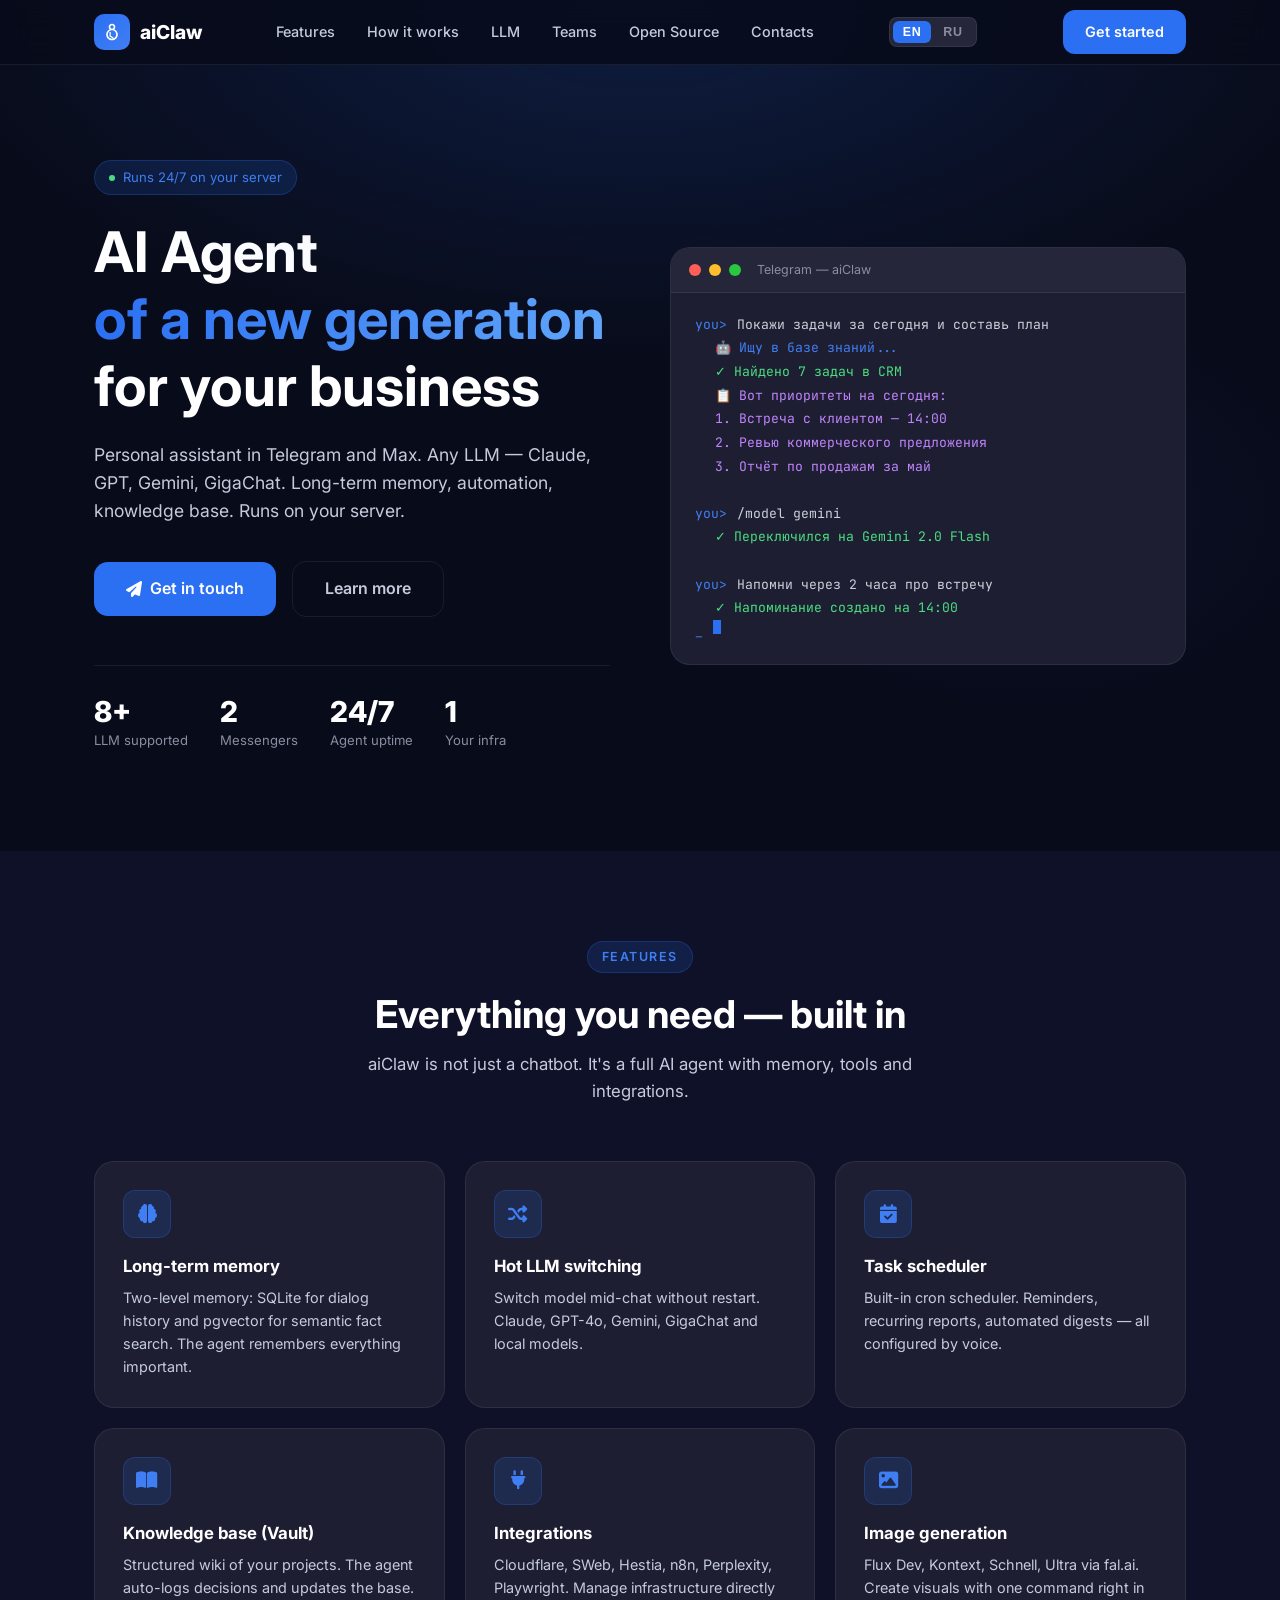
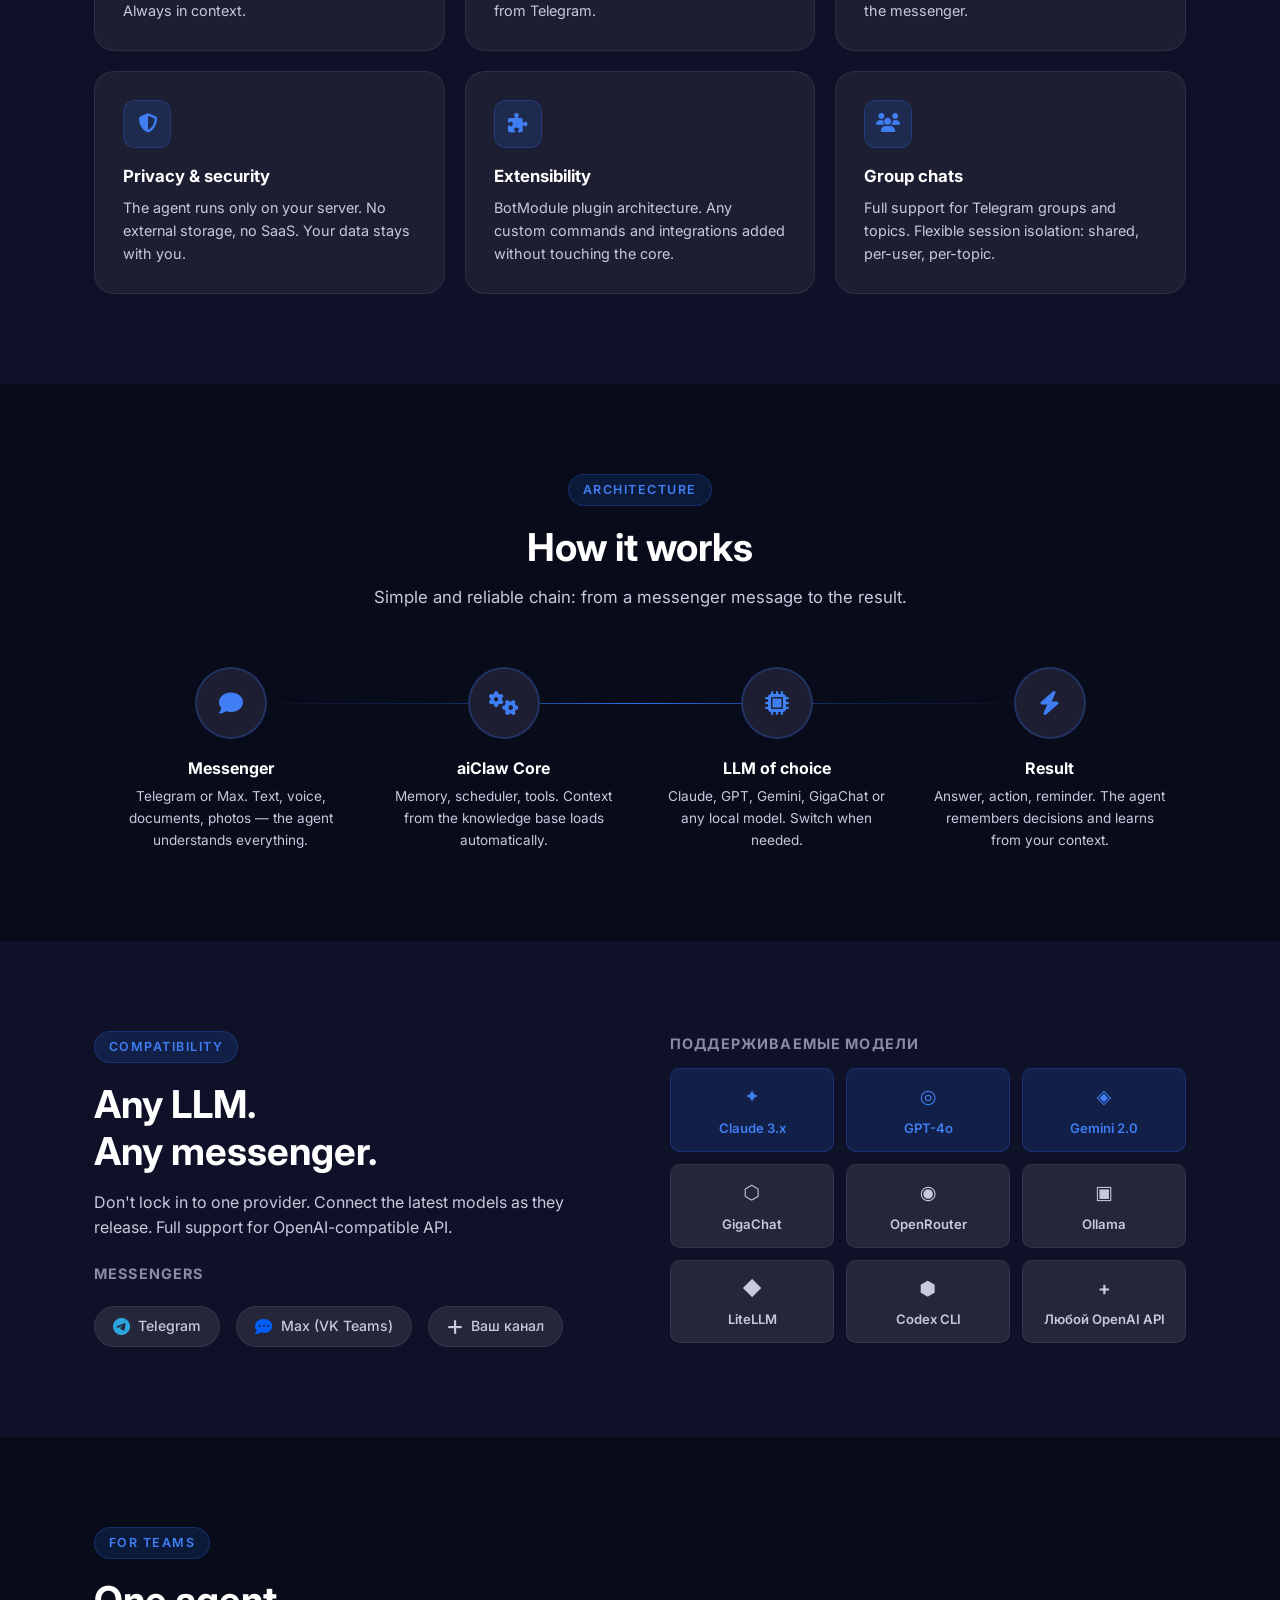
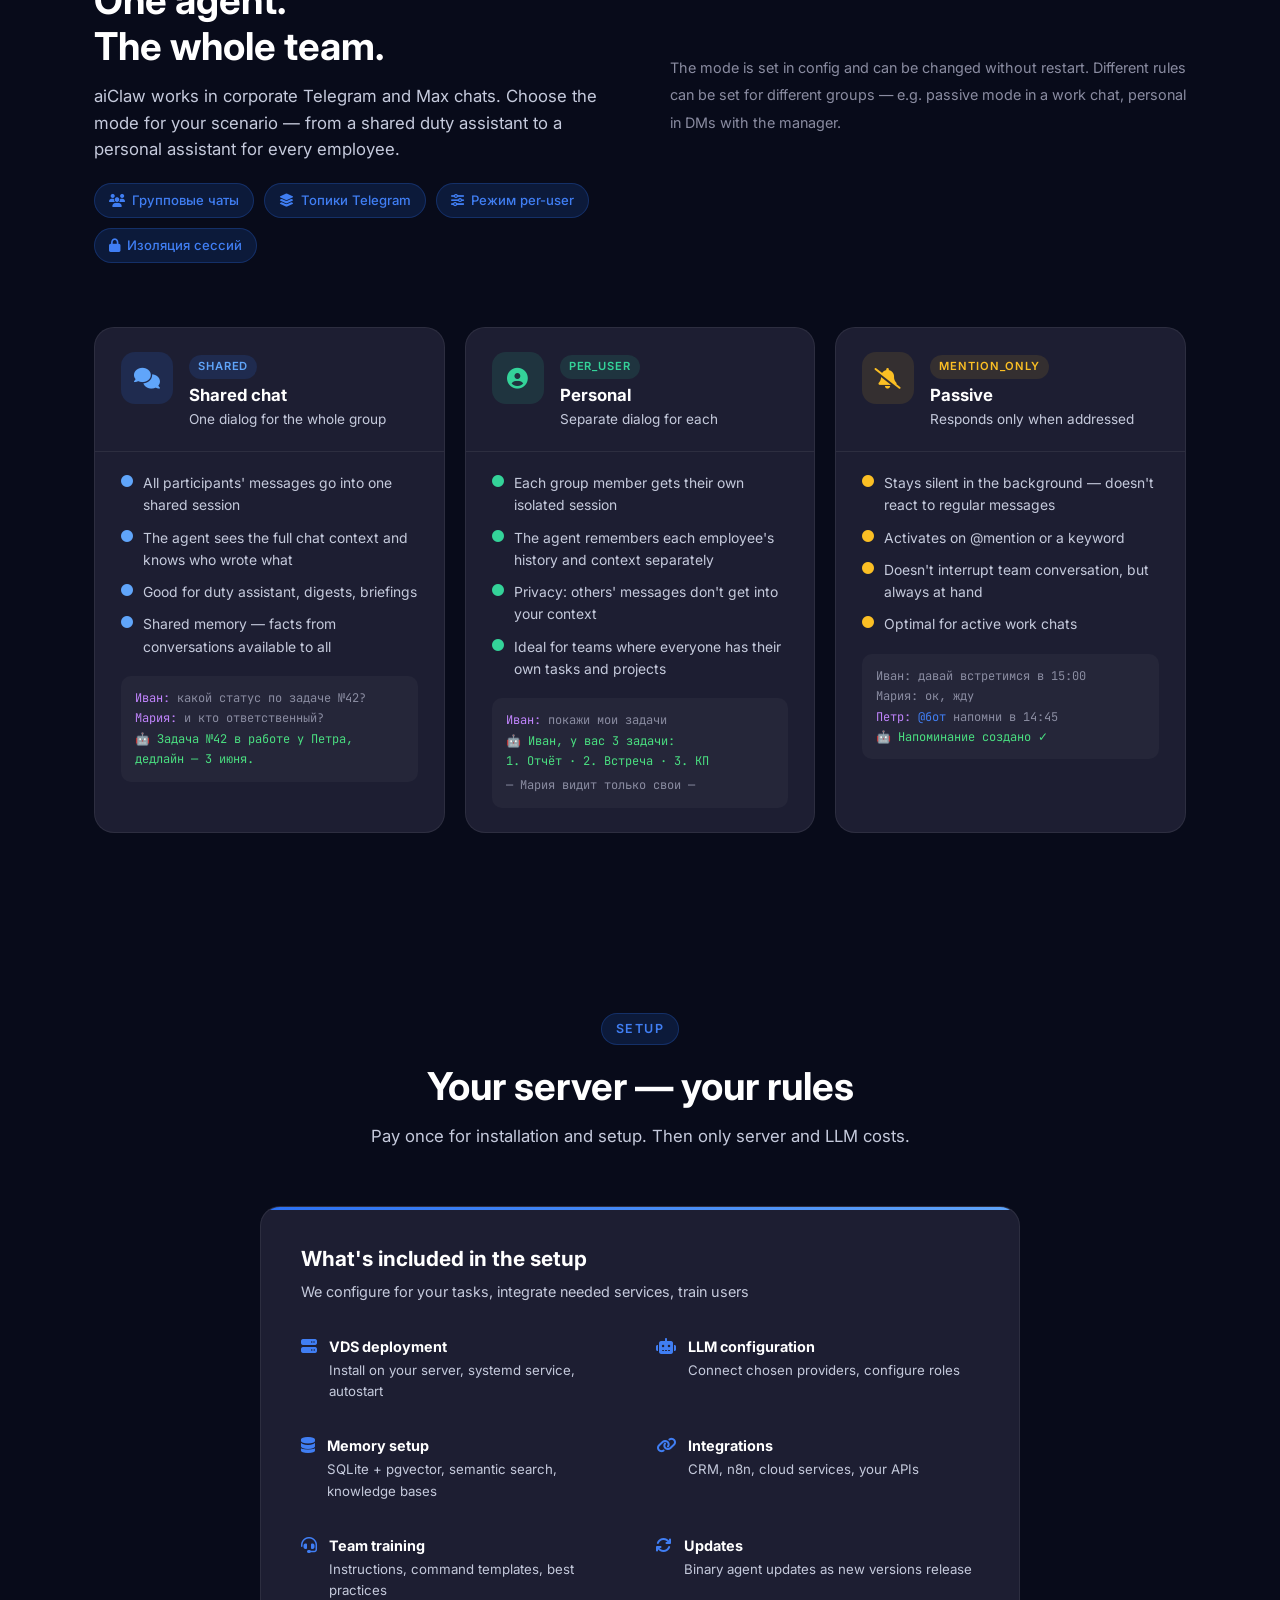
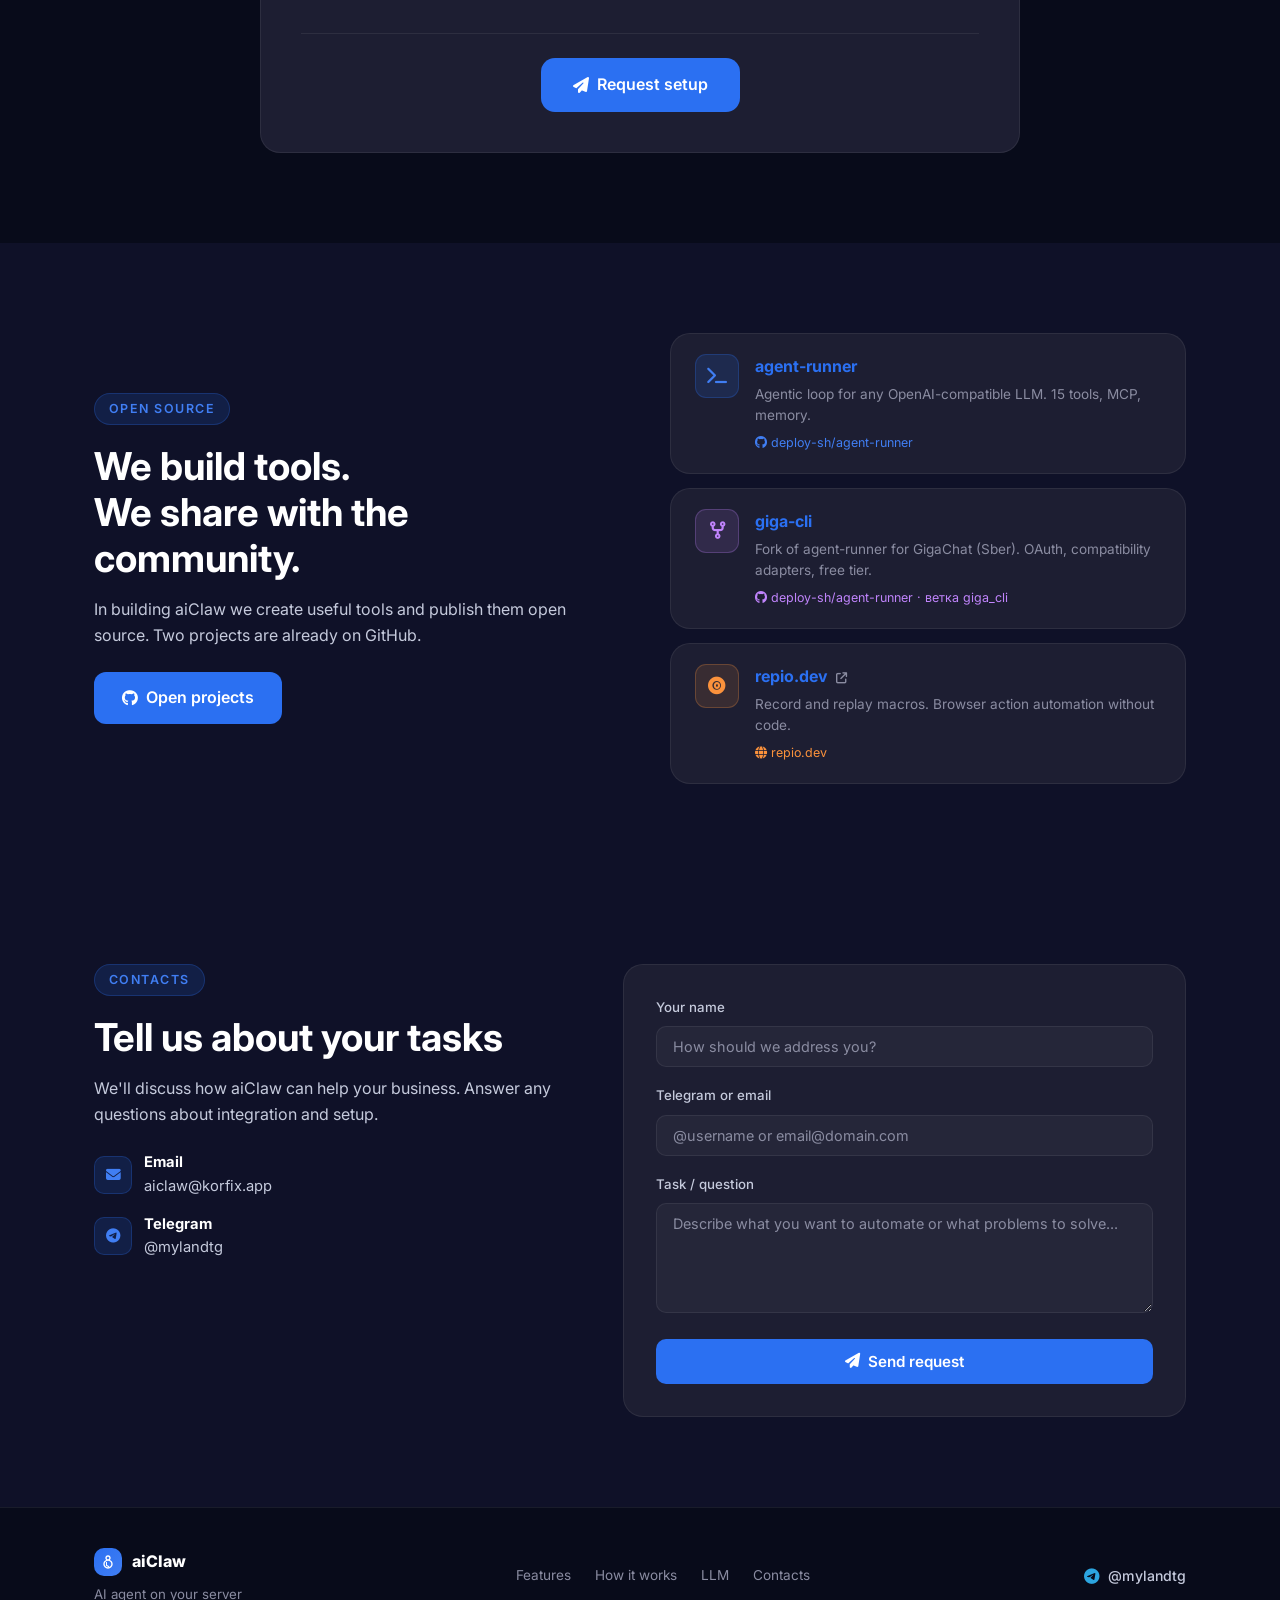
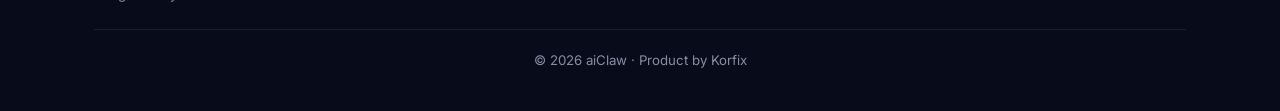
==== index.html @ 658f3db3 "feat: initial launch of aiclaw.korfix.app landing - EN/RU i18n with localStorage, EN first - SEO: OG" ====
<!DOCTYPE html>
<html lang="en">
<head>
  <meta charset="UTF-8">
  <meta name="viewport" content="width=device-width, initial-scale=1.0">
  <meta name="description" content="Personal AI agent in Telegram and Max. Any LLM — Claude, GPT, Gemini, GigaChat. Long-term memory, automation, knowledge base. Runs on your server.">
  <meta name="keywords" content="AI agent, Telegram bot, LLM, Claude, GPT, Gemini, GigaChat, automation, aiClaw, AI assistant">
  <meta name="robots" content="index, follow">
  <link rel="canonical" href="https://aiclaw.korfix.app/">
  <title>aiClaw — AI Agent for Business | Telegram &amp; Max</title>

  <!-- Open Graph -->
  <meta property="og:type" content="website">
  <meta property="og:url" content="https://aiclaw.korfix.app/">
  <meta property="og:site_name" content="aiClaw">
  <meta property="og:title" content="aiClaw — AI Agent for Business">
  <meta property="og:description" content="Personal AI agent in Telegram and Max. Any LLM, long-term memory, automation. Runs on your server.">
  <meta property="og:image" content="https://aiclaw.korfix.app/og-image.png">
  <meta property="og:image:width" content="1200">
  <meta property="og:image:height" content="630">
  <meta property="og:image:alt" content="aiClaw — AI Agent for Business">
  <meta property="og:locale" content="en_US">

  <!-- Twitter Card -->
  <meta name="twitter:card" content="summary_large_image">
  <meta name="twitter:title" content="aiClaw — AI Agent for Business">
  <meta name="twitter:description" content="Personal AI agent in Telegram and Max. Any LLM, long-term memory, automation. Runs on your server.">
  <meta name="twitter:image" content="https://aiclaw.korfix.app/og-image.png">

  <!-- Schema.org -->
  <script type="application/ld+json">
  {"@context":"https://schema.org","@type":"SoftwareApplication","name":"aiClaw","applicationCategory":"BusinessApplication","operatingSystem":"Linux","description":"Personal AI agent in Telegram and Max messengers. Supports any LLM: Claude, GPT-4o, Gemini, GigaChat, Ollama. Long-term memory, task scheduler, knowledge base, integrations. Deployed on client server.","url":"https://aiclaw.korfix.app","offers":{"@type":"Offer","seller":{"@type":"Organization","name":"Korfix","url":"https://korfix.ru"}},"contactPoint":{"@type":"ContactPoint","contactType":"sales","email":"aiclaw@korfix.app"}}
  </script>
  <link rel="stylesheet" href="https://cdnjs.cloudflare.com/ajax/libs/font-awesome/6.4.0/css/all.min.css">
  <link href="https://fonts.googleapis.com/css2?family=Inter:wght@300;400;500;600;700;800&family=JetBrains+Mono:wght@400;600&display=swap" rel="stylesheet">
  <style>
    *, *::before, *::after { box-sizing: border-box; margin: 0; padding: 0; }

    :root {
      --bg0: #080b1a;
      --bg1: #0f1128;
      --bg2: #1d1e32;
      --bg3: #252639;
      --bg4: #383a61;
      --blue: #2b70f2;
      --blue-hover: #145ee9;
      --blue-light: #407ef3;
      --blue-dim: #1e2456;
      --blue-glow: rgba(43, 112, 242, 0.15);
      --blue-glow2: rgba(43, 112, 242, 0.08);
      --text: #ffffff;
      --text2: #c5cadc;
      --text3: #8a8ca1;
      --border: rgba(255,255,255,0.07);
      --border2: rgba(43, 112, 242, 0.25);
      --radius: 12px;
      --radius-lg: 20px;
    }

    html { scroll-behavior: smooth; }

    body {
      background: var(--bg0);
      color: var(--text);
      font-family: 'Inter', system-ui, sans-serif;
      font-size: 16px;
      line-height: 1.6;
      overflow-x: hidden;
    }

    /* ── TYPOGRAPHY ── */
    h1, h2, h3, h4 { line-height: 1.2; font-weight: 700; }
    h1 { font-size: clamp(2rem, 5vw, 3.5rem); }
    h2 { font-size: clamp(1.5rem, 3vw, 2.4rem); }
    h3 { font-size: 1.2rem; }
    p { color: var(--text2); }
    a { color: var(--blue); text-decoration: none; transition: color .2s; }
    a:hover { color: var(--blue-light); }

    .section-label {
      display: inline-block;
      font-size: 0.78rem;
      font-weight: 600;
      letter-spacing: 0.12em;
      text-transform: uppercase;
      color: var(--blue-light);
      background: var(--blue-glow);
      border: 1px solid var(--border2);
      padding: 5px 14px;
      border-radius: 100px;
      margin-bottom: 18px;
    }

    /* ── LAYOUT ── */
    .container {
      max-width: 1140px;
      margin: 0 auto;
      padding: 0 24px;
    }

    section { padding: 90px 0; }

    /* ── NAV ── */
    nav {
      position: fixed;
      top: 0; left: 0; right: 0;
      z-index: 100;
      background: rgba(8, 11, 26, 0.85);
      backdrop-filter: blur(16px);
      border-bottom: 1px solid var(--border);
    }

    .nav-inner {
      display: flex;
      align-items: center;
      justify-content: space-between;
      height: 64px;
      max-width: 1140px;
      margin: 0 auto;
      padding: 0 24px;
    }

    .logo {
      display: flex;
      align-items: center;
      gap: 10px;
      font-weight: 800;
      font-size: 1.2rem;
      color: var(--text);
    }

    .logo-icon {
      width: 36px;
      height: 36px;
      background: linear-gradient(135deg, #2b70f2 0%, #407ef3 100%);
      border-radius: 10px;
      display: flex;
      align-items: center;
      justify-content: center;
    }

    .logo-icon svg { width: 20px; height: 20px; fill: #fff; }

    .nav-links {
      display: flex;
      align-items: center;
      gap: 32px;
      list-style: none;
    }

    .nav-links a {
      color: var(--text2);
      font-size: 0.9rem;
      font-weight: 500;
      transition: color .2s;
    }

    .nav-links a:hover { color: var(--text); }

    .btn {
      display: inline-flex;
      align-items: center;
      gap: 8px;
      font-weight: 600;
      font-size: 0.9rem;
      padding: 10px 22px;
      border-radius: var(--radius);
      border: none;
      cursor: pointer;
      transition: all .2s;
      text-decoration: none;
    }

    .btn-primary {
      background: var(--blue);
      color: #fff;
    }
    .btn-primary:hover {
      background: var(--blue-hover);
      color: #fff;
      transform: translateY(-1px);
      box-shadow: 0 8px 24px rgba(43,112,242,.4);
    }

    .btn-outline {
      background: transparent;
      color: var(--text2);
      border: 1px solid var(--border);
    }
    .btn-outline:hover {
      border-color: var(--blue);
      color: var(--blue);
    }

    .btn-lg {
      font-size: 1rem;
      padding: 14px 32px;
      border-radius: 14px;
    }

    .btn-ghost {
      background: transparent;
      color: var(--text2);
    }
    .btn-ghost:hover { color: var(--text); }

    /* ── HERO ── */
    #hero {
      padding: 160px 0 100px;
      position: relative;
      overflow: hidden;
    }

    .hero-bg {
      position: absolute;
      inset: 0;
      background:
        radial-gradient(ellipse 80% 60% at 50% 0%, rgba(43,112,242,.18) 0%, transparent 70%),
        radial-gradient(ellipse 40% 40% at 80% 60%, rgba(50,60,143,.12) 0%, transparent 60%);
      pointer-events: none;
    }

    .hero-grid {
      display: grid;
      grid-template-columns: 1fr 1fr;
      gap: 60px;
      align-items: center;
    }

    .hero-badge {
      display: inline-flex;
      align-items: center;
      gap: 8px;
      font-size: 0.82rem;
      color: var(--blue-light);
      background: var(--blue-glow);
      border: 1px solid var(--border2);
      padding: 6px 14px;
      border-radius: 100px;
      margin-bottom: 24px;
    }

    .hero-badge .dot {
      width: 6px;
      height: 6px;
      border-radius: 50%;
      background: #4ade80;
      animation: pulse 2s infinite;
    }

    @keyframes pulse {
      0%, 100% { opacity: 1; }
      50% { opacity: .4; }
    }

    .hero-title {
      margin-bottom: 20px;
    }

    .hero-title .accent {
      background: linear-gradient(90deg, #2b70f2, #60a5fa);
      -webkit-background-clip: text;
      -webkit-text-fill-color: transparent;
      background-clip: text;
    }

    .hero-desc {
      font-size: 1.1rem;
      color: var(--text2);
      margin-bottom: 36px;
      max-width: 500px;
    }

    .hero-actions {
      display: flex;
      align-items: center;
      gap: 16px;
      flex-wrap: wrap;
    }

    .hero-stats {
      display: flex;
      gap: 32px;
      margin-top: 48px;
      padding-top: 32px;
      border-top: 1px solid var(--border);
    }

    .hero-stat-num {
      font-size: 1.8rem;
      font-weight: 800;
      color: var(--text);
      line-height: 1;
    }

    .hero-stat-label {
      font-size: 0.82rem;
      color: var(--text3);
      margin-top: 4px;
    }

    /* ── TERMINAL MOCKUP ── */
    .terminal {
      background: var(--bg2);
      border: 1px solid var(--border);
      border-radius: var(--radius-lg);
      overflow: hidden;
      position: relative;
    }

    .terminal-header {
      background: var(--bg3);
      padding: 12px 18px;
      display: flex;
      align-items: center;
      gap: 8px;
      border-bottom: 1px solid var(--border);
    }

    .term-dot {
      width: 12px; height: 12px;
      border-radius: 50%;
    }
    .term-dot.r { background: #ff5f57; }
    .term-dot.y { background: #febc2e; }
    .term-dot.g { background: #28c840; }

    .term-title {
      font-size: 0.78rem;
      color: var(--text3);
      margin-left: 8px;
    }

    .terminal-body {
      padding: 20px 24px;
      font-family: 'JetBrains Mono', 'Courier New', monospace;
      font-size: 0.82rem;
      line-height: 1.8;
    }

    .term-line { display: flex; gap: 10px; }
    .term-prompt { color: var(--blue-light); flex-shrink: 0; }
    .term-cmd { color: #c9d1d9; }
    .term-output { color: var(--text3); padding-left: 20px; }
    .term-output.ok { color: #4ade80; }
    .term-output.info { color: var(--blue-light); }
    .term-output.bot { color: #c084fc; }
    .term-cursor {
      display: inline-block;
      width: 8px; height: 14px;
      background: var(--blue);
      vertical-align: middle;
      animation: blink 1s step-end infinite;
    }

    @keyframes blink {
      0%, 100% { opacity: 1; }
      50% { opacity: 0; }
    }

    /* ── FEATURES ── */
    #features { background: var(--bg1); }

    .section-header {
      text-align: center;
      margin-bottom: 56px;
    }

    .section-header h2 { margin-bottom: 14px; }
    .section-header p { font-size: 1.05rem; max-width: 600px; margin: 0 auto; }

    .features-grid {
      display: grid;
      grid-template-columns: repeat(3, 1fr);
      gap: 20px;
    }

    .feature-card {
      background: var(--bg2);
      border: 1px solid var(--border);
      border-radius: var(--radius-lg);
      padding: 28px;
      transition: all .25s;
      position: relative;
      overflow: hidden;
    }

    .feature-card::before {
      content: '';
      position: absolute;
      top: 0; left: 0; right: 0;
      height: 2px;
      background: linear-gradient(90deg, var(--blue), transparent);
      opacity: 0;
      transition: opacity .25s;
    }

    .feature-card:hover {
      border-color: var(--border2);
      transform: translateY(-3px);
      box-shadow: 0 16px 40px rgba(0,0,0,.3);
    }

    .feature-card:hover::before { opacity: 1; }

    .feature-icon {
      width: 48px; height: 48px;
      background: var(--blue-glow);
      border: 1px solid var(--border2);
      border-radius: 12px;
      display: flex;
      align-items: center;
      justify-content: center;
      margin-bottom: 18px;
      font-size: 1.2rem;
      color: var(--blue-light);
    }

    .feature-card h3 {
      margin-bottom: 10px;
      font-size: 1.05rem;
    }

    .feature-card p { font-size: 0.9rem; }

    /* ── HOW IT WORKS ── */
    #how {
      background: var(--bg0);
    }

    .flow-grid {
      display: grid;
      grid-template-columns: repeat(4, 1fr);
      gap: 0;
      position: relative;
    }

    .flow-grid::before {
      content: '';
      position: absolute;
      top: 36px;
      left: 12.5%;
      right: 12.5%;
      height: 1px;
      background: linear-gradient(90deg, transparent, var(--border2), var(--blue), var(--border2), transparent);
    }

    .flow-step {
      text-align: center;
      padding: 0 16px;
    }

    .flow-num {
      width: 72px; height: 72px;
      border-radius: 50%;
      background: var(--bg2);
      border: 2px solid var(--border2);
      display: flex;
      align-items: center;
      justify-content: center;
      font-size: 1.5rem;
      margin: 0 auto 20px;
      position: relative;
      z-index: 1;
      color: var(--blue-light);
    }

    .flow-step h3 { font-size: 1rem; margin-bottom: 8px; }
    .flow-step p { font-size: 0.85rem; }

    /* ── LLMS ── */
    #llms { background: var(--bg1); }

    .llms-wrapper {
      display: grid;
      grid-template-columns: 1fr 1fr;
      gap: 60px;
      align-items: center;
    }

    .llm-grid {
      display: grid;
      grid-template-columns: repeat(3, 1fr);
      gap: 12px;
    }

    .llm-chip {
      background: var(--bg3);
      border: 1px solid var(--border);
      border-radius: 10px;
      padding: 12px 14px;
      text-align: center;
      font-size: 0.82rem;
      font-weight: 600;
      color: var(--text2);
      transition: all .2s;
    }

    .llm-chip:hover {
      border-color: var(--border2);
      color: var(--blue-light);
      background: var(--blue-glow2);
    }

    .llm-chip.featured {
      border-color: var(--border2);
      color: var(--blue-light);
      background: var(--blue-glow);
    }

    .llm-chip .chip-icon {
      font-size: 1.2rem;
      display: block;
      margin-bottom: 6px;
    }

    .messengers {
      display: flex;
      gap: 16px;
      margin-top: 24px;
      flex-wrap: wrap;
    }

    .messenger-badge {
      display: flex;
      align-items: center;
      gap: 8px;
      background: var(--bg3);
      border: 1px solid var(--border);
      border-radius: 100px;
      padding: 8px 18px;
      font-size: 0.88rem;
      font-weight: 500;
      color: var(--text2);
    }

    .messenger-badge i { font-size: 1.1rem; }
    .messenger-badge.tg i { color: #2CA5E0; }
    .messenger-badge.max i { color: #005FF9; }

    /* ── PRICING / CTA ── */
    #pricing {
      background: var(--bg0);
    }

    .pricing-card {
      background: var(--bg2);
      border: 1px solid var(--border);
      border-radius: var(--radius-lg);
      padding: 40px;
      max-width: 760px;
      margin: 0 auto;
      position: relative;
      overflow: hidden;
    }

    .pricing-card::before {
      content: '';
      position: absolute;
      top: 0; left: 0; right: 0;
      height: 3px;
      background: linear-gradient(90deg, var(--blue), #60a5fa);
    }

    .pricing-grid {
      display: grid;
      grid-template-columns: 1fr 1fr;
      gap: 32px;
      margin-top: 32px;
    }

    .pricing-item {
      display: flex;
      gap: 12px;
      align-items: flex-start;
    }

    .pricing-item i {
      color: var(--blue-light);
      margin-top: 3px;
      flex-shrink: 0;
    }

    .pricing-item strong {
      font-size: 0.9rem;
      display: block;
      margin-bottom: 2px;
    }

    .pricing-item p { font-size: 0.83rem; }

    /* ── CONTACT ── */
    #contact {
      background: var(--bg1);
    }

    .contact-wrapper {
      display: grid;
      grid-template-columns: 1fr 1.2fr;
      gap: 60px;
      align-items: start;
    }

    .contact-info h2 { margin-bottom: 16px; }
    .contact-info p { margin-bottom: 24px; }

    .contact-links {
      display: flex;
      flex-direction: column;
      gap: 14px;
    }

    .contact-link {
      display: flex;
      align-items: center;
      gap: 12px;
      color: var(--text2);
      font-size: 0.92rem;
      transition: color .2s;
    }

    .contact-link:hover { color: var(--text); }

    .contact-link .cl-icon {
      width: 38px; height: 38px;
      background: var(--blue-glow);
      border: 1px solid var(--border2);
      border-radius: 10px;
      display: flex;
      align-items: center;
      justify-content: center;
      color: var(--blue-light);
      flex-shrink: 0;
    }

    .contact-form {
      background: var(--bg2);
      border: 1px solid var(--border);
      border-radius: var(--radius-lg);
      padding: 32px;
    }

    .form-group { margin-bottom: 18px; }

    .form-label {
      display: block;
      font-size: 0.83rem;
      font-weight: 500;
      color: var(--text2);
      margin-bottom: 8px;
    }

    .form-control {
      width: 100%;
      background: var(--bg3);
      border: 1px solid var(--border);
      border-radius: 10px;
      color: var(--text);
      font-family: inherit;
      font-size: 0.9rem;
      padding: 11px 16px;
      outline: none;
      transition: border-color .2s;
    }

    .form-control:focus { border-color: var(--blue); }
    .form-control::placeholder { color: var(--text3); }

    textarea.form-control {
      resize: vertical;
      min-height: 110px;
    }

    .form-submit {
      width: 100%;
      background: var(--blue);
      color: #fff;
      border: none;
      border-radius: 10px;
      padding: 13px;
      font-family: inherit;
      font-size: 0.95rem;
      font-weight: 600;
      cursor: pointer;
      transition: all .2s;
      display: flex;
      align-items: center;
      justify-content: center;
      gap: 8px;
    }

    .form-submit:hover {
      background: var(--blue-hover);
      transform: translateY(-1px);
      box-shadow: 0 8px 24px rgba(43,112,242,.4);
    }

    /* ── FOOTER ── */
    footer {
      background: var(--bg0);
      border-top: 1px solid var(--border);
      padding: 40px 0;
    }

    .footer-inner {
      display: flex;
      align-items: center;
      justify-content: space-between;
      flex-wrap: wrap;
      gap: 20px;
    }

    .footer-copy {
      font-size: 0.83rem;
      color: var(--text3);
    }

    .footer-links {
      display: flex;
      align-items: center;
      gap: 24px;
    }

    .footer-links a {
      font-size: 0.85rem;
      color: var(--text3);
      transition: color .2s;
    }
    .footer-links a:hover { color: var(--text2); }

    .footer-tg {
      display: flex;
      align-items: center;
      gap: 8px;
      font-size: 0.88rem;
      color: var(--text2);
      font-weight: 500;
    }

    .footer-tg i { color: #2CA5E0; font-size: 1rem; }

    /* ── TEAM MODES ── */
    #team { background: var(--bg0); }

    .team-intro {
      display: grid;
      grid-template-columns: 1fr 1fr;
      gap: 60px;
      align-items: center;
      margin-bottom: 64px;
    }

    .team-intro h2 { margin-bottom: 14px; }
    .team-intro p { font-size: 1.05rem; }

    .team-badges {
      display: flex;
      flex-wrap: wrap;
      gap: 10px;
      margin-top: 20px;
    }

    .team-badge {
      display: flex;
      align-items: center;
      gap: 7px;
      background: var(--blue-glow);
      border: 1px solid var(--border2);
      border-radius: 100px;
      padding: 6px 14px;
      font-size: 0.82rem;
      font-weight: 500;
      color: var(--blue-light);
    }

    .modes-grid {
      display: grid;
      grid-template-columns: repeat(3, 1fr);
      gap: 20px;
    }

    .mode-card {
      background: var(--bg2);
      border: 1px solid var(--border);
      border-radius: var(--radius-lg);
      overflow: hidden;
      transition: all .25s;
    }

    .mode-card:hover {
      border-color: var(--border2);
      transform: translateY(-3px);
      box-shadow: 0 16px 40px rgba(0,0,0,.3);
    }

    .mode-header {
      padding: 24px 26px 20px;
      border-bottom: 1px solid var(--border);
      display: flex;
      align-items: flex-start;
      gap: 16px;
    }

    .mode-icon {
      width: 52px; height: 52px;
      border-radius: 14px;
      display: flex;
      align-items: center;
      justify-content: center;
      font-size: 1.3rem;
      flex-shrink: 0;
    }

    .mode-icon.shared  { background: rgba(43,112,242,.15); color: #60a5fa; }
    .mode-icon.personal { background: rgba(52,211,153,.12); color: #34d399; }
    .mode-icon.passive { background: rgba(251,191,36,.1); color: #fbbf24; }

    .mode-tag {
      display: inline-block;
      font-size: 0.7rem;
      font-weight: 600;
      letter-spacing: .08em;
      text-transform: uppercase;
      padding: 3px 9px;
      border-radius: 100px;
      margin-bottom: 6px;
    }

    .mode-tag.shared   { background: rgba(43,112,242,.15); color: #60a5fa; }
    .mode-tag.personal { background: rgba(52,211,153,.12); color: #34d399; }
    .mode-tag.passive  { background: rgba(251,191,36,.1);  color: #fbbf24; }

    .mode-header h3 { font-size: 1.05rem; margin-bottom: 4px; }
    .mode-header p  { font-size: 0.85rem; }

    .mode-body { padding: 20px 26px 24px; }

    .mode-features {
      list-style: none;
      display: flex;
      flex-direction: column;
      gap: 10px;
    }

    .mode-features li {
      display: flex;
      align-items: flex-start;
      gap: 10px;
      font-size: 0.87rem;
      color: var(--text2);
    }

    .mode-features li i {
      margin-top: 3px;
      font-size: 0.75rem;
      flex-shrink: 0;
    }

    .mode-features li i.shared   { color: #60a5fa; }
    .mode-features li i.personal { color: #34d399; }
    .mode-features li i.passive  { color: #fbbf24; }

    .mode-mini-terminal {
      margin-top: 18px;
      background: var(--bg3);
      border-radius: 10px;
      padding: 12px 14px;
      font-family: 'JetBrains Mono', monospace;
      font-size: 0.75rem;
      line-height: 1.7;
    }

    .mt-prompt { color: var(--blue-light); }
    .mt-name   { color: #c084fc; }
    .mt-bot    { color: #4ade80; }
    .mt-dim    { color: var(--text3); }

    /* ── RESPONSIVE ── */
    @media (max-width: 900px) {
      .hero-grid { grid-template-columns: 1fr; }
      .terminal { display: none; }
      .features-grid { grid-template-columns: 1fr 1fr; }
      .flow-grid { grid-template-columns: 1fr 1fr; gap: 32px; }
      .flow-grid::before { display: none; }
      .llms-wrapper { grid-template-columns: 1fr; }
      .team-intro { grid-template-columns: 1fr; gap: 24px; }
      .modes-grid { grid-template-columns: 1fr; }
      .contact-wrapper { grid-template-columns: 1fr; }
      .pricing-grid { grid-template-columns: 1fr; }
    }

    @media (max-width: 600px) {
      .features-grid { grid-template-columns: 1fr; }
      .nav-links { display: none; }
      section { padding: 64px 0; }
      #hero { padding: 120px 0 64px; }
      .hero-stats { gap: 20px; flex-wrap: wrap; }
    }

    .lang-toggle {
      display: flex;
      align-items: center;
      gap: 2px;
      background: var(--bg3);
      border: 1px solid var(--border);
      border-radius: 8px;
      padding: 3px;
      margin-right: 12px;
    }
    .lang-btn {
      font-size: 0.78rem;
      font-weight: 600;
      padding: 4px 10px;
      border-radius: 6px;
      border: none;
      background: transparent;
      color: var(--text3);
      cursor: pointer;
      transition: all .15s;
      letter-spacing: .05em;
    }
    .lang-btn.active {
      background: var(--blue);
      color: #fff;
    }
  </style>
</head>
<body>

<!-- ── NAV ── -->
<nav>
  <div class="nav-inner">
    <a class="logo" href="#">
      <div class="logo-icon">
        <svg viewBox="0 0 24 24" xmlns="http://www.w3.org/2000/svg">
          <path d="M12 2C9.5 2 8 4 8 6c0 1.2.5 2.2 1.2 3C6.5 10 5 12.5 5 15c0 3.9 3.1 7 7 7s7-3.1 7-7c0-2.5-1.5-5-4.2-6 .7-.8 1.2-1.8 1.2-3 0-2-1.5-4-4-4zm0 2c1 0 2 .9 2 2s-1 2-2 2-2-.9-2-2 1-2 2-2zm0 6c2.8 0 5 2.2 5 5s-2.2 5-5 5-5-2.2-5-5 2.2-5 5-5zm-1.5 2v4.5l3.5 2-.8 1.4-4.2-2.4V12h1.5z"/>
        </svg>
      </div>
      aiClaw
    </a>
    <ul class="nav-links">
      <li><a href="#features" data-i18n="nav_features">Features</a></li>
      <li><a href="#how" data-i18n="nav_how">How it works</a></li>
      <li><a href="#llms" data-i18n="nav_llm">LLM</a></li>
      <li><a href="#team" data-i18n="nav_teams">Teams</a></li>
      <li><a href="/opensource.html" data-i18n="nav_oss">Open Source</a></li>
      <li><a href="#contact" data-i18n="nav_contact">Contacts</a></li>
    </ul>
    <div class="lang-toggle">
      <button class="lang-btn active" data-lang="en" onclick="setLang('en')">EN</button>
      <button class="lang-btn" data-lang="ru" onclick="setLang('ru')">RU</button>
    </div>
    <a href="#contact" class="btn btn-primary" data-i18n="nav_cta">Get started</a>
  </div>
</nav>

<!-- ── HERO ── -->
<section id="hero">
  <div class="hero-bg"></div>
  <div class="container">
    <div class="hero-grid">
      <div>
        <div class="hero-badge">
          <span class="dot"></span>
          <span data-i18n="hero_badge">Runs 24/7 on your server</span>
        </div>
        <h1 class="hero-title" data-i18n-html="hero_title">AI Agent<br><span class="accent">of a new generation</span><br>for your business</h1>
        <p class="hero-desc" data-i18n="hero_desc">Personal assistant in Telegram and Max. Any LLM — Claude, GPT, Gemini, GigaChat. Long-term memory, automation, knowledge base. Runs on your server.</p>
        <div class="hero-actions">
          <a href="#contact" class="btn btn-primary btn-lg">
            <i class="fas fa-paper-plane"></i>
            <span data-i18n="hero_cta">Get in touch</span>
          </a>
          <a href="#features" class="btn btn-outline btn-lg" data-i18n="hero_more">Learn more</a>
        </div>
        <div class="hero-stats">
          <div>
            <div class="hero-stat-num">8+</div>
            <div class="hero-stat-label" data-i18n="stat_llm">LLM supported</div>
          </div>
          <div>
            <div class="hero-stat-num">2</div>
            <div class="hero-stat-label" data-i18n="stat_msg">Messengers</div>
          </div>
          <div>
            <div class="hero-stat-num">24/7</div>
            <div class="hero-stat-label" data-i18n="stat_uptime">Agent uptime</div>
          </div>
          <div>
            <div class="hero-stat-num">1</div>
            <div class="hero-stat-label" data-i18n="stat_server">Your infra</div>
          </div>
        </div>
      </div>
      <div class="terminal">
        <div class="terminal-header">
          <span class="term-dot r"></span>
          <span class="term-dot y"></span>
          <span class="term-dot g"></span>
          <span class="term-title">Telegram — aiClaw</span>
        </div>
        <div class="terminal-body">
          <div class="term-line">
            <span class="term-prompt">you&gt;</span>
            <span class="term-cmd">Покажи задачи за сегодня и составь план</span>
          </div>
          <div class="term-output info">🤖 Ищу в базе знаний...</div>
          <div class="term-output ok">✓ Найдено 7 задач в CRM</div>
          <div class="term-output bot">📋 Вот приоритеты на сегодня:</div>
          <div class="term-output bot">1. Встреча с клиентом — 14:00</div>
          <div class="term-output bot">2. Ревью коммерческого предложения</div>
          <div class="term-output bot">3. Отчёт по продажам за май</div>
          <br>
          <div class="term-line">
            <span class="term-prompt">you&gt;</span>
            <span class="term-cmd">/model gemini</span>
          </div>
          <div class="term-output ok">✓ Переключился на Gemini 2.0 Flash</div>
          <br>
          <div class="term-line">
            <span class="term-prompt">you&gt;</span>
            <span class="term-cmd">Напомни через 2 часа про встречу</span>
          </div>
          <div class="term-output ok">✓ Напоминание создано на 14:00</div>
          <div class="term-line">
            <span class="term-prompt">_</span>
            <span class="term-cursor"></span>
          </div>
        </div>
      </div>
    </div>
  </div>
</section>

<!-- ── FEATURES ── -->
<section id="features">
  <div class="container">
    <div class="section-header">
      <div class="section-label" data-i18n="feat_label">Features</div>
      <h2 data-i18n="feat_title">Everything you need — built in</h2>
      <p data-i18n="feat_subtitle">aiClaw is not just a chatbot. It's a full AI agent with memory, tools and integrations.</p>
    </div>
    <div class="features-grid">
      <div class="feature-card">
        <div class="feature-icon"><i class="fas fa-brain"></i></div>
        <h3 data-i18n="f1_title">Long-term memory</h3>
        <p data-i18n="f1_desc">Two-level memory: SQLite for dialog history and pgvector for semantic fact search. The agent remembers everything important.</p>
      </div>
      <div class="feature-card">
        <div class="feature-icon"><i class="fas fa-shuffle"></i></div>
        <h3 data-i18n="f2_title">Hot LLM switching</h3>
        <p data-i18n="f2_desc">Switch model mid-chat without restart. Claude, GPT-4o, Gemini, GigaChat and local models.</p>
      </div>
      <div class="feature-card">
        <div class="feature-icon"><i class="fas fa-calendar-check"></i></div>
        <h3 data-i18n="f3_title">Task scheduler</h3>
        <p data-i18n="f3_desc">Built-in cron scheduler. Reminders, recurring reports, automated digests — all configured by voice.</p>
      </div>
      <div class="feature-card">
        <div class="feature-icon"><i class="fas fa-book-open"></i></div>
        <h3 data-i18n="f4_title">Knowledge base (Vault)</h3>
        <p data-i18n="f4_desc">Structured wiki of your projects. The agent auto-logs decisions and updates the base. Always in context.</p>
      </div>
      <div class="feature-card">
        <div class="feature-icon"><i class="fas fa-plug"></i></div>
        <h3 data-i18n="f5_title">Integrations</h3>
        <p data-i18n="f5_desc">Cloudflare, SWeb, Hestia, n8n, Perplexity, Playwright. Manage infrastructure directly from Telegram.</p>
      </div>
      <div class="feature-card">
        <div class="feature-icon"><i class="fas fa-image"></i></div>
        <h3 data-i18n="f6_title">Image generation</h3>
        <p data-i18n="f6_desc">Flux Dev, Kontext, Schnell, Ultra via fal.ai. Create visuals with one command right in the messenger.</p>
      </div>
      <div class="feature-card">
        <div class="feature-icon"><i class="fas fa-shield-halved"></i></div>
        <h3 data-i18n="f7_title">Privacy &amp; security</h3>
        <p data-i18n="f7_desc">The agent runs only on your server. No external storage, no SaaS. Your data stays with you.</p>
      </div>
      <div class="feature-card">
        <div class="feature-icon"><i class="fas fa-puzzle-piece"></i></div>
        <h3 data-i18n="f8_title">Extensibility</h3>
        <p data-i18n="f8_desc">BotModule plugin architecture. Any custom commands and integrations added without touching the core.</p>
      </div>
      <div class="feature-card">
        <div class="feature-icon"><i class="fas fa-users"></i></div>
        <h3 data-i18n="f9_title">Group chats</h3>
        <p data-i18n="f9_desc">Full support for Telegram groups and topics. Flexible session isolation: shared, per-user, per-topic.</p>
      </div>
    </div>
  </div>
</section>

<!-- ── HOW IT WORKS ── -->
<section id="how">
  <div class="container">
    <div class="section-header">
      <div class="section-label" data-i18n="how_label">Architecture</div>
      <h2 data-i18n="how_title">How it works</h2>
      <p data-i18n="how_subtitle">Simple and reliable chain: from a messenger message to the result.</p>
    </div>
    <div class="flow-grid">
      <div class="flow-step">
        <div class="flow-num"><i class="fas fa-comment"></i></div>
        <h3 data-i18n="how1_title">Messenger</h3>
        <p data-i18n="how1_desc">Telegram or Max. Text, voice, documents, photos — the agent understands everything.</p>
      </div>
      <div class="flow-step">
        <div class="flow-num"><i class="fas fa-cogs"></i></div>
        <h3>aiClaw Core</h3>
        <p data-i18n="how2_desc">Memory, scheduler, tools. Context from the knowledge base loads automatically.</p>
      </div>
      <div class="flow-step">
        <div class="flow-num"><i class="fas fa-microchip"></i></div>
        <h3 data-i18n="how3_title">LLM of choice</h3>
        <p data-i18n="how3_desc">Claude, GPT, Gemini, GigaChat or any local model. Switch when needed.</p>
      </div>
      <div class="flow-step">
        <div class="flow-num"><i class="fas fa-bolt"></i></div>
        <h3 data-i18n="how4_title">Result</h3>
        <p data-i18n="how4_desc">Answer, action, reminder. The agent remembers decisions and learns from your context.</p>
      </div>
    </div>
  </div>
</section>

<!-- ── LLMS ── -->
<section id="llms">
  <div class="container">
    <div class="llms-wrapper">
      <div>
        <div class="section-label" data-i18n="llm_label">Compatibility</div>
        <h2 data-i18n-html="llm_title">Any LLM.<br>Any messenger.</h2>
        <p style="margin: 16px 0 24px;" data-i18n="llm_desc">Don't lock in to one provider. Connect the latest models as they release. Full support for OpenAI-compatible API.</p>

        <h3 style="font-size:0.9rem; color:var(--text3); text-transform:uppercase; letter-spacing:.08em; margin-bottom:12px;" data-i18n="llm_msg_label">Messengers</h3>
        <div class="messengers">
          <div class="messenger-badge tg">
            <i class="fab fa-telegram"></i>
            Telegram
          </div>
          <div class="messenger-badge max">
            <i class="fas fa-comment-dots"></i>
            Max (VK Teams)
          </div>
          <div class="messenger-badge">
            <i class="fas fa-plus"></i>
            Ваш канал
          </div>
        </div>
      </div>
      <div>
        <h3 style="font-size:0.9rem; color:var(--text3); text-transform:uppercase; letter-spacing:.08em; margin-bottom:16px;">Поддерживаемые модели</h3>
        <div class="llm-grid">
          <div class="llm-chip featured">
            <span class="chip-icon">✦</span>
            Claude 3.x
          </div>
          <div class="llm-chip featured">
            <span class="chip-icon">◎</span>
            GPT-4o
          </div>
          <div class="llm-chip featured">
            <span class="chip-icon">◈</span>
            Gemini 2.0
          </div>
          <div class="llm-chip">
            <span class="chip-icon">⬡</span>
            GigaChat
          </div>
          <div class="llm-chip">
            <span class="chip-icon">◉</span>
            OpenRouter
          </div>
          <div class="llm-chip">
            <span class="chip-icon">▣</span>
            Ollama
          </div>
          <div class="llm-chip">
            <span class="chip-icon">◆</span>
            LiteLLM
          </div>
          <div class="llm-chip">
            <span class="chip-icon">⬢</span>
            Codex CLI
          </div>
          <div class="llm-chip">
            <span class="chip-icon">+</span>
            Любой OpenAI API
          </div>
        </div>
      </div>
    </div>
  </div>
</section>

<!-- ── TEAM ── -->
<section id="team">
  <div class="container">
    <div class="team-intro">
      <div>
        <div class="section-label" data-i18n="team_label">For teams</div>
        <h2 data-i18n-html="team_title">One agent.<br>The whole team.</h2>
        <p data-i18n="team_desc">aiClaw works in corporate Telegram and Max chats. Choose the mode for your scenario — from a shared duty assistant to a personal assistant for every employee.</p>
        <div class="team-badges">
          <div class="team-badge"><i class="fas fa-users"></i> Групповые чаты</div>
          <div class="team-badge"><i class="fas fa-layer-group"></i> Топики Telegram</div>
          <div class="team-badge"><i class="fas fa-sliders"></i> Режим per-user</div>
          <div class="team-badge"><i class="fas fa-lock"></i> Изоляция сессий</div>
        </div>
      </div>
      <div>
        <p style="font-size:0.9rem; color:var(--text3); line-height:1.9;" data-i18n="team_note">The mode is set in config and can be changed without restart. Different rules can be set for different groups — e.g. passive mode in a work chat, personal in DMs with the manager.</p>
      </div>
    </div>

    <div class="modes-grid">

      <!-- Shared chat -->
      <div class="mode-card">
        <div class="mode-header">
          <div class="mode-icon shared"><i class="fas fa-comments"></i></div>
          <div>
            <span class="mode-tag shared" data-i18n="mode1_tag">shared</span>
            <h3 data-i18n="mode1_title">Shared chat</h3>
            <p data-i18n="mode1_sub">One dialog for the whole group</p>
          </div>
        </div>
        <div class="mode-body">
          <ul class="mode-features">
            <li>
              <i class="fas fa-circle shared"></i>
              <span data-i18n="mode1_f1">All participants' messages go into one shared session</span>
            </li>
            <li>
              <i class="fas fa-circle shared"></i>
              <span data-i18n="mode1_f2">The agent sees the full chat context and knows who wrote what</span>
            </li>
            <li>
              <i class="fas fa-circle shared"></i>
              <span data-i18n="mode1_f3">Good for duty assistant, digests, briefings</span>
            </li>
            <li>
              <i class="fas fa-circle shared"></i>
              <span data-i18n="mode1_f4">Shared memory — facts from conversations available to all</span>
            </li>
          </ul>
          <div class="mode-mini-terminal">
            <div><span class="mt-name">Иван:</span> <span class="mt-dim">какой статус по задаче №42?</span></div>
            <div><span class="mt-name">Мария:</span> <span class="mt-dim">и кто ответственный?</span></div>
            <div><span class="mt-bot">🤖 Задача №42 в работе у Петра,</span></div>
            <div><span class="mt-bot">   дедлайн — 3 июня.</span></div>
          </div>
        </div>
      </div>

      <!-- Personal -->
      <div class="mode-card">
        <div class="mode-header">
          <div class="mode-icon personal"><i class="fas fa-user-circle"></i></div>
          <div>
            <span class="mode-tag personal" data-i18n="mode2_tag">per_user</span>
            <h3 data-i18n="mode2_title">Personal</h3>
            <p data-i18n="mode2_sub">Separate dialog for each</p>
          </div>
        </div>
        <div class="mode-body">
          <ul class="mode-features">
            <li>
              <i class="fas fa-circle personal"></i>
              <span data-i18n="mode2_f1">Each group member gets their own isolated session</span>
            </li>
            <li>
              <i class="fas fa-circle personal"></i>
              <span data-i18n="mode2_f2">The agent remembers each employee's history and context separately</span>
            </li>
            <li>
              <i class="fas fa-circle personal"></i>
              <span data-i18n="mode2_f3">Privacy: others' messages don't get into your context</span>
            </li>
            <li>
              <i class="fas fa-circle personal"></i>
              <span data-i18n="mode2_f4">Ideal for teams where everyone has their own tasks and projects</span>
            </li>
          </ul>
          <div class="mode-mini-terminal">
            <div><span class="mt-name">Иван:</span> <span class="mt-dim">покажи мои задачи</span></div>
            <div><span class="mt-bot">🤖 Иван, у вас 3 задачи:</span></div>
            <div><span class="mt-bot">   1. Отчёт · 2. Встреча · 3. КП</span></div>
            <div class="mt-dim" style="margin-top:4px;">— Мария видит только свои —</div>
          </div>
        </div>
      </div>

      <!-- Passive -->
      <div class="mode-card">
        <div class="mode-header">
          <div class="mode-icon passive"><i class="fas fa-bell-slash"></i></div>
          <div>
            <span class="mode-tag passive" data-i18n="mode3_tag">mention_only</span>
            <h3 data-i18n="mode3_title">Passive</h3>
            <p data-i18n="mode3_sub">Responds only when addressed</p>
          </div>
        </div>
        <div class="mode-body">
          <ul class="mode-features">
            <li>
              <i class="fas fa-circle passive"></i>
              <span data-i18n="mode3_f1">Stays silent in the background — doesn't react to regular messages</span>
            </li>
            <li>
              <i class="fas fa-circle passive"></i>
              <span data-i18n="mode3_f2">Activates on @mention or a keyword</span>
            </li>
            <li>
              <i class="fas fa-circle passive"></i>
              <span data-i18n="mode3_f3">Doesn't interrupt team conversation, but always at hand</span>
            </li>
            <li>
              <i class="fas fa-circle passive"></i>
              <span data-i18n="mode3_f4">Optimal for active work chats</span>
            </li>
          </ul>
          <div class="mode-mini-terminal">
            <div><span class="mt-dim">Иван: давай встретимся в 15:00</span></div>
            <div><span class="mt-dim">Мария: ок, жду</span></div>
            <div><span class="mt-name">Петр:</span> <span class="mt-prompt">@бот</span> <span class="mt-dim">напомни в 14:45</span></div>
            <div><span class="mt-bot">🤖 Напоминание создано ✓</span></div>
          </div>
        </div>
      </div>

    </div>
  </div>
</section>

<!-- ── PRICING ── -->
<section id="pricing">
  <div class="container">
    <div class="section-header">
      <div class="section-label" data-i18n="pricing_label">Setup</div>
      <h2 data-i18n="pricing_title">Your server — your rules</h2>
      <p data-i18n="pricing_sub">Pay once for installation and setup. Then only server and LLM costs.</p>
    </div>
    <div class="pricing-card">
      <h3 style="font-size:1.3rem; margin-bottom:8px;" data-i18n="pricing_card_title">What's included in the setup</h3>
      <p style="font-size:0.9rem;" data-i18n="pricing_card_sub">We configure for your tasks, integrate needed services, train users</p>
      <div class="pricing-grid">
        <div class="pricing-item">
          <i class="fas fa-server"></i>
          <div>
            <strong data-i18n="p1_title">VDS deployment</strong>
            <p data-i18n="p1_desc">Install on your server, systemd service, autostart</p>
          </div>
        </div>
        <div class="pricing-item">
          <i class="fas fa-robot"></i>
          <div>
            <strong data-i18n="p2_title">LLM configuration</strong>
            <p data-i18n="p2_desc">Connect chosen providers, configure roles</p>
          </div>
        </div>
        <div class="pricing-item">
          <i class="fas fa-database"></i>
          <div>
            <strong data-i18n="p3_title">Memory setup</strong>
            <p data-i18n="p3_desc">SQLite + pgvector, semantic search, knowledge bases</p>
          </div>
        </div>
        <div class="pricing-item">
          <i class="fas fa-link"></i>
          <div>
            <strong data-i18n="p4_title">Integrations</strong>
            <p data-i18n="p4_desc">CRM, n8n, cloud services, your APIs</p>
          </div>
        </div>
        <div class="pricing-item">
          <i class="fas fa-headset"></i>
          <div>
            <strong data-i18n="p5_title">Team training</strong>
            <p data-i18n="p5_desc">Instructions, command templates, best practices</p>
          </div>
        </div>
        <div class="pricing-item">
          <i class="fas fa-arrows-rotate"></i>
          <div>
            <strong data-i18n="p6_title">Updates</strong>
            <p data-i18n="p6_desc">Binary agent updates as new versions release</p>
          </div>
        </div>
      </div>
      <div style="margin-top:32px; padding-top:24px; border-top:1px solid var(--border); text-align:center;">
        <a href="#contact" class="btn btn-primary btn-lg">
          <i class="fas fa-paper-plane"></i>
          <span data-i18n="pricing_btn">Request setup</span>
        </a>
      </div>
    </div>
  </div>
</section>

<!-- ── OPEN SOURCE ── -->
<section id="opensource" style="background: var(--bg1);">
  <div class="container">
    <div style="display:grid; grid-template-columns:1fr 1fr; gap:60px; align-items:center;">
      <div>
        <div class="section-label" data-i18n="oss_label">Open Source</div>
        <h2 data-i18n-html="oss_title">We build tools.<br>We share with the community.</h2>
        <p style="margin:16px 0 24px;" data-i18n="oss_desc">In building aiClaw we create useful tools and publish them open source. Two projects are already on GitHub.</p>
        <a href="/opensource.html" class="btn btn-primary" style="font-size:1rem; padding:13px 28px;">
          <i class="fab fa-github"></i>
          <span data-i18n="oss_btn">Open projects</span>
        </a>
      </div>
      <div style="display:flex; flex-direction:column; gap:14px;">
        <a href="/opensource.html#agent-runner" style="text-decoration:none;">
          <div style="background:var(--bg2); border:1px solid var(--border); border-radius:var(--radius-lg); padding:20px 24px; transition:all .25s; display:flex; align-items:flex-start; gap:16px;" onmouseover="this.style.borderColor='rgba(43,112,242,.35)'; this.style.transform='translateY(-2px)'" onmouseout="this.style.borderColor='var(--border)'; this.style.transform='none'">
            <div style="width:44px;height:44px;background:var(--blue-glow);border:1px solid var(--border2);border-radius:11px;display:flex;align-items:center;justify-content:center;color:var(--blue-light);flex-shrink:0;font-size:1.1rem;"><i class="fas fa-terminal"></i></div>
            <div>
              <div style="font-weight:700; margin-bottom:4px;">agent-runner</div>
              <div style="font-size:0.85rem; color:var(--text3);" data-i18n="ar_desc">Agentic loop for any OpenAI-compatible LLM. 15 tools, MCP, memory.</div>
              <div style="font-size:0.78rem; color:var(--blue-light); margin-top:6px;"><i class="fab fa-github" style="margin-right:4px;"></i>deploy-sh/agent-runner</div>
            </div>
          </div>
        </a>
        <a href="/opensource.html#giga-cli" style="text-decoration:none;">
          <div style="background:var(--bg2); border:1px solid var(--border); border-radius:var(--radius-lg); padding:20px 24px; transition:all .25s; display:flex; align-items:flex-start; gap:16px;" onmouseover="this.style.borderColor='rgba(192,132,252,.3)'; this.style.transform='translateY(-2px)'" onmouseout="this.style.borderColor='var(--border)'; this.style.transform='none'">
            <div style="width:44px;height:44px;background:rgba(192,132,252,.12);border:1px solid rgba(192,132,252,.25);border-radius:11px;display:flex;align-items:center;justify-content:center;color:#c084fc;flex-shrink:0;font-size:1.1rem;"><i class="fas fa-code-fork"></i></div>
            <div>
              <div style="font-weight:700; margin-bottom:4px;">giga-cli</div>
              <div style="font-size:0.85rem; color:var(--text3);" data-i18n="gc_desc">Fork of agent-runner for GigaChat (Sber). OAuth, compatibility adapters, free tier.</div>
              <div style="font-size:0.78rem; color:#c084fc; margin-top:6px;"><i class="fab fa-github" style="margin-right:4px;"></i>deploy-sh/agent-runner · ветка giga_cli</div>
            </div>
          </div>
        </a>
        <a href="https://repio.dev" target="_blank" style="text-decoration:none;">
          <div style="background:var(--bg2); border:1px solid var(--border); border-radius:var(--radius-lg); padding:20px 24px; transition:all .25s; display:flex; align-items:flex-start; gap:16px;" onmouseover="this.style.borderColor='rgba(251,146,60,.3)'; this.style.transform='translateY(-2px)'" onmouseout="this.style.borderColor='var(--border)'; this.style.transform='none'">
            <div style="width:44px;height:44px;background:rgba(251,146,60,.12);border:1px solid rgba(251,146,60,.25);border-radius:11px;display:flex;align-items:center;justify-content:center;color:#fb923c;flex-shrink:0;font-size:1.1rem;"><i class="fas fa-record-vinyl"></i></div>
            <div>
              <div style="font-weight:700; margin-bottom:4px;">repio.dev <i class="fas fa-arrow-up-right-from-square" style="font-size:0.7rem; color:var(--text3); margin-left:4px;"></i></div>
              <div style="font-size:0.85rem; color:var(--text3);" data-i18n="rp_desc">Record and replay macros. Browser action automation without code.</div>
              <div style="font-size:0.78rem; color:#fb923c; margin-top:6px;"><i class="fas fa-globe" style="margin-right:4px;"></i>repio.dev</div>
            </div>
          </div>
        </a>
      </div>
    </div>
  </div>
</section>

<!-- ── CONTACT ── -->
<section id="contact">
  <div class="container">
    <div class="contact-wrapper">
      <div class="contact-info">
        <div class="section-label" data-i18n="contact_label">Contacts</div>
        <h2 data-i18n="contact_title">Tell us about your tasks</h2>
        <p data-i18n="contact_desc">We'll discuss how aiClaw can help your business. Answer any questions about integration and setup.</p>
        <div class="contact-links">
          <a class="contact-link" href="mailto:aiclaw@korfix.app">
            <div class="cl-icon"><i class="fas fa-envelope"></i></div>
            <div>
              <strong style="color:var(--text); font-size:0.92rem;" data-i18n="contact_email">Email</strong><br>
              aiclaw@korfix.app
            </div>
          </a>
          <a class="contact-link" href="https://t.me/mylandtg" target="_blank">
            <div class="cl-icon"><i class="fab fa-telegram"></i></div>
            <div>
              <strong style="color:var(--text); font-size:0.92rem;" data-i18n="contact_tg">Telegram</strong><br>
              @mylandtg
            </div>
          </a>
        </div>
      </div>
      <div class="contact-form">
        <form action="https://formsubmit.co/aiclaw@korfix.app" method="POST">
          <input type="hidden" name="_subject" value="Заявка с сайта aiClaw">
          <input type="hidden" name="_captcha" value="false">
          <input type="hidden" name="_next" value="https://aiclaw.korfix.app/?sent=1">
          <div class="form-group">
            <label class="form-label" for="name" data-i18n="form_name">Your name</label>
            <input class="form-control" type="text" id="name" name="name" placeholder="How should we address you?" data-i18n-ph="form_name_ph" required>
          </div>
          <div class="form-group">
            <label class="form-label" for="contact_field" data-i18n="form_contact">Telegram or email</label>
            <input class="form-control" type="text" id="contact_field" name="contact" placeholder="@username or email@domain.com" data-i18n-ph="form_contact_ph" required>
          </div>
          <div class="form-group">
            <label class="form-label" for="message" data-i18n="form_msg">Task / question</label>
            <textarea class="form-control" id="message" name="message" placeholder="Describe what you want to automate or what problems to solve..." data-i18n-ph="form_msg_ph"></textarea>
          </div>
          <button type="submit" class="form-submit">
            <i class="fas fa-paper-plane"></i>
            <span data-i18n="form_btn">Send request</span>
          </button>
        </form>
      </div>
    </div>
  </div>
</section>

<!-- ── FOOTER ── -->
<footer>
  <div class="container">
    <div class="footer-inner">
      <div>
        <a class="logo" href="#" style="font-size:1rem;">
          <div class="logo-icon" style="width:28px;height:28px;">
            <svg viewBox="0 0 24 24" xmlns="http://www.w3.org/2000/svg" style="width:16px;height:16px;fill:#fff;">
              <path d="M12 2C9.5 2 8 4 8 6c0 1.2.5 2.2 1.2 3C6.5 10 5 12.5 5 15c0 3.9 3.1 7 7 7s7-3.1 7-7c0-2.5-1.5-5-4.2-6 .7-.8 1.2-1.8 1.2-3 0-2-1.5-4-4-4zm0 2c1 0 2 .9 2 2s-1 2-2 2-2-.9-2-2 1-2 2-2zm0 6c2.8 0 5 2.2 5 5s-2.2 5-5 5-5-2.2-5-5 2.2-5 5-5zm-1.5 2v4.5l3.5 2-.8 1.4-4.2-2.4V12h1.5z"/>
            </svg>
          </div>
          aiClaw
        </a>
        <p class="footer-copy" style="margin-top:8px;" data-i18n="footer_tagline">AI agent on your server</p>
      </div>
      <div class="footer-links">
        <a href="#features" data-i18n="nav_features">Features</a>
        <a href="#how" data-i18n="nav_how">How it works</a>
        <a href="#llms" data-i18n="nav_llm">LLM</a>
        <a href="#contact" data-i18n="nav_contact">Contacts</a>
      </div>
      <a class="footer-tg" href="https://t.me/mylandtg" target="_blank">
        <i class="fab fa-telegram"></i>
        @mylandtg
      </a>
    </div>
    <div style="margin-top:24px; padding-top:20px; border-top:1px solid var(--border); text-align:center;">
      <p class="footer-copy">&copy; <span data-i18n="footer_copy">2026 aiClaw · Product by</span> <a href="https://korfix.ru" style="color:var(--text3);">Korfix</a></p>
    </div>
  </div>
</footer>

<script>
const T = {
  en: {
    nav_features:"Features", nav_how:"How it works", nav_llm:"LLM", nav_teams:"Teams", nav_oss:"Open Source", nav_contact:"Contacts", nav_cta:"Get started",
    hero_badge:"Runs 24/7 on your server",
    hero_title:"AI Agent<br><span class=\"accent\">of a new generation</span><br>for your business",
    hero_desc:"Personal assistant in Telegram and Max. Any LLM — Claude, GPT, Gemini, GigaChat. Long-term memory, automation, knowledge base. Runs on your server.",
    hero_cta:"Get in touch", hero_more:"Learn more",
    stat_llm:"LLM supported", stat_msg:"Messengers", stat_uptime:"Agent uptime", stat_server:"Your infra",
    feat_label:"Features", feat_title:"Everything you need — built in",
    feat_subtitle:"aiClaw is not just a chatbot. It's a full AI agent with memory, tools and integrations.",
    f1_title:"Long-term memory", f1_desc:"Two-level memory: SQLite for dialog history and pgvector for semantic fact search. The agent remembers everything important.",
    f2_title:"Hot LLM switching", f2_desc:"Switch model mid-chat without restart. Claude, GPT-4o, Gemini, GigaChat and local models.",
    f3_title:"Task scheduler", f3_desc:"Built-in cron scheduler. Reminders, recurring reports, automated digests — all configured by voice.",
    f4_title:"Knowledge base (Vault)", f4_desc:"Structured wiki of your projects. The agent auto-logs decisions and updates the base. Always in context.",
    f5_title:"Integrations", f5_desc:"Cloudflare, SWeb, Hestia, n8n, Perplexity, Playwright. Manage infrastructure directly from Telegram.",
    f6_title:"Image generation", f6_desc:"Flux Dev, Kontext, Schnell, Ultra via fal.ai. Create visuals with one command right in the messenger.",
    f7_title:"Privacy & security", f7_desc:"The agent runs only on your server. No external storage, no SaaS. Your data stays with you.",
    f8_title:"Extensibility", f8_desc:"BotModule plugin architecture. Any custom commands and integrations added without touching the core.",
    f9_title:"Group chats", f9_desc:"Full support for Telegram groups and topics. Flexible session isolation: shared, per-user, per-topic.",
    how_label:"Architecture", how_title:"How it works",
    how_subtitle:"Simple and reliable chain: from a messenger message to the result.",
    how1_title:"Messenger", how1_desc:"Telegram or Max. Text, voice, documents, photos — the agent understands everything.",
    how2_desc:"Memory, scheduler, tools. Context from the knowledge base loads automatically.",
    how3_title:"LLM of choice", how3_desc:"Claude, GPT, Gemini, GigaChat or any local model. Switch when needed.",
    how4_title:"Result", how4_desc:"Answer, action, reminder. The agent remembers decisions and learns from your context.",
    llm_label:"Compatibility", llm_title:"Any LLM.<br>Any messenger.",
    llm_desc:"Don't lock in to one provider. Connect the latest models as they release. Full support for OpenAI-compatible API.",
    llm_msg_label:"Messengers",
    team_label:"For teams", team_title:"One agent.<br>The whole team.",
    team_desc:"aiClaw works in corporate Telegram and Max chats. Choose the mode for your scenario — from a shared duty assistant to a personal assistant for every employee.",
    team_note:"The mode is set in config and can be changed without restart. Different rules can be set for different groups — e.g. passive mode in a work chat, personal in DMs with the manager.",
    mode1_tag:"shared", mode1_title:"Shared chat", mode1_sub:"One dialog for the whole group",
    mode1_f1:"All participants' messages go into one shared session",
    mode1_f2:"The agent sees the full chat context and knows who wrote what",
    mode1_f3:"Good for duty assistant, digests, briefings",
    mode1_f4:"Shared memory — facts from conversations available to all",
    mode2_tag:"per_user", mode2_title:"Personal", mode2_sub:"Separate dialog for each",
    mode2_f1:"Each group member gets their own isolated session",
    mode2_f2:"The agent remembers each employee's history and context separately",
    mode2_f3:"Privacy: others' messages don't get into your context",
    mode2_f4:"Ideal for teams where everyone has their own tasks and projects",
    mode3_tag:"mention_only", mode3_title:"Passive", mode3_sub:"Responds only when addressed",
    mode3_f1:"Stays silent in the background — doesn't react to regular messages",
    mode3_f2:"Activates on @mention or a keyword",
    mode3_f3:"Doesn't interrupt team conversation, but always at hand",
    mode3_f4:"Optimal for active work chats",
    pricing_label:"Setup", pricing_title:"Your server — your rules",
    pricing_sub:"Pay once for installation and setup. Then only server and LLM costs.",
    pricing_card_title:"What's included in the setup",
    pricing_card_sub:"We configure for your tasks, integrate needed services, train users",
    p1_title:"VDS deployment", p1_desc:"Install on your server, systemd service, autostart",
    p2_title:"LLM configuration", p2_desc:"Connect chosen providers, configure roles",
    p3_title:"Memory setup", p3_desc:"SQLite + pgvector, semantic search, knowledge bases",
    p4_title:"Integrations", p4_desc:"CRM, n8n, cloud services, your APIs",
    p5_title:"Team training", p5_desc:"Instructions, command templates, best practices",
    p6_title:"Updates", p6_desc:"Binary agent updates as new versions release",
    pricing_btn:"Request setup",
    oss_label:"Open Source", oss_title:"We build tools.<br>We share with the community.",
    oss_desc:"In building aiClaw we create useful tools and publish them open source. Two projects are already on GitHub.",
    oss_btn:"Open projects",
    ar_desc:"Agentic loop for any OpenAI-compatible LLM. 15 tools, MCP, memory.",
    gc_desc:"Fork of agent-runner for GigaChat (Sber). OAuth, compatibility adapters, free tier.",
    rp_desc:"Record and replay macros. Browser action automation without code.",
    contact_label:"Contacts", contact_title:"Tell us about your tasks",
    contact_desc:"We'll discuss how aiClaw can help your business. Answer any questions about integration and setup.",
    contact_email:"Email", contact_tg:"Telegram",
    form_name:"Your name", form_name_ph:"How should we address you?",
    form_contact:"Telegram or email", form_contact_ph:"@username or email@domain.com",
    form_msg:"Task / question", form_msg_ph:"Describe what you want to automate or what problems to solve...",
    form_btn:"Send request",
    footer_tagline:"AI agent on your server",
    footer_copy:"2026 aiClaw · Product by"
  },
  ru: {
    nav_features:"Возможности", nav_how:"Как работает", nav_llm:"LLM", nav_teams:"Команды", nav_oss:"Open Source", nav_contact:"Контакты", nav_cta:"Подключиться",
    hero_badge:"Работает 24/7 на вашем сервере",
    hero_title:"AI-агент<br><span class=\"accent\">нового поколения</span><br>для вашего бизнеса",
    hero_desc:"Персональный ассистент в Telegram и Max. Любая LLM — Claude, GPT, Gemini, GigaChat. Долгосрочная память, автоматизация, база знаний. Живёт на вашем сервере.",
    hero_cta:"Оставить заявку", hero_more:"Узнать больше",
    stat_llm:"Поддержаных LLM", stat_msg:"Мессенджера", stat_uptime:"Работа агента", stat_server:"Ваша инфраструктура",
    feat_label:"Возможности", feat_title:"Всё что нужно — уже внутри",
    feat_subtitle:"aiClaw — это не просто чат-бот. Это полноценный AI-агент с памятью, инструментами и интеграциями.",
    f1_title:"Долгосрочная память", f1_desc:"Два уровня памяти: SQLite для истории диалогов и pgvector для семантического поиска фактов. Агент помнит всё важное.",
    f2_title:"Горячее переключение LLM", f2_desc:"Меняйте модель прямо в чате без перезапуска. Claude, GPT-4o, Gemini, GigaChat и локальные модели.",
    f3_title:"Планировщик задач", f3_desc:"Встроенный cron-шедулер. Напоминания, регулярные отчёты, автоматические дайджесты — всё настраивается голосом.",
    f4_title:"База знаний (Vault)", f4_desc:"Структурированная wiki ваших проектов. Агент автоматически логирует решения и обновляет базу. Всегда в контексте.",
    f5_title:"Интеграции", f5_desc:"Cloudflare, SWeb, Hestia, n8n, Perplexity, Playwright. Управляйте инфраструктурой прямо из Telegram.",
    f6_title:"Генерация изображений", f6_desc:"Flux Dev, Kontext, Schnell, Ultra через fal.ai. Создавайте визуалы одной командой прямо в мессенджере.",
    f7_title:"Приватность и безопасность", f7_desc:"Агент работает только на вашем сервере. Никаких внешних хранилищ, никакого SaaS. Ваши данные — только у вас.",
    f8_title:"Расширяемость", f8_desc:"Плагинная архитектура BotModule. Любые кастомные команды и интеграции добавляются без изменения ядра.",
    f9_title:"Групповые чаты", f9_desc:"Полная поддержка групп и топиков Telegram. Гибкая изоляция сессий: общая, per-user, per-topic.",
    how_label:"Архитектура", how_title:"Как это работает",
    how_subtitle:"Простая и надёжная цепочка: от сообщения в мессенджере до результата.",
    how1_title:"Мессенджер", how1_desc:"Telegram или Max. Текст, голос, документы, фото — агент понимает всё.",
    how2_desc:"Память, шедулер, инструменты. Контекст из базы знаний подгружается автоматически.",
    how3_title:"LLM по выбору", how3_desc:"Claude, GPT, Gemini, GigaChat или любая локальная модель. Переключаете когда нужно.",
    how4_title:"Результат", how4_desc:"Ответ, действие, напоминание. Агент запоминает решения и учится на вашем контексте.",
    llm_label:"Совместимость", llm_title:"Любой LLM.<br>Любой мессенджер.",
    llm_desc:"Не привязывайтесь к одному провайдеру. Подключайте самые актуальные модели по мере их выхода. Полная поддержка OpenAI-совместимого API.",
    llm_msg_label:"Мессенджеры",
    team_label:"Для команд", team_title:"Один агент.<br>Вся команда.",
    team_desc:"aiClaw работает в корпоративных чатах Telegram и Max. Выберите режим под ваш сценарий — от общего дежурного ассистента до персонального помощника каждого сотрудника.",
    team_note:"Режим работы задаётся в конфигурации и при необходимости меняется без перезапуска. Разные правила можно настроить для разных групп — например, в рабочем чате пассивный режим, в личке с руководителем — персональный.",
    mode1_tag:"shared", mode1_title:"Общий чат", mode1_sub:"Единый диалог на всю группу",
    mode1_f1:"Все сообщения участников складываются в одну общую сессию",
    mode1_f2:"Агент видит весь контекст чата и знает кто что написал",
    mode1_f3:"Подходит для дежурного ассистента команды, дайджестов, брифингов",
    mode1_f4:"Общая память — факты из разговоров доступны всем участникам",
    mode2_tag:"per_user", mode2_title:"Персональный", mode2_sub:"Отдельный диалог с каждым",
    mode2_f1:"Каждый участник группы получает свою изолированную сессию",
    mode2_f2:"Агент помнит историю и контекст каждого сотрудника отдельно",
    mode2_f3:"Приватность: чужие сообщения не попадают в ваш контекст",
    mode2_f4:"Идеально для команд где у каждого свои задачи и проекты",
    mode3_tag:"mention_only", mode3_title:"Пассивный", mode3_sub:"Отвечает только на обращения",
    mode3_f1:"Молчит в фоне — не реагирует на обычные сообщения в чате",
    mode3_f2:"Включается при упоминании @бот или ключевого слова",
    mode3_f3:"Не мешает живому общению команды, но всегда под рукой",
    mode3_f4:"Оптимален для рабочих чатов с активной перепиской",
    pricing_label:"Установка", pricing_title:"Ваш сервер — ваши правила",
    pricing_sub:"Платите один раз за установку и настройку. Дальше только расходы на сервер и выбранные LLM.",
    pricing_card_title:"Что входит в установку",
    pricing_card_sub:"Настраиваем под ваши задачи, интегрируем нужные сервисы, обучаем пользователей",
    p1_title:"Развёртывание на VDS", p1_desc:"Установка на ваш сервер, systemd-сервис, автозапуск",
    p2_title:"Настройка LLM", p2_desc:"Подключение выбранных провайдеров, конфигурация ролей",
    p3_title:"Настройка памяти", p3_desc:"SQLite + pgvector, семантический поиск, базы знаний",
    p4_title:"Интеграции", p4_desc:"CRM, n8n, облачные сервисы, ваши API",
    p5_title:"Обучение команды", p5_desc:"Инструкции, шаблоны команд, лучшие практики",
    p6_title:"Обновления", p6_desc:"Бинарные обновления агента по мере выхода новых версий",
    pricing_btn:"Оставить заявку на установку",
    oss_label:"Open Source", oss_title:"Строим инструменты.<br>Делимся с сообществом.",
    oss_desc:"В процессе разработки aiClaw мы создаём полезные инструменты и публикуем их с открытым кодом. Два проекта уже доступны на GitHub.",
    oss_btn:"Открытые проекты",
    ar_desc:"Агентский цикл для любого OpenAI-совместимого LLM. 15 инструментов, MCP, память.",
    gc_desc:"Форк agent-runner под GigaChat (Сбер). OAuth, адаптеры совместимости, бесплатный тариф.",
    rp_desc:"Запись и воспроизведение макросов. Автоматизация действий в браузере без кода.",
    contact_label:"Контакты", contact_title:"Расскажите о своих задачах",
    contact_desc:"Обсудим как aiClaw может помочь вашему бизнесу. Ответим на любые вопросы по интеграции и настройке.",
    contact_email:"Email", contact_tg:"Telegram",
    form_name:"Ваше имя", form_name_ph:"Как к вам обращаться?",
    form_contact:"Telegram или email", form_contact_ph:"@username или email@domain.ru",
    form_msg:"Задача / вопрос", form_msg_ph:"Опишите что хотите автоматизировать или какие задачи решить...",
    form_btn:"Отправить заявку",
    footer_tagline:"AI-агент на вашем сервере",
    footer_copy:"2026 aiClaw · Продукт"
  }
};

function setLang(lang) {
  document.documentElement.lang = lang;
  localStorage.setItem('aiclaw_lang', lang);
  document.querySelectorAll('[data-lang]').forEach(b => b.classList.toggle('active', b.dataset.lang === lang));
  document.querySelectorAll('[data-i18n]').forEach(el => {
    const key = el.dataset.i18n;
    if (T[lang][key] !== undefined) el.textContent = T[lang][key];
  });
  document.querySelectorAll('[data-i18n-html]').forEach(el => {
    const key = el.dataset['i18nHtml'];
    if (T[lang][key] !== undefined) el.innerHTML = T[lang][key];
  });
  document.querySelectorAll('[data-i18n-ph]').forEach(el => {
    const key = el.dataset.i18nPh;
    if (T[lang][key] !== undefined) el.placeholder = T[lang][key];
  });
}

(function(){
  const saved = localStorage.getItem('aiclaw_lang') || 'en';
  setLang(saved);
  // Smooth scroll active nav
  const sections = document.querySelectorAll('section[id]');
  const navLinks = document.querySelectorAll('.nav-links a');
  window.addEventListener('scroll', () => {
    let current = '';
    sections.forEach(s => { if (window.scrollY >= s.offsetTop - 100) current = s.id; });
    navLinks.forEach(a => { a.style.color = a.getAttribute('href') === '#' + current ? 'var(--text)' : ''; });
  });
  if (window.location.search.includes('sent=1')) {
    const msg = document.createElement('div');
    msg.style.cssText = 'position:fixed;top:80px;right:24px;background:#1d1e32;border:1px solid #2b70f2;color:#fff;padding:16px 24px;border-radius:12px;z-index:999;font-size:.9rem;';
    msg.innerHTML = '<i class="fas fa-check-circle" style="color:#4ade80;margin-right:8px;"></i>Request sent! We\'ll be in touch soon.';
    document.body.appendChild(msg);
    setTimeout(() => msg.remove(), 5000);
  }
})();
</script>

</body>
</html>
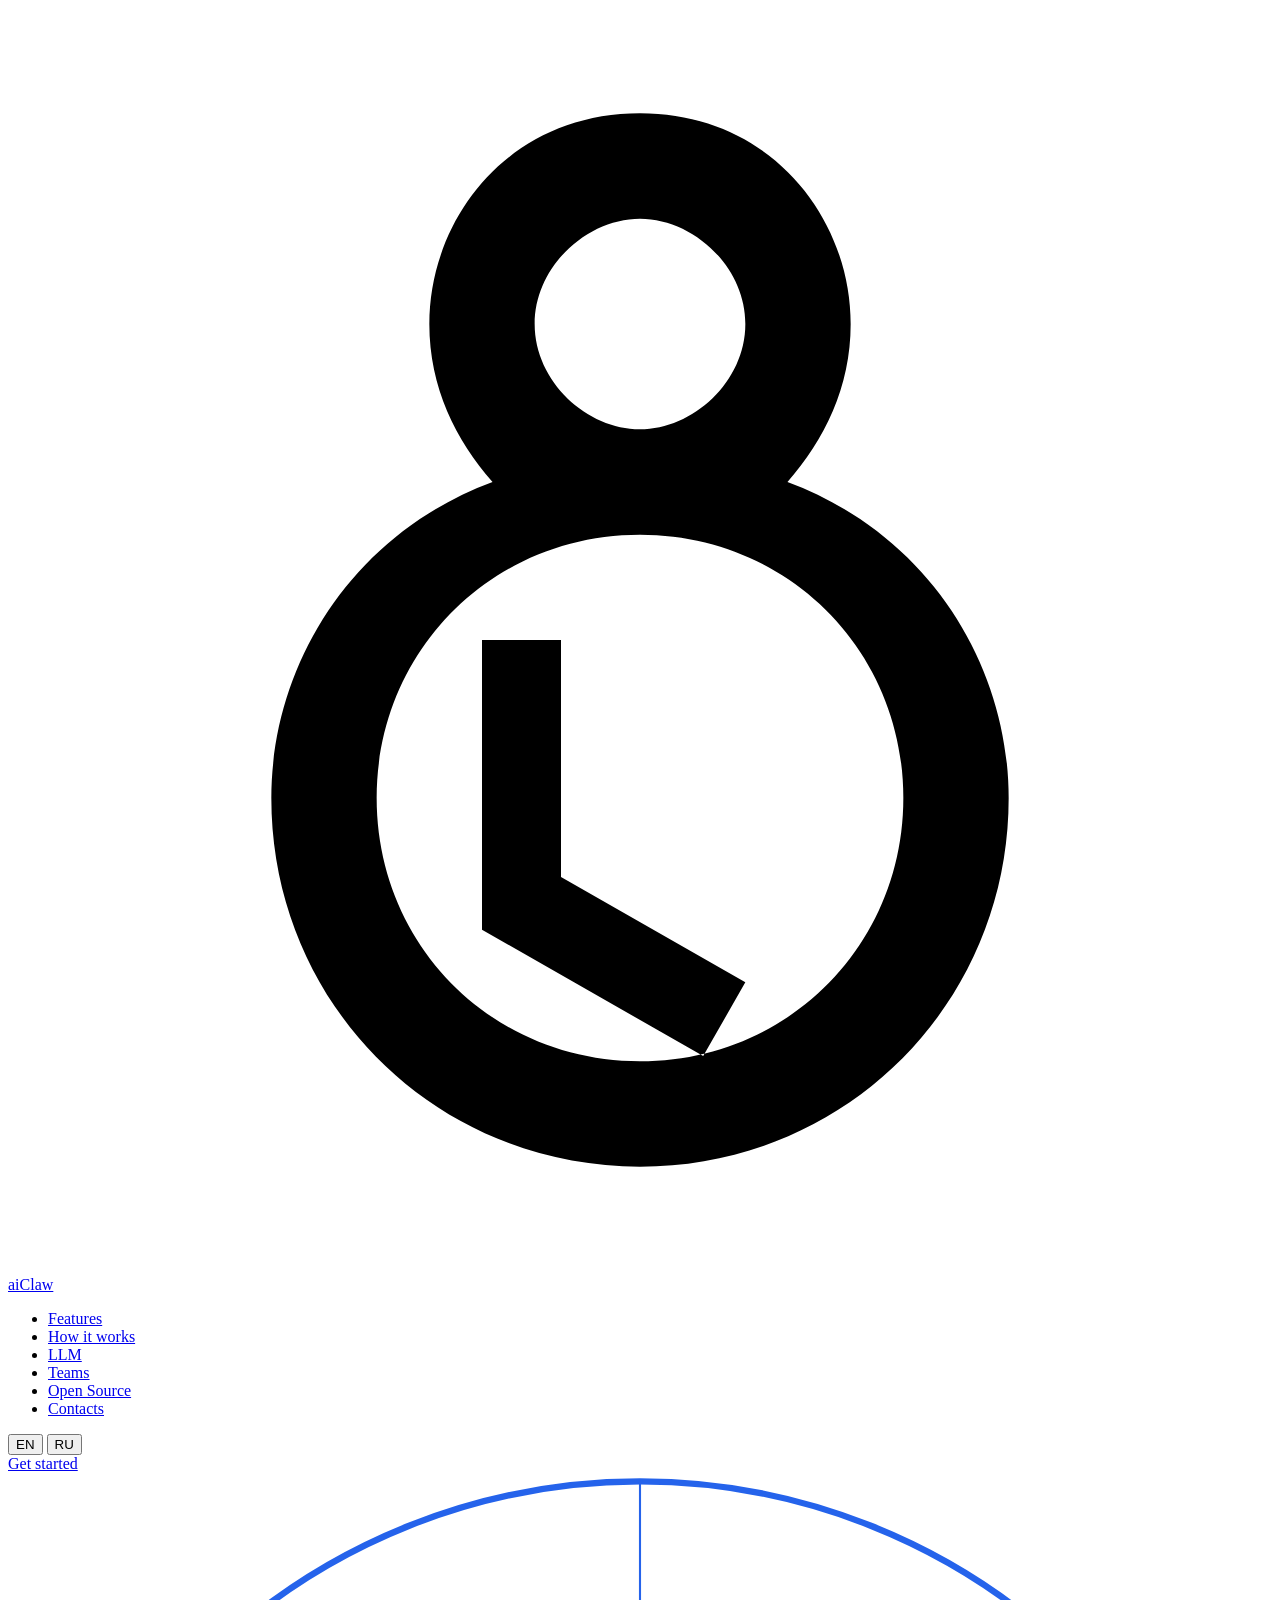
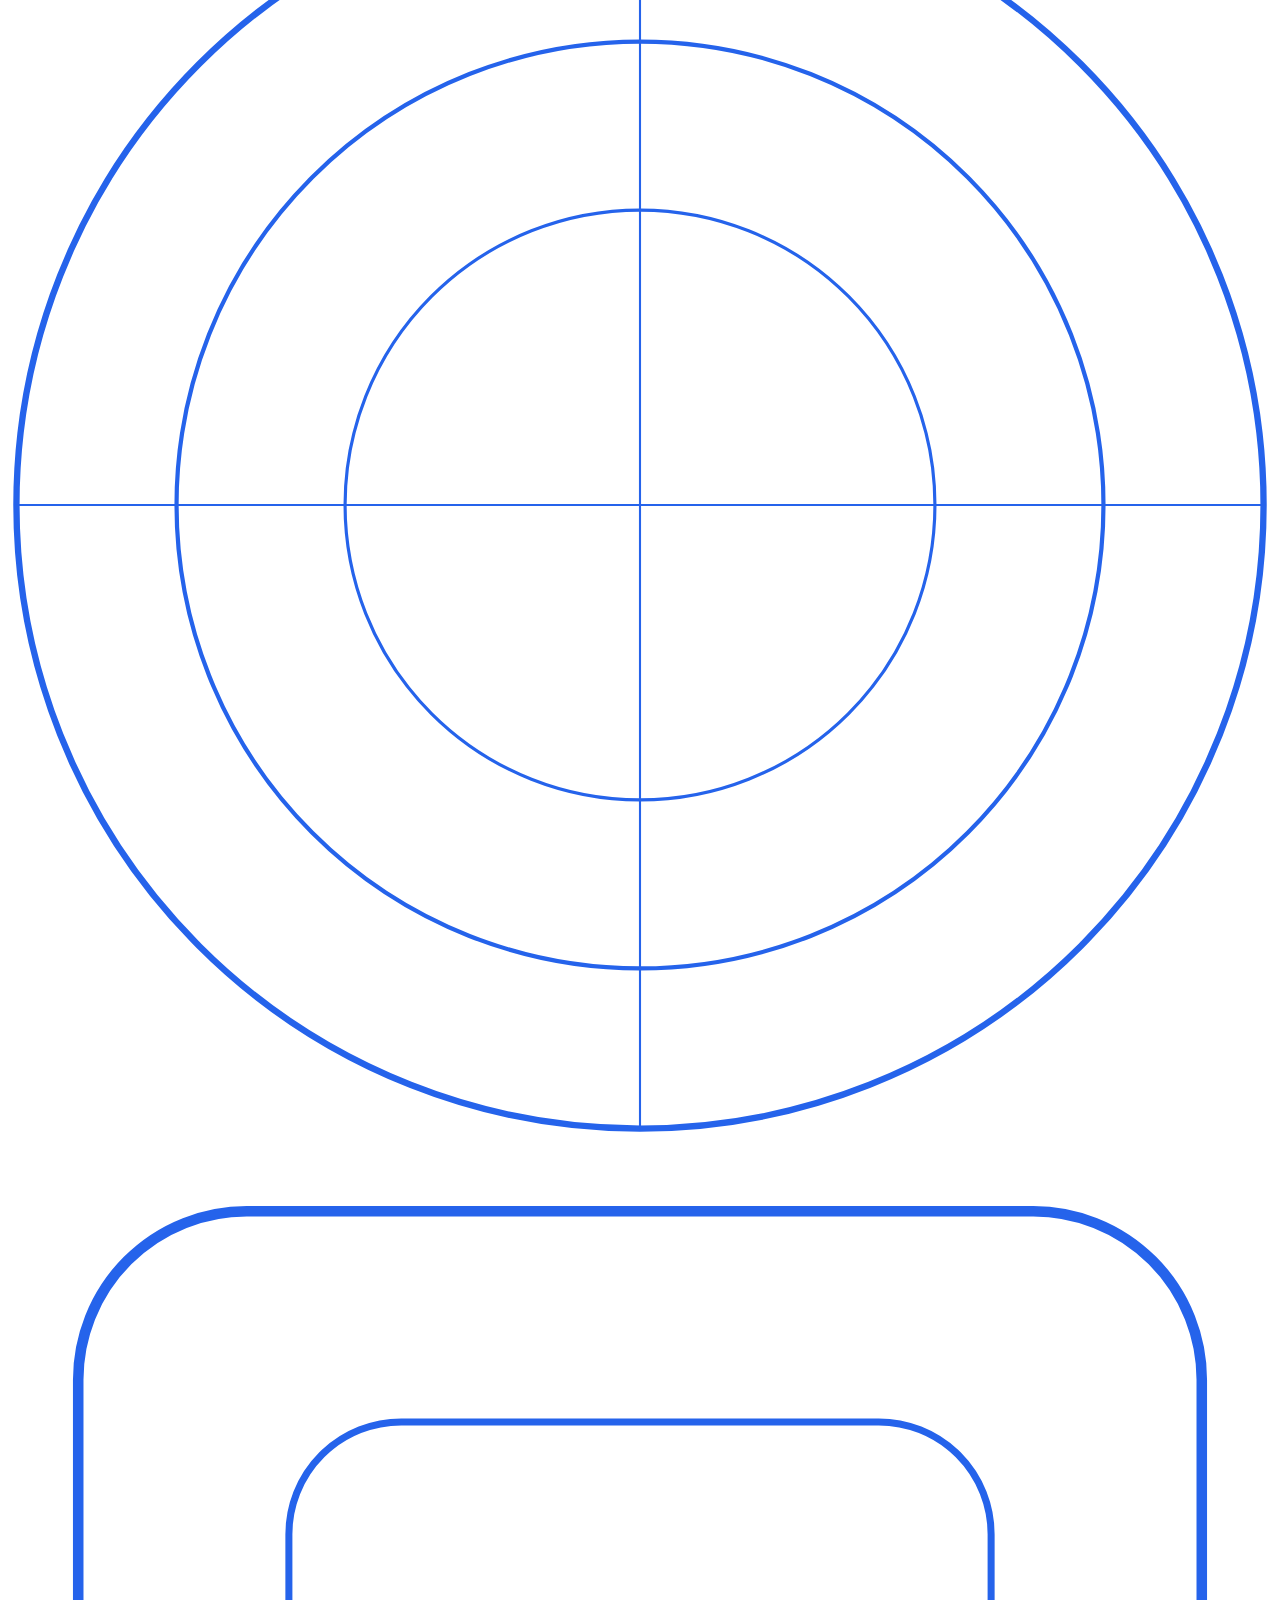
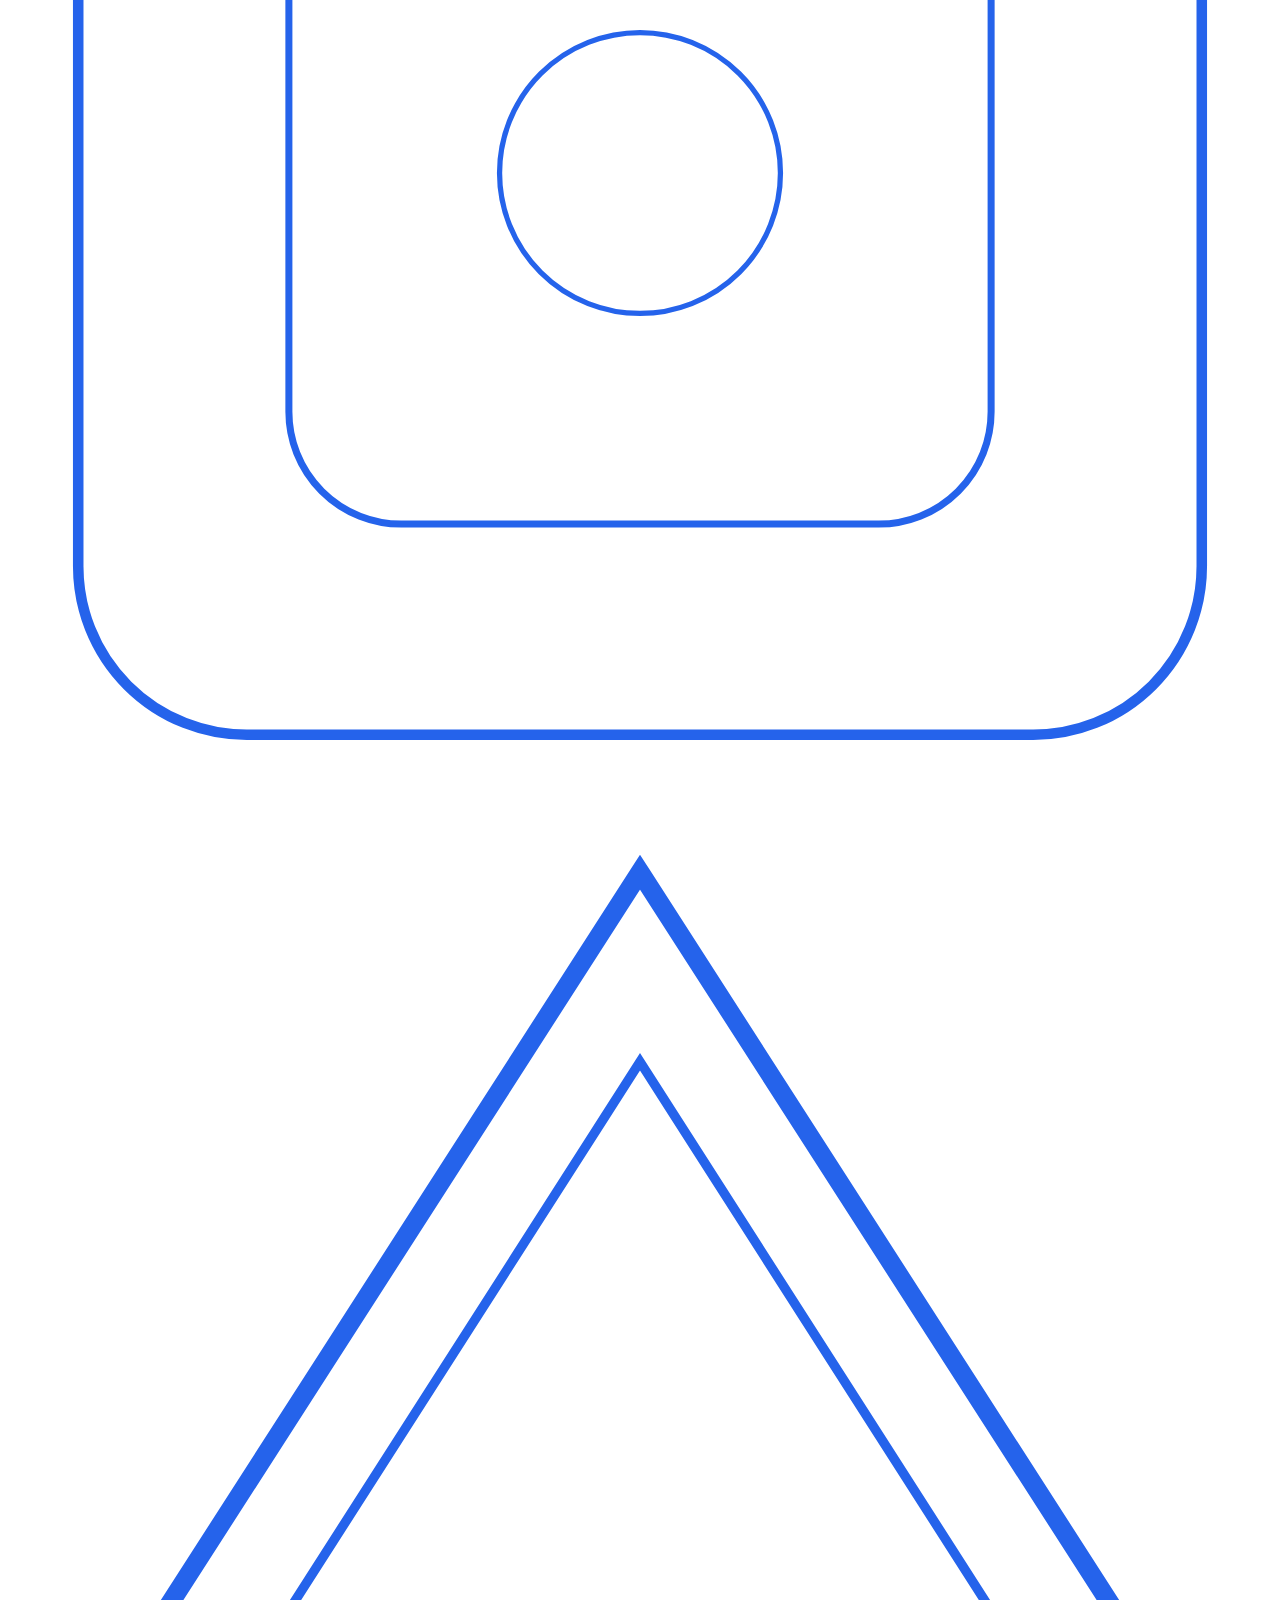
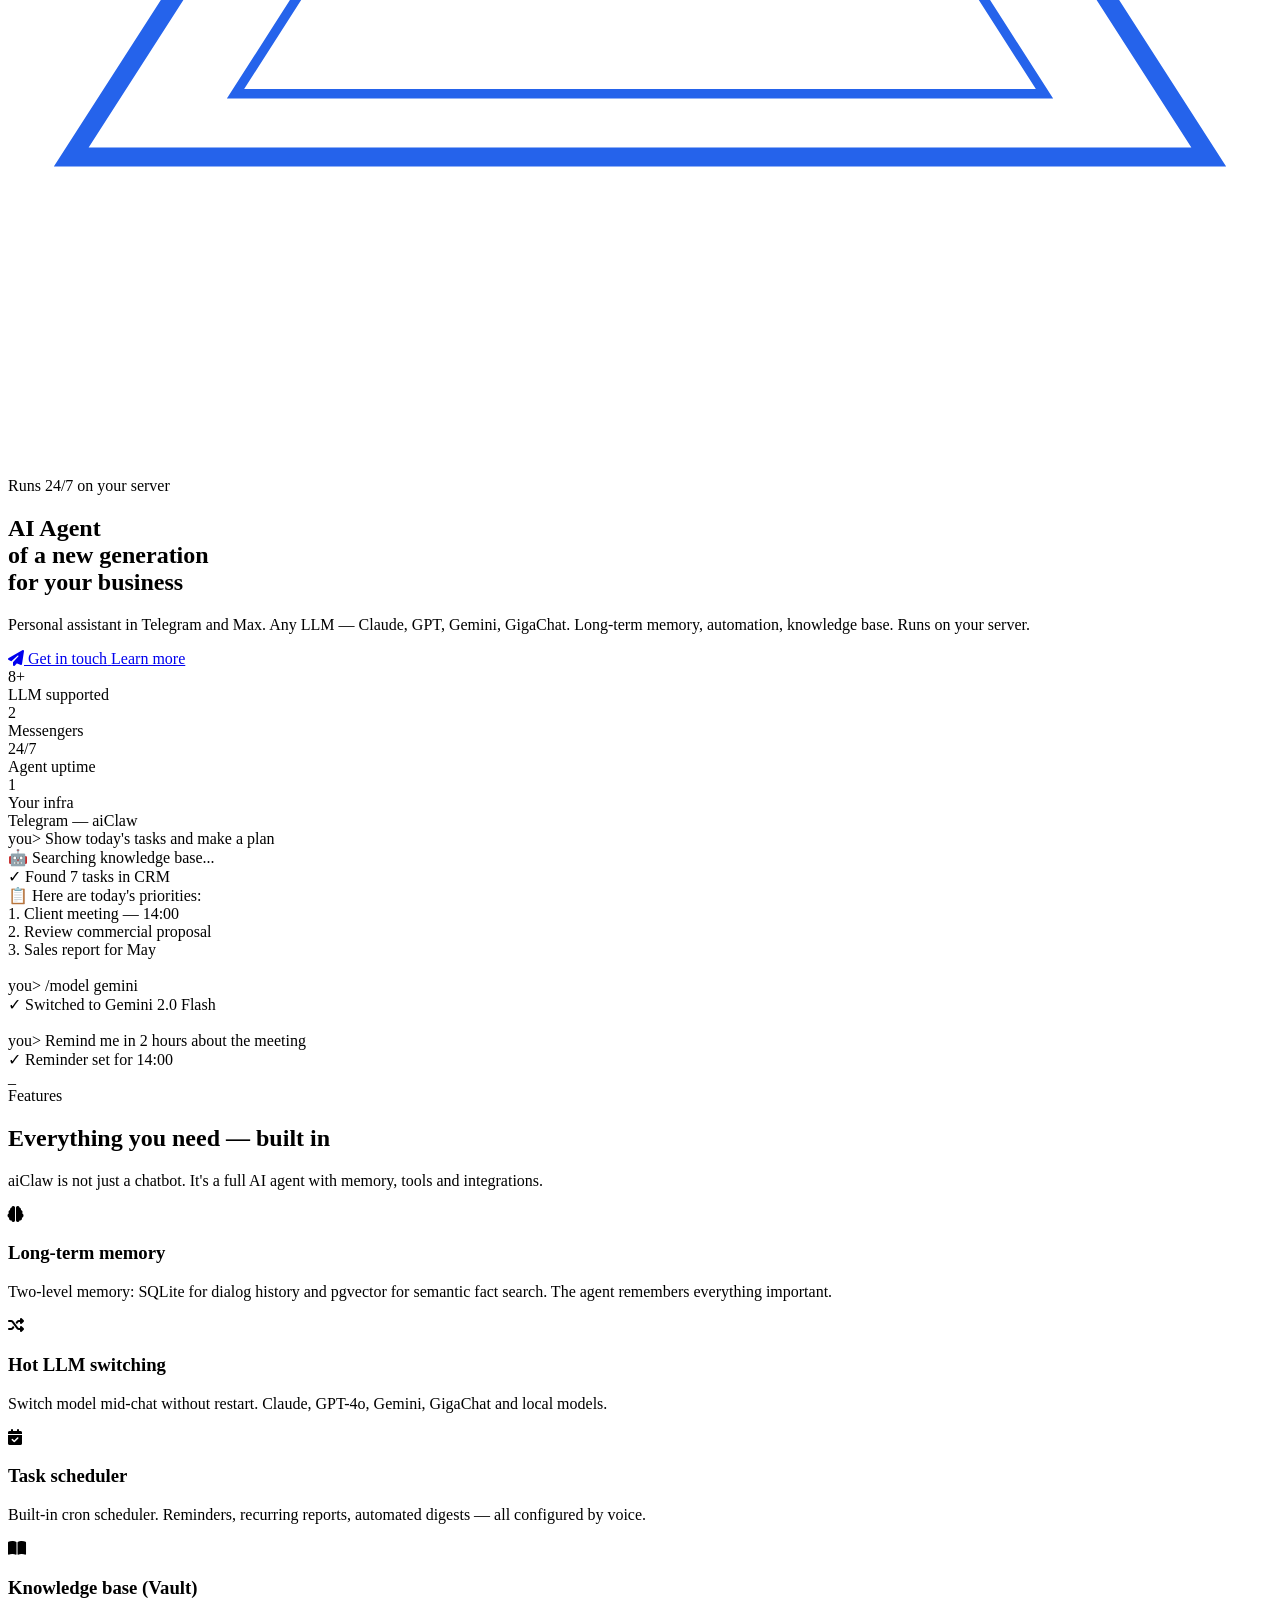
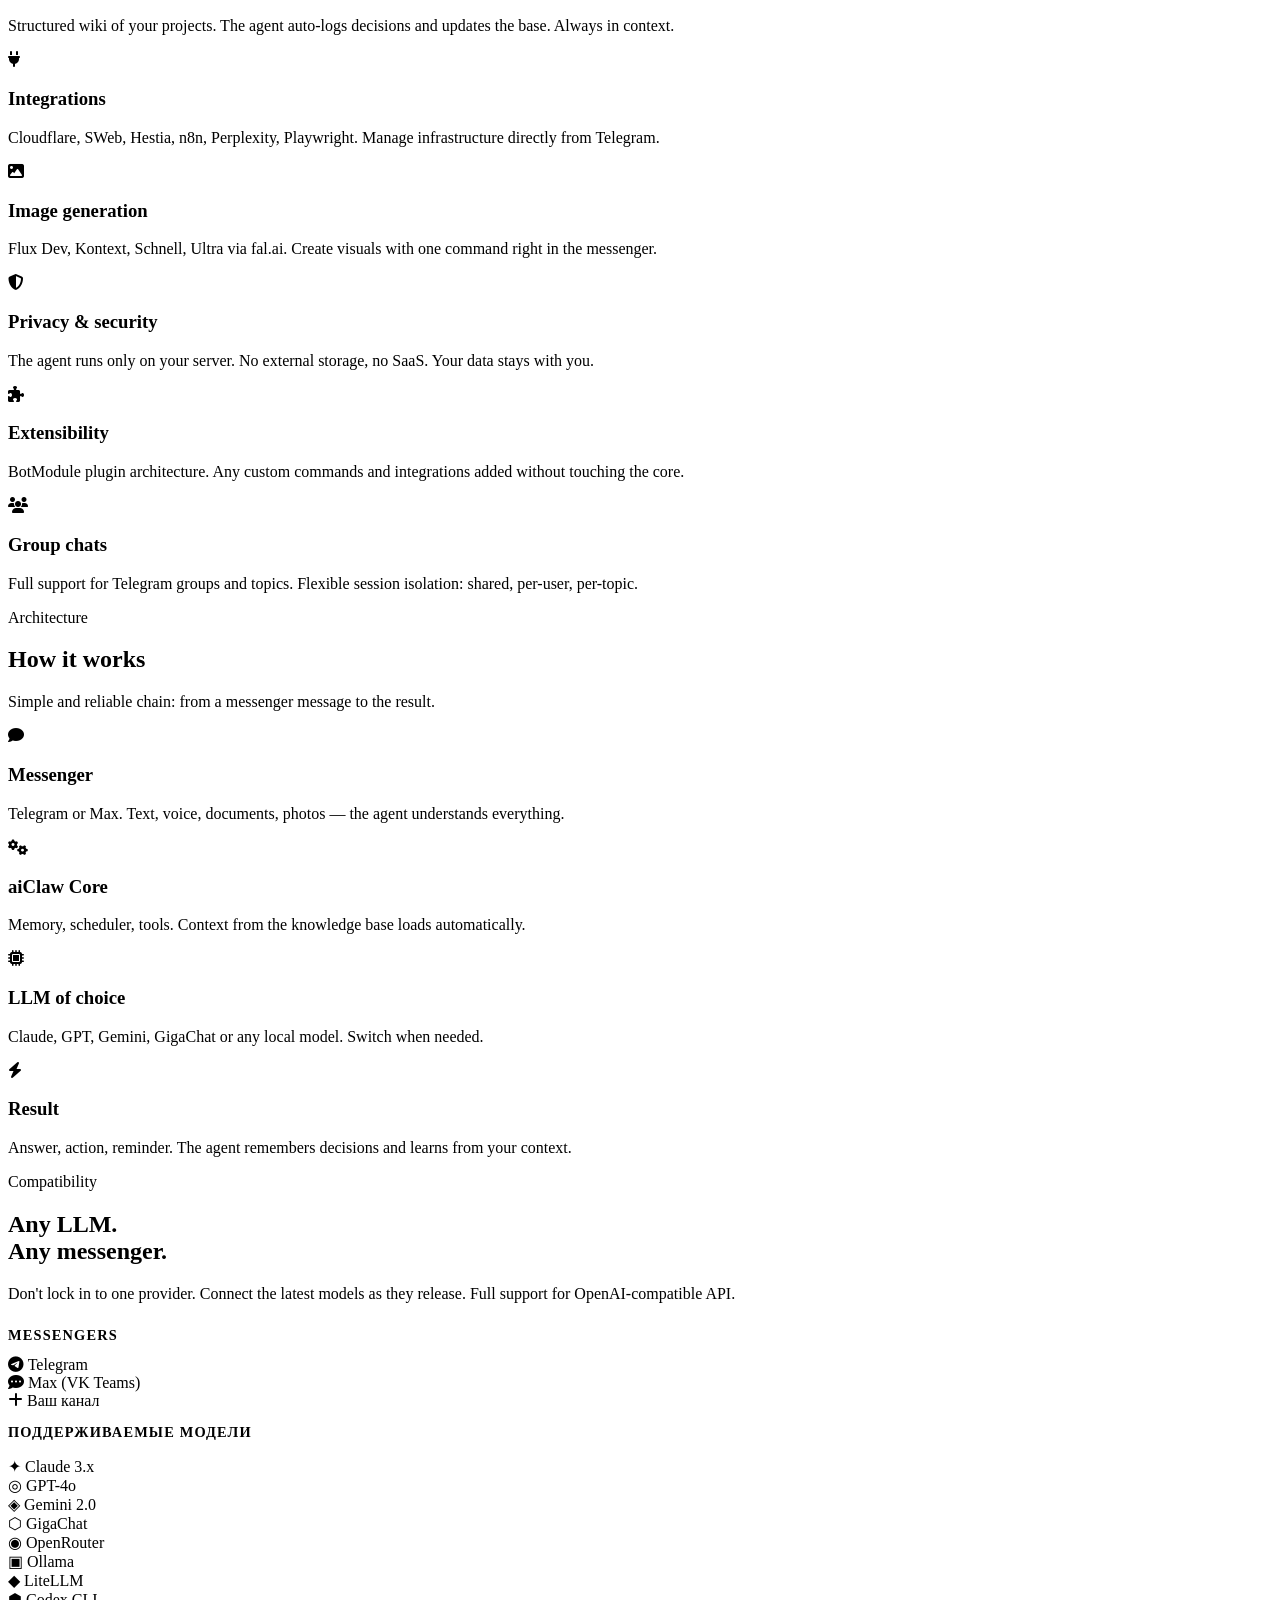
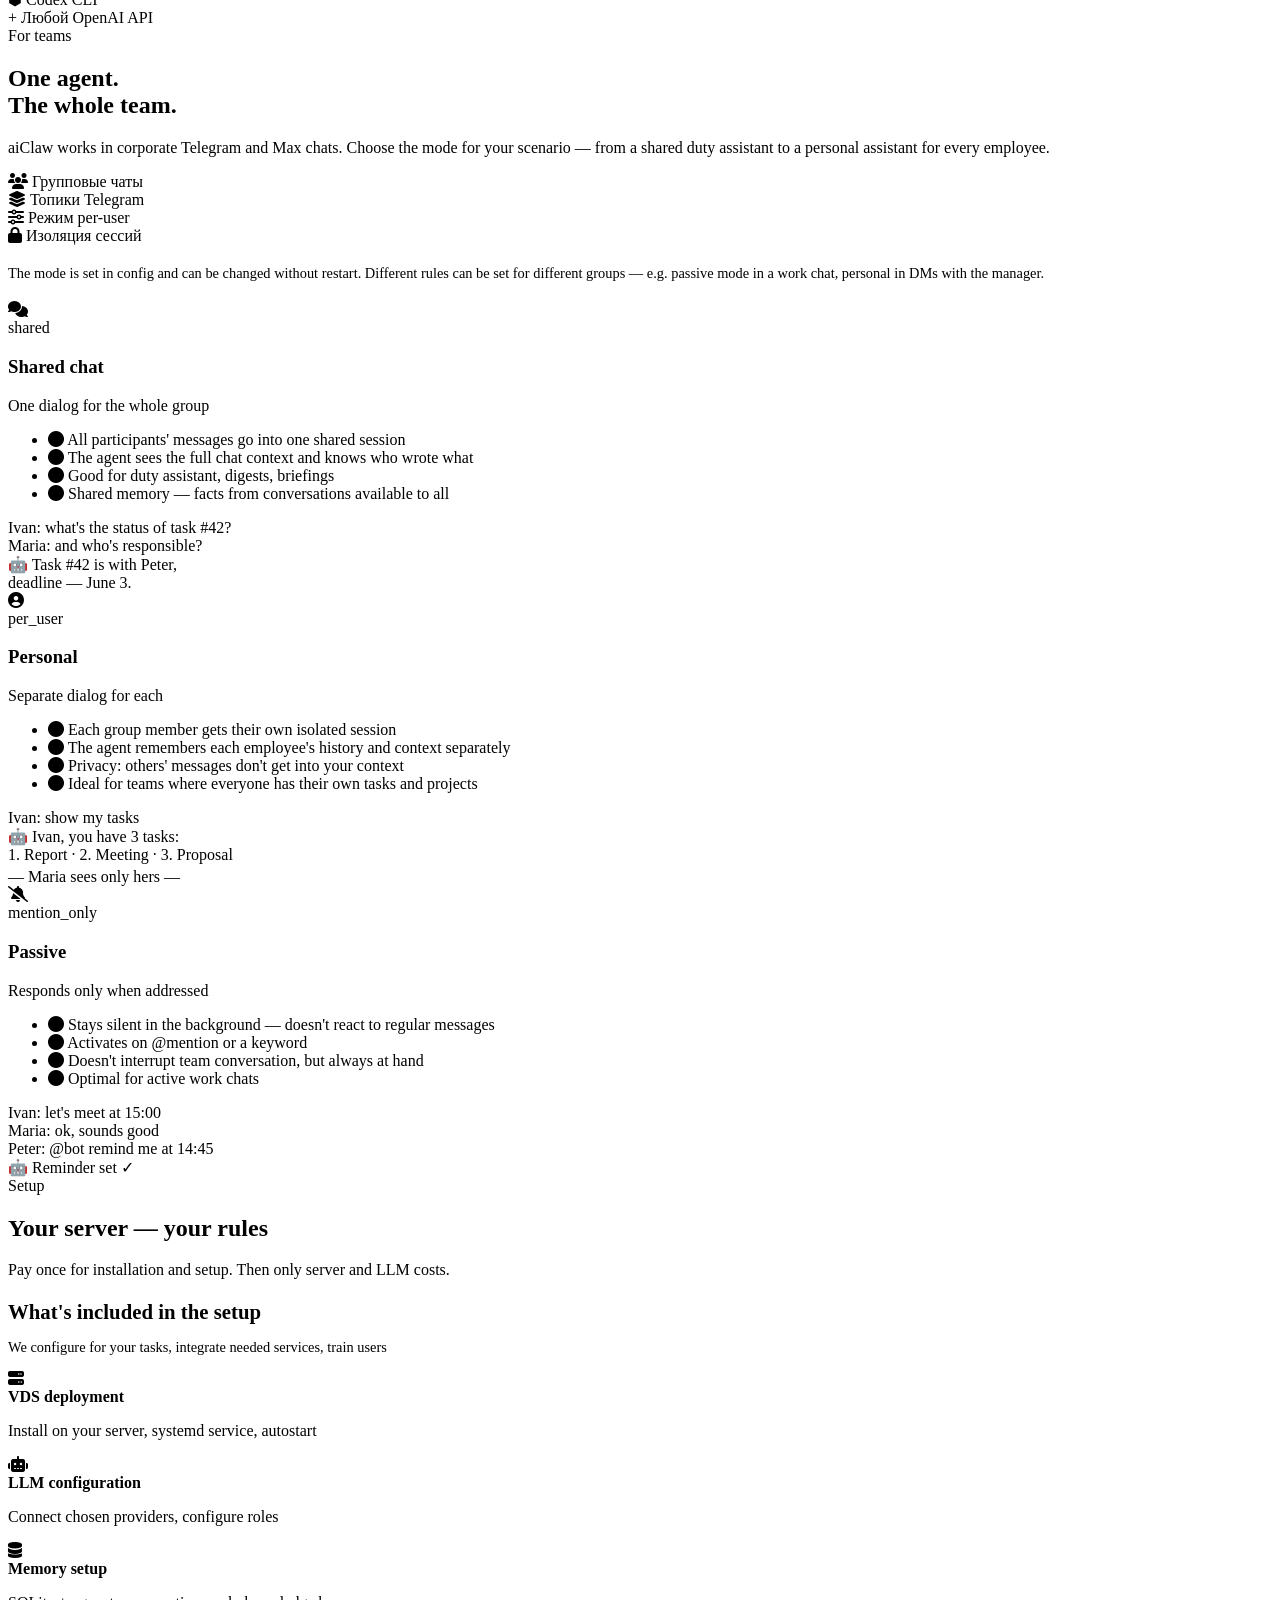
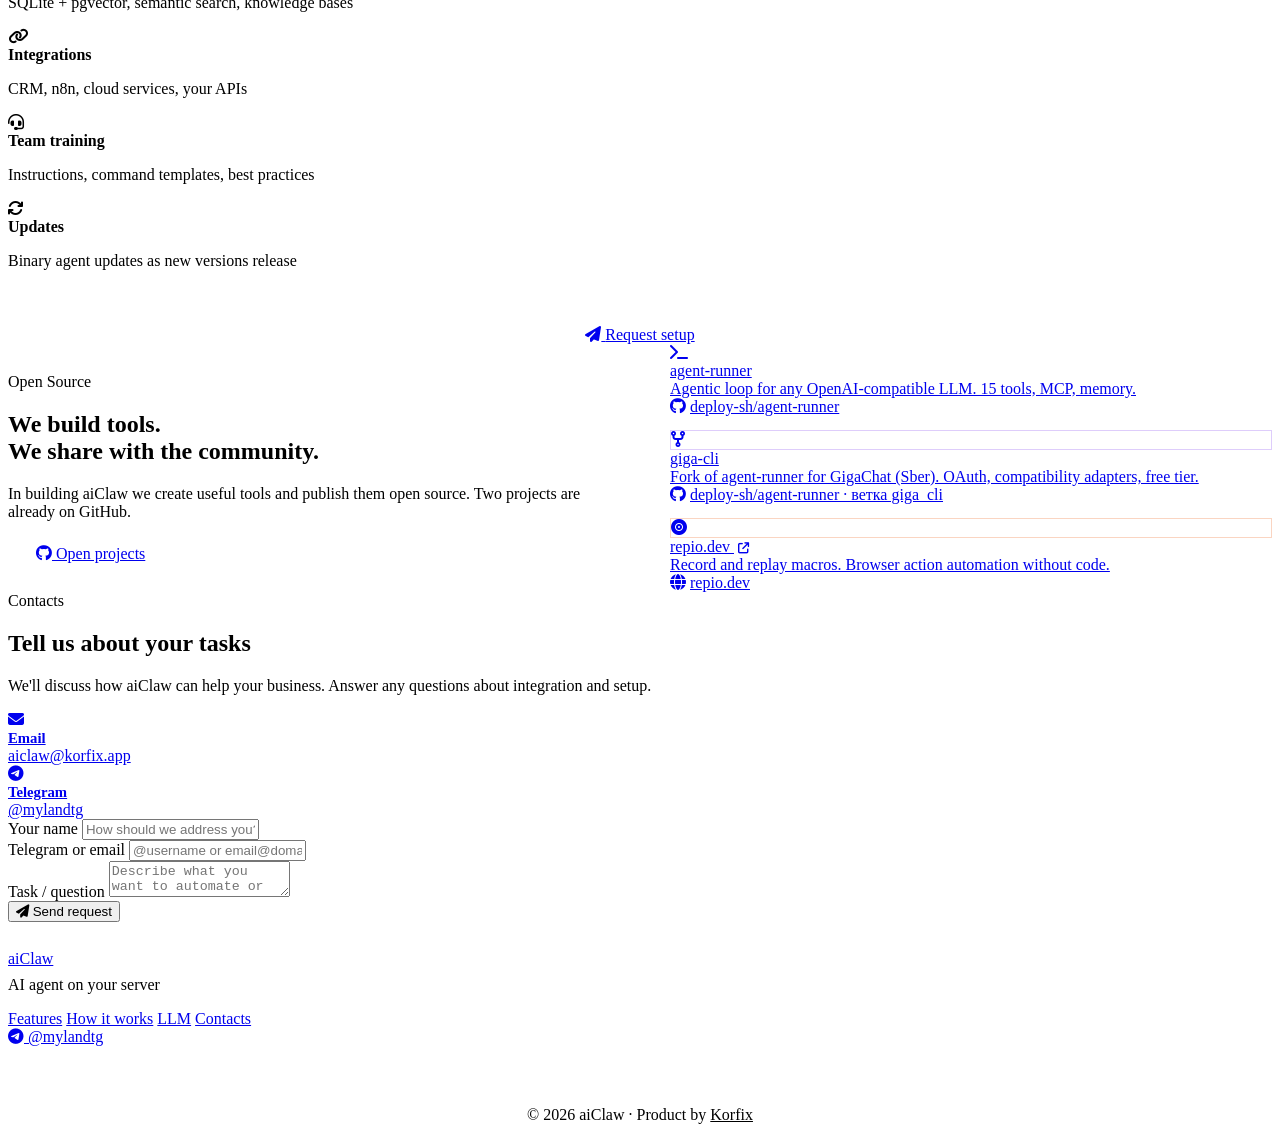
==== commit 61f60680: "style: update fonts and colors to white scheme" ====
--- a/index.html
+++ b/index.html
@@ -31,899 +31,10 @@
   <script type="application/ld+json">
   {"@context":"https://schema.org","@type":"SoftwareApplication","name":"aiClaw","applicationCategory":"BusinessApplication","operatingSystem":"Linux","description":"Personal AI agent in Telegram and Max messengers. Supports any LLM: Claude, GPT-4o, Gemini, GigaChat, Ollama. Long-term memory, task scheduler, knowledge base, integrations. Deployed on client server.","url":"https://aiclaw.korfix.app","offers":{"@type":"Offer","seller":{"@type":"Organization","name":"Korfix","url":"https://korfix.ru"}},"contactPoint":{"@type":"ContactPoint","contactType":"sales","email":"aiclaw@korfix.app"}}
   </script>
+
   <link rel="stylesheet" href="https://cdnjs.cloudflare.com/ajax/libs/font-awesome/6.4.0/css/all.min.css">
   <link href="https://fonts.googleapis.com/css2?family=Inter:wght@300;400;500;600;700;800&family=JetBrains+Mono:wght@400;600&display=swap" rel="stylesheet">
-  <style>
-    *, *::before, *::after { box-sizing: border-box; margin: 0; padding: 0; }
-
-    :root {
-      --bg0: #080b1a;
-      --bg1: #0f1128;
-      --bg2: #1d1e32;
-      --bg3: #252639;
-      --bg4: #383a61;
-      --blue: #2b70f2;
-      --blue-hover: #145ee9;
-      --blue-light: #407ef3;
-      --blue-dim: #1e2456;
-      --blue-glow: rgba(43, 112, 242, 0.15);
-      --blue-glow2: rgba(43, 112, 242, 0.08);
-      --text: #ffffff;
-      --text2: #c5cadc;
-      --text3: #8a8ca1;
-      --border: rgba(255,255,255,0.07);
-      --border2: rgba(43, 112, 242, 0.25);
-      --radius: 12px;
-      --radius-lg: 20px;
-    }
-
-    html { scroll-behavior: smooth; }
-
-    body {
-      background: var(--bg0);
-      color: var(--text);
-      font-family: 'Inter', system-ui, sans-serif;
-      font-size: 16px;
-      line-height: 1.6;
-      overflow-x: hidden;
-    }
-
-    /* ── TYPOGRAPHY ── */
-    h1, h2, h3, h4 { line-height: 1.2; font-weight: 700; }
-    h1 { font-size: clamp(2rem, 5vw, 3.5rem); }
-    h2 { font-size: clamp(1.5rem, 3vw, 2.4rem); }
-    h3 { font-size: 1.2rem; }
-    p { color: var(--text2); }
-    a { color: var(--blue); text-decoration: none; transition: color .2s; }
-    a:hover { color: var(--blue-light); }
-
-    .section-label {
-      display: inline-block;
-      font-size: 0.78rem;
-      font-weight: 600;
-      letter-spacing: 0.12em;
-      text-transform: uppercase;
-      color: var(--blue-light);
-      background: var(--blue-glow);
-      border: 1px solid var(--border2);
-      padding: 5px 14px;
-      border-radius: 100px;
-      margin-bottom: 18px;
-    }
-
-    /* ── LAYOUT ── */
-    .container {
-      max-width: 1140px;
-      margin: 0 auto;
-      padding: 0 24px;
-    }
-
-    section { padding: 90px 0; }
-
-    /* ── NAV ── */
-    nav {
-      position: fixed;
-      top: 0; left: 0; right: 0;
-      z-index: 100;
-      background: rgba(8, 11, 26, 0.85);
-      backdrop-filter: blur(16px);
-      border-bottom: 1px solid var(--border);
-    }
-
-    .nav-inner {
-      display: flex;
-      align-items: center;
-      justify-content: space-between;
-      height: 64px;
-      max-width: 1140px;
-      margin: 0 auto;
-      padding: 0 24px;
-    }
-
-    .logo {
-      display: flex;
-      align-items: center;
-      gap: 10px;
-      font-weight: 800;
-      font-size: 1.2rem;
-      color: var(--text);
-    }
-
-    .logo-icon {
-      width: 36px;
-      height: 36px;
-      background: linear-gradient(135deg, #2b70f2 0%, #407ef3 100%);
-      border-radius: 10px;
-      display: flex;
-      align-items: center;
-      justify-content: center;
-    }
-
-    .logo-icon svg { width: 20px; height: 20px; fill: #fff; }
-
-    .nav-links {
-      display: flex;
-      align-items: center;
-      gap: 32px;
-      list-style: none;
-    }
-
-    .nav-links a {
-      color: var(--text2);
-      font-size: 0.9rem;
-      font-weight: 500;
-      transition: color .2s;
-    }
-
-    .nav-links a:hover { color: var(--text); }
-
-    .btn {
-      display: inline-flex;
-      align-items: center;
-      gap: 8px;
-      font-weight: 600;
-      font-size: 0.9rem;
-      padding: 10px 22px;
-      border-radius: var(--radius);
-      border: none;
-      cursor: pointer;
-      transition: all .2s;
-      text-decoration: none;
-    }
-
-    .btn-primary {
-      background: var(--blue);
-      color: #fff;
-    }
-    .btn-primary:hover {
-      background: var(--blue-hover);
-      color: #fff;
-      transform: translateY(-1px);
-      box-shadow: 0 8px 24px rgba(43,112,242,.4);
-    }
-
-    .btn-outline {
-      background: transparent;
-      color: var(--text2);
-      border: 1px solid var(--border);
-    }
-    .btn-outline:hover {
-      border-color: var(--blue);
-      color: var(--blue);
-    }
-
-    .btn-lg {
-      font-size: 1rem;
-      padding: 14px 32px;
-      border-radius: 14px;
-    }
-
-    .btn-ghost {
-      background: transparent;
-      color: var(--text2);
-    }
-    .btn-ghost:hover { color: var(--text); }
-
-    /* ── HERO ── */
-    #hero {
-      padding: 160px 0 100px;
-      position: relative;
-      overflow: hidden;
-    }
-
-    .hero-bg {
-      position: absolute;
-      inset: 0;
-      background:
-        radial-gradient(ellipse 80% 60% at 50% 0%, rgba(43,112,242,.18) 0%, transparent 70%),
-        radial-gradient(ellipse 40% 40% at 80% 60%, rgba(50,60,143,.12) 0%, transparent 60%);
-      pointer-events: none;
-    }
-
-    .hero-grid {
-      display: grid;
-      grid-template-columns: 1fr 1fr;
-      gap: 60px;
-      align-items: center;
-    }
-
-    .hero-badge {
-      display: inline-flex;
-      align-items: center;
-      gap: 8px;
-      font-size: 0.82rem;
-      color: var(--blue-light);
-      background: var(--blue-glow);
-      border: 1px solid var(--border2);
-      padding: 6px 14px;
-      border-radius: 100px;
-      margin-bottom: 24px;
-    }
-
-    .hero-badge .dot {
-      width: 6px;
-      height: 6px;
-      border-radius: 50%;
-      background: #4ade80;
-      animation: pulse 2s infinite;
-    }
-
-    @keyframes pulse {
-      0%, 100% { opacity: 1; }
-      50% { opacity: .4; }
-    }
-
-    .hero-title {
-      margin-bottom: 20px;
-    }
-
-    .hero-title .accent {
-      background: linear-gradient(90deg, #2b70f2, #60a5fa);
-      -webkit-background-clip: text;
-      -webkit-text-fill-color: transparent;
-      background-clip: text;
-    }
-
-    .hero-desc {
-      font-size: 1.1rem;
-      color: var(--text2);
-      margin-bottom: 36px;
-      max-width: 500px;
-    }
-
-    .hero-actions {
-      display: flex;
-      align-items: center;
-      gap: 16px;
-      flex-wrap: wrap;
-    }
-
-    .hero-stats {
-      display: flex;
-      gap: 32px;
-      margin-top: 48px;
-      padding-top: 32px;
-      border-top: 1px solid var(--border);
-    }
-
-    .hero-stat-num {
-      font-size: 1.8rem;
-      font-weight: 800;
-      color: var(--text);
-      line-height: 1;
-    }
-
-    .hero-stat-label {
-      font-size: 0.82rem;
-      color: var(--text3);
-      margin-top: 4px;
-    }
-
-    /* ── TERMINAL MOCKUP ── */
-    .terminal {
-      background: var(--bg2);
-      border: 1px solid var(--border);
-      border-radius: var(--radius-lg);
-      overflow: hidden;
-      position: relative;
-    }
-
-    .terminal-header {
-      background: var(--bg3);
-      padding: 12px 18px;
-      display: flex;
-      align-items: center;
-      gap: 8px;
-      border-bottom: 1px solid var(--border);
-    }
-
-    .term-dot {
-      width: 12px; height: 12px;
-      border-radius: 50%;
-    }
-    .term-dot.r { background: #ff5f57; }
-    .term-dot.y { background: #febc2e; }
-    .term-dot.g { background: #28c840; }
-
-    .term-title {
-      font-size: 0.78rem;
-      color: var(--text3);
-      margin-left: 8px;
-    }
-
-    .terminal-body {
-      padding: 20px 24px;
-      font-family: 'JetBrains Mono', 'Courier New', monospace;
-      font-size: 0.82rem;
-      line-height: 1.8;
-    }
-
-    .term-line { display: flex; gap: 10px; }
-    .term-prompt { color: var(--blue-light); flex-shrink: 0; }
-    .term-cmd { color: #c9d1d9; }
-    .term-output { color: var(--text3); padding-left: 20px; }
-    .term-output.ok { color: #4ade80; }
-    .term-output.info { color: var(--blue-light); }
-    .term-output.bot { color: #c084fc; }
-    .term-cursor {
-      display: inline-block;
-      width: 8px; height: 14px;
-      background: var(--blue);
-      vertical-align: middle;
-      animation: blink 1s step-end infinite;
-    }
-
-    @keyframes blink {
-      0%, 100% { opacity: 1; }
-      50% { opacity: 0; }
-    }
-
-    /* ── FEATURES ── */
-    #features { background: var(--bg1); }
-
-    .section-header {
-      text-align: center;
-      margin-bottom: 56px;
-    }
-
-    .section-header h2 { margin-bottom: 14px; }
-    .section-header p { font-size: 1.05rem; max-width: 600px; margin: 0 auto; }
-
-    .features-grid {
-      display: grid;
-      grid-template-columns: repeat(3, 1fr);
-      gap: 20px;
-    }
-
-    .feature-card {
-      background: var(--bg2);
-      border: 1px solid var(--border);
-      border-radius: var(--radius-lg);
-      padding: 28px;
-      transition: all .25s;
-      position: relative;
-      overflow: hidden;
-    }
-
-    .feature-card::before {
-      content: '';
-      position: absolute;
-      top: 0; left: 0; right: 0;
-      height: 2px;
-      background: linear-gradient(90deg, var(--blue), transparent);
-      opacity: 0;
-      transition: opacity .25s;
-    }
-
-    .feature-card:hover {
-      border-color: var(--border2);
-      transform: translateY(-3px);
-      box-shadow: 0 16px 40px rgba(0,0,0,.3);
-    }
-
-    .feature-card:hover::before { opacity: 1; }
-
-    .feature-icon {
-      width: 48px; height: 48px;
-      background: var(--blue-glow);
-      border: 1px solid var(--border2);
-      border-radius: 12px;
-      display: flex;
-      align-items: center;
-      justify-content: center;
-      margin-bottom: 18px;
-      font-size: 1.2rem;
-      color: var(--blue-light);
-    }
-
-    .feature-card h3 {
-      margin-bottom: 10px;
-      font-size: 1.05rem;
-    }
-
-    .feature-card p { font-size: 0.9rem; }
-
-    /* ── HOW IT WORKS ── */
-    #how {
-      background: var(--bg0);
-    }
-
-    .flow-grid {
-      display: grid;
-      grid-template-columns: repeat(4, 1fr);
-      gap: 0;
-      position: relative;
-    }
-
-    .flow-grid::before {
-      content: '';
-      position: absolute;
-      top: 36px;
-      left: 12.5%;
-      right: 12.5%;
-      height: 1px;
-      background: linear-gradient(90deg, transparent, var(--border2), var(--blue), var(--border2), transparent);
-    }
-
-    .flow-step {
-      text-align: center;
-      padding: 0 16px;
-    }
-
-    .flow-num {
-      width: 72px; height: 72px;
-      border-radius: 50%;
-      background: var(--bg2);
-      border: 2px solid var(--border2);
-      display: flex;
-      align-items: center;
-      justify-content: center;
-      font-size: 1.5rem;
-      margin: 0 auto 20px;
-      position: relative;
-      z-index: 1;
-      color: var(--blue-light);
-    }
-
-    .flow-step h3 { font-size: 1rem; margin-bottom: 8px; }
-    .flow-step p { font-size: 0.85rem; }
-
-    /* ── LLMS ── */
-    #llms { background: var(--bg1); }
-
-    .llms-wrapper {
-      display: grid;
-      grid-template-columns: 1fr 1fr;
-      gap: 60px;
-      align-items: center;
-    }
-
-    .llm-grid {
-      display: grid;
-      grid-template-columns: repeat(3, 1fr);
-      gap: 12px;
-    }
-
-    .llm-chip {
-      background: var(--bg3);
-      border: 1px solid var(--border);
-      border-radius: 10px;
-      padding: 12px 14px;
-      text-align: center;
-      font-size: 0.82rem;
-      font-weight: 600;
-      color: var(--text2);
-      transition: all .2s;
-    }
-
-    .llm-chip:hover {
-      border-color: var(--border2);
-      color: var(--blue-light);
-      background: var(--blue-glow2);
-    }
-
-    .llm-chip.featured {
-      border-color: var(--border2);
-      color: var(--blue-light);
-      background: var(--blue-glow);
-    }
-
-    .llm-chip .chip-icon {
-      font-size: 1.2rem;
-      display: block;
-      margin-bottom: 6px;
-    }
-
-    .messengers {
-      display: flex;
-      gap: 16px;
-      margin-top: 24px;
-      flex-wrap: wrap;
-    }
-
-    .messenger-badge {
-      display: flex;
-      align-items: center;
-      gap: 8px;
-      background: var(--bg3);
-      border: 1px solid var(--border);
-      border-radius: 100px;
-      padding: 8px 18px;
-      font-size: 0.88rem;
-      font-weight: 500;
-      color: var(--text2);
-    }
-
-    .messenger-badge i { font-size: 1.1rem; }
-    .messenger-badge.tg i { color: #2CA5E0; }
-    .messenger-badge.max i { color: #005FF9; }
-
-    /* ── PRICING / CTA ── */
-    #pricing {
-      background: var(--bg0);
-    }
-
-    .pricing-card {
-      background: var(--bg2);
-      border: 1px solid var(--border);
-      border-radius: var(--radius-lg);
-      padding: 40px;
-      max-width: 760px;
-      margin: 0 auto;
-      position: relative;
-      overflow: hidden;
-    }
-
-    .pricing-card::before {
-      content: '';
-      position: absolute;
-      top: 0; left: 0; right: 0;
-      height: 3px;
-      background: linear-gradient(90deg, var(--blue), #60a5fa);
-    }
-
-    .pricing-grid {
-      display: grid;
-      grid-template-columns: 1fr 1fr;
-      gap: 32px;
-      margin-top: 32px;
-    }
-
-    .pricing-item {
-      display: flex;
-      gap: 12px;
-      align-items: flex-start;
-    }
-
-    .pricing-item i {
-      color: var(--blue-light);
-      margin-top: 3px;
-      flex-shrink: 0;
-    }
-
-    .pricing-item strong {
-      font-size: 0.9rem;
-      display: block;
-      margin-bottom: 2px;
-    }
-
-    .pricing-item p { font-size: 0.83rem; }
-
-    /* ── CONTACT ── */
-    #contact {
-      background: var(--bg1);
-    }
-
-    .contact-wrapper {
-      display: grid;
-      grid-template-columns: 1fr 1.2fr;
-      gap: 60px;
-      align-items: start;
-    }
-
-    .contact-info h2 { margin-bottom: 16px; }
-    .contact-info p { margin-bottom: 24px; }
-
-    .contact-links {
-      display: flex;
-      flex-direction: column;
-      gap: 14px;
-    }
-
-    .contact-link {
-      display: flex;
-      align-items: center;
-      gap: 12px;
-      color: var(--text2);
-      font-size: 0.92rem;
-      transition: color .2s;
-    }
-
-    .contact-link:hover { color: var(--text); }
-
-    .contact-link .cl-icon {
-      width: 38px; height: 38px;
-      background: var(--blue-glow);
-      border: 1px solid var(--border2);
-      border-radius: 10px;
-      display: flex;
-      align-items: center;
-      justify-content: center;
-      color: var(--blue-light);
-      flex-shrink: 0;
-    }
-
-    .contact-form {
-      background: var(--bg2);
-      border: 1px solid var(--border);
-      border-radius: var(--radius-lg);
-      padding: 32px;
-    }
-
-    .form-group { margin-bottom: 18px; }
-
-    .form-label {
-      display: block;
-      font-size: 0.83rem;
-      font-weight: 500;
-      color: var(--text2);
-      margin-bottom: 8px;
-    }
-
-    .form-control {
-      width: 100%;
-      background: var(--bg3);
-      border: 1px solid var(--border);
-      border-radius: 10px;
-      color: var(--text);
-      font-family: inherit;
-      font-size: 0.9rem;
-      padding: 11px 16px;
-      outline: none;
-      transition: border-color .2s;
-    }
-
-    .form-control:focus { border-color: var(--blue); }
-    .form-control::placeholder { color: var(--text3); }
-
-    textarea.form-control {
-      resize: vertical;
-      min-height: 110px;
-    }
-
-    .form-submit {
-      width: 100%;
-      background: var(--blue);
-      color: #fff;
-      border: none;
-      border-radius: 10px;
-      padding: 13px;
-      font-family: inherit;
-      font-size: 0.95rem;
-      font-weight: 600;
-      cursor: pointer;
-      transition: all .2s;
-      display: flex;
-      align-items: center;
-      justify-content: center;
-      gap: 8px;
-    }
-
-    .form-submit:hover {
-      background: var(--blue-hover);
-      transform: translateY(-1px);
-      box-shadow: 0 8px 24px rgba(43,112,242,.4);
-    }
-
-    /* ── FOOTER ── */
-    footer {
-      background: var(--bg0);
-      border-top: 1px solid var(--border);
-      padding: 40px 0;
-    }
-
-    .footer-inner {
-      display: flex;
-      align-items: center;
-      justify-content: space-between;
-      flex-wrap: wrap;
-      gap: 20px;
-    }
-
-    .footer-copy {
-      font-size: 0.83rem;
-      color: var(--text3);
-    }
-
-    .footer-links {
-      display: flex;
-      align-items: center;
-      gap: 24px;
-    }
-
-    .footer-links a {
-      font-size: 0.85rem;
-      color: var(--text3);
-      transition: color .2s;
-    }
-    .footer-links a:hover { color: var(--text2); }
-
-    .footer-tg {
-      display: flex;
-      align-items: center;
-      gap: 8px;
-      font-size: 0.88rem;
-      color: var(--text2);
-      font-weight: 500;
-    }
-
-    .footer-tg i { color: #2CA5E0; font-size: 1rem; }
-
-    /* ── TEAM MODES ── */
-    #team { background: var(--bg0); }
-
-    .team-intro {
-      display: grid;
-      grid-template-columns: 1fr 1fr;
-      gap: 60px;
-      align-items: center;
-      margin-bottom: 64px;
-    }
-
-    .team-intro h2 { margin-bottom: 14px; }
-    .team-intro p { font-size: 1.05rem; }
-
-    .team-badges {
-      display: flex;
-      flex-wrap: wrap;
-      gap: 10px;
-      margin-top: 20px;
-    }
-
-    .team-badge {
-      display: flex;
-      align-items: center;
-      gap: 7px;
-      background: var(--blue-glow);
-      border: 1px solid var(--border2);
-      border-radius: 100px;
-      padding: 6px 14px;
-      font-size: 0.82rem;
-      font-weight: 500;
-      color: var(--blue-light);
-    }
-
-    .modes-grid {
-      display: grid;
-      grid-template-columns: repeat(3, 1fr);
-      gap: 20px;
-    }
-
-    .mode-card {
-      background: var(--bg2);
-      border: 1px solid var(--border);
-      border-radius: var(--radius-lg);
-      overflow: hidden;
-      transition: all .25s;
-    }
-
-    .mode-card:hover {
-      border-color: var(--border2);
-      transform: translateY(-3px);
-      box-shadow: 0 16px 40px rgba(0,0,0,.3);
-    }
-
-    .mode-header {
-      padding: 24px 26px 20px;
-      border-bottom: 1px solid var(--border);
-      display: flex;
-      align-items: flex-start;
-      gap: 16px;
-    }
-
-    .mode-icon {
-      width: 52px; height: 52px;
-      border-radius: 14px;
-      display: flex;
-      align-items: center;
-      justify-content: center;
-      font-size: 1.3rem;
-      flex-shrink: 0;
-    }
-
-    .mode-icon.shared  { background: rgba(43,112,242,.15); color: #60a5fa; }
-    .mode-icon.personal { background: rgba(52,211,153,.12); color: #34d399; }
-    .mode-icon.passive { background: rgba(251,191,36,.1); color: #fbbf24; }
-
-    .mode-tag {
-      display: inline-block;
-      font-size: 0.7rem;
-      font-weight: 600;
-      letter-spacing: .08em;
-      text-transform: uppercase;
-      padding: 3px 9px;
-      border-radius: 100px;
-      margin-bottom: 6px;
-    }
-
-    .mode-tag.shared   { background: rgba(43,112,242,.15); color: #60a5fa; }
-    .mode-tag.personal { background: rgba(52,211,153,.12); color: #34d399; }
-    .mode-tag.passive  { background: rgba(251,191,36,.1);  color: #fbbf24; }
-
-    .mode-header h3 { font-size: 1.05rem; margin-bottom: 4px; }
-    .mode-header p  { font-size: 0.85rem; }
-
-    .mode-body { padding: 20px 26px 24px; }
-
-    .mode-features {
-      list-style: none;
-      display: flex;
-      flex-direction: column;
-      gap: 10px;
-    }
-
-    .mode-features li {
-      display: flex;
-      align-items: flex-start;
-      gap: 10px;
-      font-size: 0.87rem;
-      color: var(--text2);
-    }
-
-    .mode-features li i {
-      margin-top: 3px;
-      font-size: 0.75rem;
-      flex-shrink: 0;
-    }
-
-    .mode-features li i.shared   { color: #60a5fa; }
-    .mode-features li i.personal { color: #34d399; }
-    .mode-features li i.passive  { color: #fbbf24; }
-
-    .mode-mini-terminal {
-      margin-top: 18px;
-      background: var(--bg3);
-      border-radius: 10px;
-      padding: 12px 14px;
-      font-family: 'JetBrains Mono', monospace;
-      font-size: 0.75rem;
-      line-height: 1.7;
-    }
-
-    .mt-prompt { color: var(--blue-light); }
-    .mt-name   { color: #c084fc; }
-    .mt-bot    { color: #4ade80; }
-    .mt-dim    { color: var(--text3); }
-
-    /* ── RESPONSIVE ── */
-    @media (max-width: 900px) {
-      .hero-grid { grid-template-columns: 1fr; }
-      .terminal { display: none; }
-      .features-grid { grid-template-columns: 1fr 1fr; }
-      .flow-grid { grid-template-columns: 1fr 1fr; gap: 32px; }
-      .flow-grid::before { display: none; }
-      .llms-wrapper { grid-template-columns: 1fr; }
-      .team-intro { grid-template-columns: 1fr; gap: 24px; }
-      .modes-grid { grid-template-columns: 1fr; }
-      .contact-wrapper { grid-template-columns: 1fr; }
-      .pricing-grid { grid-template-columns: 1fr; }
-    }
-
-    @media (max-width: 600px) {
-      .features-grid { grid-template-columns: 1fr; }
-      .nav-links { display: none; }
-      section { padding: 64px 0; }
-      #hero { padding: 120px 0 64px; }
-      .hero-stats { gap: 20px; flex-wrap: wrap; }
-    }
-
-    .lang-toggle {
-      display: flex;
-      align-items: center;
-      gap: 2px;
-      background: var(--bg3);
-      border: 1px solid var(--border);
-      border-radius: 8px;
-      padding: 3px;
-      margin-right: 12px;
-    }
-    .lang-btn {
-      font-size: 0.78rem;
-      font-weight: 600;
-      padding: 4px 10px;
-      border-radius: 6px;
-      border: none;
-      background: transparent;
-      color: var(--text3);
-      cursor: pointer;
-      transition: all .15s;
-      letter-spacing: .05em;
-    }
-    .lang-btn.active {
-      background: var(--blue);
-      color: #fff;
-    }
-  </style>
+  <link rel="stylesheet" href="css/style.css">
 </head>
 <body>
 
@@ -956,7 +67,25 @@
 
 <!-- ── HERO ── -->
 <section id="hero">
-  <div class="hero-bg"></div>
+  <div class="hero-bg">
+    <!-- floating geometric shapes -->
+    <svg class="hero-shape hero-shape-1" viewBox="0 0 300 300" fill="none" xmlns="http://www.w3.org/2000/svg">
+      <circle cx="150" cy="150" r="148" stroke="#2563eb" stroke-width="1.5"/>
+      <circle cx="150" cy="150" r="110" stroke="#2563eb" stroke-width="1"/>
+      <circle cx="150" cy="150" r="70" stroke="#2563eb" stroke-width="0.75"/>
+      <line x1="2" y1="150" x2="298" y2="150" stroke="#2563eb" stroke-width="0.5"/>
+      <line x1="150" y1="2" x2="150" y2="298" stroke="#2563eb" stroke-width="0.5"/>
+    </svg>
+    <svg class="hero-shape hero-shape-2" viewBox="0 0 180 180" fill="none" xmlns="http://www.w3.org/2000/svg">
+      <rect x="10" y="10" width="160" height="160" rx="24" stroke="#2563eb" stroke-width="1.5"/>
+      <rect x="40" y="40" width="100" height="100" rx="16" stroke="#2563eb" stroke-width="1"/>
+      <circle cx="90" cy="90" r="20" stroke="#2563eb" stroke-width="0.75"/>
+    </svg>
+    <svg class="hero-shape hero-shape-3" viewBox="0 0 100 100" fill="none" xmlns="http://www.w3.org/2000/svg">
+      <polygon points="50,5 95,75 5,75" stroke="#2563eb" stroke-width="1.5" fill="none"/>
+      <polygon points="50,20 82,70 18,70" stroke="#2563eb" stroke-width="0.75" fill="none"/>
+    </svg>
+  </div>
   <div class="container">
     <div class="hero-grid">
       <div>
@@ -1002,26 +131,26 @@
         <div class="terminal-body">
           <div class="term-line">
             <span class="term-prompt">you&gt;</span>
-            <span class="term-cmd">Покажи задачи за сегодня и составь план</span>
-          </div>
-          <div class="term-output info">🤖 Ищу в базе знаний...</div>
-          <div class="term-output ok">✓ Найдено 7 задач в CRM</div>
-          <div class="term-output bot">📋 Вот приоритеты на сегодня:</div>
-          <div class="term-output bot">1. Встреча с клиентом — 14:00</div>
-          <div class="term-output bot">2. Ревью коммерческого предложения</div>
-          <div class="term-output bot">3. Отчёт по продажам за май</div>
+            <span class="term-cmd">Show today's tasks and make a plan</span>
+          </div>
+          <div class="term-output info">🤖 Searching knowledge base...</div>
+          <div class="term-output ok">✓ Found 7 tasks in CRM</div>
+          <div class="term-output bot">📋 Here are today's priorities:</div>
+          <div class="term-output bot">1. Client meeting — 14:00</div>
+          <div class="term-output bot">2. Review commercial proposal</div>
+          <div class="term-output bot">3. Sales report for May</div>
           <br>
           <div class="term-line">
             <span class="term-prompt">you&gt;</span>
             <span class="term-cmd">/model gemini</span>
           </div>
-          <div class="term-output ok">✓ Переключился на Gemini 2.0 Flash</div>
+          <div class="term-output ok">✓ Switched to Gemini 2.0 Flash</div>
           <br>
           <div class="term-line">
             <span class="term-prompt">you&gt;</span>
-            <span class="term-cmd">Напомни через 2 часа про встречу</span>
-          </div>
-          <div class="term-output ok">✓ Напоминание создано на 14:00</div>
+            <span class="term-cmd">Remind me in 2 hours about the meeting</span>
+          </div>
+          <div class="term-output ok">✓ Reminder set for 14:00</div>
           <div class="term-line">
             <span class="term-prompt">_</span>
             <span class="term-cursor"></span>
@@ -1035,7 +164,7 @@
 <!-- ── FEATURES ── -->
 <section id="features">
   <div class="container">
-    <div class="section-header">
+    <div class="section-header reveal">
       <div class="section-label" data-i18n="feat_label">Features</div>
       <h2 data-i18n="feat_title">Everything you need — built in</h2>
       <p data-i18n="feat_subtitle">aiClaw is not just a chatbot. It's a full AI agent with memory, tools and integrations.</p>
@@ -1093,7 +222,7 @@
 <!-- ── HOW IT WORKS ── -->
 <section id="how">
   <div class="container">
-    <div class="section-header">
+    <div class="section-header reveal">
       <div class="section-label" data-i18n="how_label">Architecture</div>
       <h2 data-i18n="how_title">How it works</h2>
       <p data-i18n="how_subtitle">Simple and reliable chain: from a messenger message to the result.</p>
@@ -1127,7 +256,7 @@
 <section id="llms">
   <div class="container">
     <div class="llms-wrapper">
-      <div>
+      <div class="reveal">
         <div class="section-label" data-i18n="llm_label">Compatibility</div>
         <h2 data-i18n-html="llm_title">Any LLM.<br>Any messenger.</h2>
         <p style="margin: 16px 0 24px;" data-i18n="llm_desc">Don't lock in to one provider. Connect the latest models as they release. Full support for OpenAI-compatible API.</p>
@@ -1197,7 +326,7 @@
 <section id="team">
   <div class="container">
     <div class="team-intro">
-      <div>
+      <div class="reveal">
         <div class="section-label" data-i18n="team_label">For teams</div>
         <h2 data-i18n-html="team_title">One agent.<br>The whole team.</h2>
         <p data-i18n="team_desc">aiClaw works in corporate Telegram and Max chats. Choose the mode for your scenario — from a shared duty assistant to a personal assistant for every employee.</p>
@@ -1208,7 +337,7 @@
           <div class="team-badge"><i class="fas fa-lock"></i> Изоляция сессий</div>
         </div>
       </div>
-      <div>
+      <div class="reveal">
         <p style="font-size:0.9rem; color:var(--text3); line-height:1.9;" data-i18n="team_note">The mode is set in config and can be changed without restart. Different rules can be set for different groups — e.g. passive mode in a work chat, personal in DMs with the manager.</p>
       </div>
     </div>
@@ -1245,10 +374,10 @@
             </li>
           </ul>
           <div class="mode-mini-terminal">
-            <div><span class="mt-name">Иван:</span> <span class="mt-dim">какой статус по задаче №42?</span></div>
-            <div><span class="mt-name">Мария:</span> <span class="mt-dim">и кто ответственный?</span></div>
-            <div><span class="mt-bot">🤖 Задача №42 в работе у Петра,</span></div>
-            <div><span class="mt-bot">   дедлайн — 3 июня.</span></div>
+            <div><span class="mt-name">Ivan:</span> <span class="mt-dim">what's the status of task #42?</span></div>
+            <div><span class="mt-name">Maria:</span> <span class="mt-dim">and who's responsible?</span></div>
+            <div><span class="mt-bot">🤖 Task #42 is with Peter,</span></div>
+            <div><span class="mt-bot">   deadline — June 3.</span></div>
           </div>
         </div>
       </div>
@@ -1283,10 +412,10 @@
             </li>
           </ul>
           <div class="mode-mini-terminal">
-            <div><span class="mt-name">Иван:</span> <span class="mt-dim">покажи мои задачи</span></div>
-            <div><span class="mt-bot">🤖 Иван, у вас 3 задачи:</span></div>
-            <div><span class="mt-bot">   1. Отчёт · 2. Встреча · 3. КП</span></div>
-            <div class="mt-dim" style="margin-top:4px;">— Мария видит только свои —</div>
+            <div><span class="mt-name">Ivan:</span> <span class="mt-dim">show my tasks</span></div>
+            <div><span class="mt-bot">🤖 Ivan, you have 3 tasks:</span></div>
+            <div><span class="mt-bot">   1. Report · 2. Meeting · 3. Proposal</span></div>
+            <div class="mt-dim" style="margin-top:4px;">— Maria sees only hers —</div>
           </div>
         </div>
       </div>
@@ -1321,10 +450,10 @@
             </li>
           </ul>
           <div class="mode-mini-terminal">
-            <div><span class="mt-dim">Иван: давай встретимся в 15:00</span></div>
-            <div><span class="mt-dim">Мария: ок, жду</span></div>
-            <div><span class="mt-name">Петр:</span> <span class="mt-prompt">@бот</span> <span class="mt-dim">напомни в 14:45</span></div>
-            <div><span class="mt-bot">🤖 Напоминание создано ✓</span></div>
+            <div><span class="mt-dim">Ivan: let's meet at 15:00</span></div>
+            <div><span class="mt-dim">Maria: ok, sounds good</span></div>
+            <div><span class="mt-name">Peter:</span> <span class="mt-prompt">@bot</span> <span class="mt-dim">remind me at 14:45</span></div>
+            <div><span class="mt-bot">🤖 Reminder set ✓</span></div>
           </div>
         </div>
       </div>
@@ -1336,12 +465,12 @@
 <!-- ── PRICING ── -->
 <section id="pricing">
   <div class="container">
-    <div class="section-header">
+    <div class="section-header reveal">
       <div class="section-label" data-i18n="pricing_label">Setup</div>
       <h2 data-i18n="pricing_title">Your server — your rules</h2>
       <p data-i18n="pricing_sub">Pay once for installation and setup. Then only server and LLM costs.</p>
     </div>
-    <div class="pricing-card">
+    <div class="pricing-card reveal">
       <h3 style="font-size:1.3rem; margin-bottom:8px;" data-i18n="pricing_card_title">What's included in the setup</h3>
       <p style="font-size:0.9rem;" data-i18n="pricing_card_sub">We configure for your tasks, integrate needed services, train users</p>
       <div class="pricing-grid">
@@ -1399,10 +528,10 @@
 </section>
 
 <!-- ── OPEN SOURCE ── -->
-<section id="opensource" style="background: var(--bg1);">
+<section id="opensource">
   <div class="container">
     <div style="display:grid; grid-template-columns:1fr 1fr; gap:60px; align-items:center;">
-      <div>
+      <div class="reveal">
         <div class="section-label" data-i18n="oss_label">Open Source</div>
         <h2 data-i18n-html="oss_title">We build tools.<br>We share with the community.</h2>
         <p style="margin:16px 0 24px;" data-i18n="oss_desc">In building aiClaw we create useful tools and publish them open source. Two projects are already on GitHub.</p>
@@ -1411,34 +540,40 @@
           <span data-i18n="oss_btn">Open projects</span>
         </a>
       </div>
-      <div style="display:flex; flex-direction:column; gap:14px;">
-        <a href="/opensource.html#agent-runner" style="text-decoration:none;">
-          <div style="background:var(--bg2); border:1px solid var(--border); border-radius:var(--radius-lg); padding:20px 24px; transition:all .25s; display:flex; align-items:flex-start; gap:16px;" onmouseover="this.style.borderColor='rgba(43,112,242,.35)'; this.style.transform='translateY(-2px)'" onmouseout="this.style.borderColor='var(--border)'; this.style.transform='none'">
-            <div style="width:44px;height:44px;background:var(--blue-glow);border:1px solid var(--border2);border-radius:11px;display:flex;align-items:center;justify-content:center;color:var(--blue-light);flex-shrink:0;font-size:1.1rem;"><i class="fas fa-terminal"></i></div>
+      <div style="display:flex; flex-direction:column; gap:14px;" class="reveal">
+        <a href="/opensource.html#agent-runner" class="oss-project-link">
+          <div class="oss-project-card">
+            <div class="opc-icon" style="background:var(--blue-dim); border:1px solid var(--border2); color:var(--blue);">
+              <i class="fas fa-terminal"></i>
+            </div>
             <div>
-              <div style="font-weight:700; margin-bottom:4px;">agent-runner</div>
-              <div style="font-size:0.85rem; color:var(--text3);" data-i18n="ar_desc">Agentic loop for any OpenAI-compatible LLM. 15 tools, MCP, memory.</div>
-              <div style="font-size:0.78rem; color:var(--blue-light); margin-top:6px;"><i class="fab fa-github" style="margin-right:4px;"></i>deploy-sh/agent-runner</div>
+              <div class="opc-title">agent-runner</div>
+              <div class="opc-desc" data-i18n="ar_desc">Agentic loop for any OpenAI-compatible LLM. 15 tools, MCP, memory.</div>
+              <div class="opc-repo" style="color:var(--blue);"><i class="fab fa-github" style="margin-right:4px;"></i>deploy-sh/agent-runner</div>
             </div>
           </div>
         </a>
-        <a href="/opensource.html#giga-cli" style="text-decoration:none;">
-          <div style="background:var(--bg2); border:1px solid var(--border); border-radius:var(--radius-lg); padding:20px 24px; transition:all .25s; display:flex; align-items:flex-start; gap:16px;" onmouseover="this.style.borderColor='rgba(192,132,252,.3)'; this.style.transform='translateY(-2px)'" onmouseout="this.style.borderColor='var(--border)'; this.style.transform='none'">
-            <div style="width:44px;height:44px;background:rgba(192,132,252,.12);border:1px solid rgba(192,132,252,.25);border-radius:11px;display:flex;align-items:center;justify-content:center;color:#c084fc;flex-shrink:0;font-size:1.1rem;"><i class="fas fa-code-fork"></i></div>
+        <a href="/opensource.html#giga-cli" class="oss-project-link">
+          <div class="oss-project-card">
+            <div class="opc-icon" style="background:var(--purple-glow); border:1px solid rgba(124,58,237,.25); color:var(--purple);">
+              <i class="fas fa-code-fork"></i>
+            </div>
             <div>
-              <div style="font-weight:700; margin-bottom:4px;">giga-cli</div>
-              <div style="font-size:0.85rem; color:var(--text3);" data-i18n="gc_desc">Fork of agent-runner for GigaChat (Sber). OAuth, compatibility adapters, free tier.</div>
-              <div style="font-size:0.78rem; color:#c084fc; margin-top:6px;"><i class="fab fa-github" style="margin-right:4px;"></i>deploy-sh/agent-runner · ветка giga_cli</div>
+              <div class="opc-title">giga-cli</div>
+              <div class="opc-desc" data-i18n="gc_desc">Fork of agent-runner for GigaChat (Sber). OAuth, compatibility adapters, free tier.</div>
+              <div class="opc-repo" style="color:var(--purple);"><i class="fab fa-github" style="margin-right:4px;"></i>deploy-sh/agent-runner · ветка giga_cli</div>
             </div>
           </div>
         </a>
-        <a href="https://repio.dev" target="_blank" style="text-decoration:none;">
-          <div style="background:var(--bg2); border:1px solid var(--border); border-radius:var(--radius-lg); padding:20px 24px; transition:all .25s; display:flex; align-items:flex-start; gap:16px;" onmouseover="this.style.borderColor='rgba(251,146,60,.3)'; this.style.transform='translateY(-2px)'" onmouseout="this.style.borderColor='var(--border)'; this.style.transform='none'">
-            <div style="width:44px;height:44px;background:rgba(251,146,60,.12);border:1px solid rgba(251,146,60,.25);border-radius:11px;display:flex;align-items:center;justify-content:center;color:#fb923c;flex-shrink:0;font-size:1.1rem;"><i class="fas fa-record-vinyl"></i></div>
+        <a href="https://repio.dev" target="_blank" class="oss-project-link">
+          <div class="oss-project-card">
+            <div class="opc-icon" style="background:var(--orange-glow); border:1px solid rgba(234,88,12,.25); color:var(--orange);">
+              <i class="fas fa-record-vinyl"></i>
+            </div>
             <div>
-              <div style="font-weight:700; margin-bottom:4px;">repio.dev <i class="fas fa-arrow-up-right-from-square" style="font-size:0.7rem; color:var(--text3); margin-left:4px;"></i></div>
-              <div style="font-size:0.85rem; color:var(--text3);" data-i18n="rp_desc">Record and replay macros. Browser action automation without code.</div>
-              <div style="font-size:0.78rem; color:#fb923c; margin-top:6px;"><i class="fas fa-globe" style="margin-right:4px;"></i>repio.dev</div>
+              <div class="opc-title">repio.dev <i class="fas fa-arrow-up-right-from-square" style="font-size:0.7rem; color:var(--text3); margin-left:4px;"></i></div>
+              <div class="opc-desc" data-i18n="rp_desc">Record and replay macros. Browser action automation without code.</div>
+              <div class="opc-repo" style="color:var(--orange);"><i class="fas fa-globe" style="margin-right:4px;"></i>repio.dev</div>
             </div>
           </div>
         </a>
@@ -1451,7 +586,7 @@
 <section id="contact">
   <div class="container">
     <div class="contact-wrapper">
-      <div class="contact-info">
+      <div class="contact-info reveal">
         <div class="section-label" data-i18n="contact_label">Contacts</div>
         <h2 data-i18n="contact_title">Tell us about your tasks</h2>
         <p data-i18n="contact_desc">We'll discuss how aiClaw can help your business. Answer any questions about integration and setup.</p>
@@ -1472,7 +607,7 @@
           </a>
         </div>
       </div>
-      <div class="contact-form">
+      <div class="contact-form reveal">
         <form action="https://formsubmit.co/aiclaw@korfix.app" method="POST">
           <input type="hidden" name="_subject" value="Заявка с сайта aiClaw">
           <input type="hidden" name="_captcha" value="false">
@@ -1531,192 +666,6 @@
   </div>
 </footer>
 
-<script>
-const T = {
-  en: {
-    nav_features:"Features", nav_how:"How it works", nav_llm:"LLM", nav_teams:"Teams", nav_oss:"Open Source", nav_contact:"Contacts", nav_cta:"Get started",
-    hero_badge:"Runs 24/7 on your server",
-    hero_title:"AI Agent<br><span class=\"accent\">of a new generation</span><br>for your business",
-    hero_desc:"Personal assistant in Telegram and Max. Any LLM — Claude, GPT, Gemini, GigaChat. Long-term memory, automation, knowledge base. Runs on your server.",
-    hero_cta:"Get in touch", hero_more:"Learn more",
-    stat_llm:"LLM supported", stat_msg:"Messengers", stat_uptime:"Agent uptime", stat_server:"Your infra",
-    feat_label:"Features", feat_title:"Everything you need — built in",
-    feat_subtitle:"aiClaw is not just a chatbot. It's a full AI agent with memory, tools and integrations.",
-    f1_title:"Long-term memory", f1_desc:"Two-level memory: SQLite for dialog history and pgvector for semantic fact search. The agent remembers everything important.",
-    f2_title:"Hot LLM switching", f2_desc:"Switch model mid-chat without restart. Claude, GPT-4o, Gemini, GigaChat and local models.",
-    f3_title:"Task scheduler", f3_desc:"Built-in cron scheduler. Reminders, recurring reports, automated digests — all configured by voice.",
-    f4_title:"Knowledge base (Vault)", f4_desc:"Structured wiki of your projects. The agent auto-logs decisions and updates the base. Always in context.",
-    f5_title:"Integrations", f5_desc:"Cloudflare, SWeb, Hestia, n8n, Perplexity, Playwright. Manage infrastructure directly from Telegram.",
-    f6_title:"Image generation", f6_desc:"Flux Dev, Kontext, Schnell, Ultra via fal.ai. Create visuals with one command right in the messenger.",
-    f7_title:"Privacy & security", f7_desc:"The agent runs only on your server. No external storage, no SaaS. Your data stays with you.",
-    f8_title:"Extensibility", f8_desc:"BotModule plugin architecture. Any custom commands and integrations added without touching the core.",
-    f9_title:"Group chats", f9_desc:"Full support for Telegram groups and topics. Flexible session isolation: shared, per-user, per-topic.",
-    how_label:"Architecture", how_title:"How it works",
-    how_subtitle:"Simple and reliable chain: from a messenger message to the result.",
-    how1_title:"Messenger", how1_desc:"Telegram or Max. Text, voice, documents, photos — the agent understands everything.",
-    how2_desc:"Memory, scheduler, tools. Context from the knowledge base loads automatically.",
-    how3_title:"LLM of choice", how3_desc:"Claude, GPT, Gemini, GigaChat or any local model. Switch when needed.",
-    how4_title:"Result", how4_desc:"Answer, action, reminder. The agent remembers decisions and learns from your context.",
-    llm_label:"Compatibility", llm_title:"Any LLM.<br>Any messenger.",
-    llm_desc:"Don't lock in to one provider. Connect the latest models as they release. Full support for OpenAI-compatible API.",
-    llm_msg_label:"Messengers",
-    team_label:"For teams", team_title:"One agent.<br>The whole team.",
-    team_desc:"aiClaw works in corporate Telegram and Max chats. Choose the mode for your scenario — from a shared duty assistant to a personal assistant for every employee.",
-    team_note:"The mode is set in config and can be changed without restart. Different rules can be set for different groups — e.g. passive mode in a work chat, personal in DMs with the manager.",
-    mode1_tag:"shared", mode1_title:"Shared chat", mode1_sub:"One dialog for the whole group",
-    mode1_f1:"All participants' messages go into one shared session",
-    mode1_f2:"The agent sees the full chat context and knows who wrote what",
-    mode1_f3:"Good for duty assistant, digests, briefings",
-    mode1_f4:"Shared memory — facts from conversations available to all",
-    mode2_tag:"per_user", mode2_title:"Personal", mode2_sub:"Separate dialog for each",
-    mode2_f1:"Each group member gets their own isolated session",
-    mode2_f2:"The agent remembers each employee's history and context separately",
-    mode2_f3:"Privacy: others' messages don't get into your context",
-    mode2_f4:"Ideal for teams where everyone has their own tasks and projects",
-    mode3_tag:"mention_only", mode3_title:"Passive", mode3_sub:"Responds only when addressed",
-    mode3_f1:"Stays silent in the background — doesn't react to regular messages",
-    mode3_f2:"Activates on @mention or a keyword",
-    mode3_f3:"Doesn't interrupt team conversation, but always at hand",
-    mode3_f4:"Optimal for active work chats",
-    pricing_label:"Setup", pricing_title:"Your server — your rules",
-    pricing_sub:"Pay once for installation and setup. Then only server and LLM costs.",
-    pricing_card_title:"What's included in the setup",
-    pricing_card_sub:"We configure for your tasks, integrate needed services, train users",
-    p1_title:"VDS deployment", p1_desc:"Install on your server, systemd service, autostart",
-    p2_title:"LLM configuration", p2_desc:"Connect chosen providers, configure roles",
-    p3_title:"Memory setup", p3_desc:"SQLite + pgvector, semantic search, knowledge bases",
-    p4_title:"Integrations", p4_desc:"CRM, n8n, cloud services, your APIs",
-    p5_title:"Team training", p5_desc:"Instructions, command templates, best practices",
-    p6_title:"Updates", p6_desc:"Binary agent updates as new versions release",
-    pricing_btn:"Request setup",
-    oss_label:"Open Source", oss_title:"We build tools.<br>We share with the community.",
-    oss_desc:"In building aiClaw we create useful tools and publish them open source. Two projects are already on GitHub.",
-    oss_btn:"Open projects",
-    ar_desc:"Agentic loop for any OpenAI-compatible LLM. 15 tools, MCP, memory.",
-    gc_desc:"Fork of agent-runner for GigaChat (Sber). OAuth, compatibility adapters, free tier.",
-    rp_desc:"Record and replay macros. Browser action automation without code.",
-    contact_label:"Contacts", contact_title:"Tell us about your tasks",
-    contact_desc:"We'll discuss how aiClaw can help your business. Answer any questions about integration and setup.",
-    contact_email:"Email", contact_tg:"Telegram",
-    form_name:"Your name", form_name_ph:"How should we address you?",
-    form_contact:"Telegram or email", form_contact_ph:"@username or email@domain.com",
-    form_msg:"Task / question", form_msg_ph:"Describe what you want to automate or what problems to solve...",
-    form_btn:"Send request",
-    footer_tagline:"AI agent on your server",
-    footer_copy:"2026 aiClaw · Product by"
-  },
-  ru: {
-    nav_features:"Возможности", nav_how:"Как работает", nav_llm:"LLM", nav_teams:"Команды", nav_oss:"Open Source", nav_contact:"Контакты", nav_cta:"Подключиться",
-    hero_badge:"Работает 24/7 на вашем сервере",
-    hero_title:"AI-агент<br><span class=\"accent\">нового поколения</span><br>для вашего бизнеса",
-    hero_desc:"Персональный ассистент в Telegram и Max. Любая LLM — Claude, GPT, Gemini, GigaChat. Долгосрочная память, автоматизация, база знаний. Живёт на вашем сервере.",
-    hero_cta:"Оставить заявку", hero_more:"Узнать больше",
-    stat_llm:"Поддержаных LLM", stat_msg:"Мессенджера", stat_uptime:"Работа агента", stat_server:"Ваша инфраструктура",
-    feat_label:"Возможности", feat_title:"Всё что нужно — уже внутри",
-    feat_subtitle:"aiClaw — это не просто чат-бот. Это полноценный AI-агент с памятью, инструментами и интеграциями.",
-    f1_title:"Долгосрочная память", f1_desc:"Два уровня памяти: SQLite для истории диалогов и pgvector для семантического поиска фактов. Агент помнит всё важное.",
-    f2_title:"Горячее переключение LLM", f2_desc:"Меняйте модель прямо в чате без перезапуска. Claude, GPT-4o, Gemini, GigaChat и локальные модели.",
-    f3_title:"Планировщик задач", f3_desc:"Встроенный cron-шедулер. Напоминания, регулярные отчёты, автоматические дайджесты — всё настраивается голосом.",
-    f4_title:"База знаний (Vault)", f4_desc:"Структурированная wiki ваших проектов. Агент автоматически логирует решения и обновляет базу. Всегда в контексте.",
-    f5_title:"Интеграции", f5_desc:"Cloudflare, SWeb, Hestia, n8n, Perplexity, Playwright. Управляйте инфраструктурой прямо из Telegram.",
-    f6_title:"Генерация изображений", f6_desc:"Flux Dev, Kontext, Schnell, Ultra через fal.ai. Создавайте визуалы одной командой прямо в мессенджере.",
-    f7_title:"Приватность и безопасность", f7_desc:"Агент работает только на вашем сервере. Никаких внешних хранилищ, никакого SaaS. Ваши данные — только у вас.",
-    f8_title:"Расширяемость", f8_desc:"Плагинная архитектура BotModule. Любые кастомные команды и интеграции добавляются без изменения ядра.",
-    f9_title:"Групповые чаты", f9_desc:"Полная поддержка групп и топиков Telegram. Гибкая изоляция сессий: общая, per-user, per-topic.",
-    how_label:"Архитектура", how_title:"Как это работает",
-    how_subtitle:"Простая и надёжная цепочка: от сообщения в мессенджере до результата.",
-    how1_title:"Мессенджер", how1_desc:"Telegram или Max. Текст, голос, документы, фото — агент понимает всё.",
-    how2_desc:"Память, шедулер, инструменты. Контекст из базы знаний подгружается автоматически.",
-    how3_title:"LLM по выбору", how3_desc:"Claude, GPT, Gemini, GigaChat или любая локальная модель. Переключаете когда нужно.",
-    how4_title:"Результат", how4_desc:"Ответ, действие, напоминание. Агент запоминает решения и учится на вашем контексте.",
-    llm_label:"Совместимость", llm_title:"Любой LLM.<br>Любой мессенджер.",
-    llm_desc:"Не привязывайтесь к одному провайдеру. Подключайте самые актуальные модели по мере их выхода. Полная поддержка OpenAI-совместимого API.",
-    llm_msg_label:"Мессенджеры",
-    team_label:"Для команд", team_title:"Один агент.<br>Вся команда.",
-    team_desc:"aiClaw работает в корпоративных чатах Telegram и Max. Выберите режим под ваш сценарий — от общего дежурного ассистента до персонального помощника каждого сотрудника.",
-    team_note:"Режим работы задаётся в конфигурации и при необходимости меняется без перезапуска. Разные правила можно настроить для разных групп — например, в рабочем чате пассивный режим, в личке с руководителем — персональный.",
-    mode1_tag:"shared", mode1_title:"Общий чат", mode1_sub:"Единый диалог на всю группу",
-    mode1_f1:"Все сообщения участников складываются в одну общую сессию",
-    mode1_f2:"Агент видит весь контекст чата и знает кто что написал",
-    mode1_f3:"Подходит для дежурного ассистента команды, дайджестов, брифингов",
-    mode1_f4:"Общая память — факты из разговоров доступны всем участникам",
-    mode2_tag:"per_user", mode2_title:"Персональный", mode2_sub:"Отдельный диалог с каждым",
-    mode2_f1:"Каждый участник группы получает свою изолированную сессию",
-    mode2_f2:"Агент помнит историю и контекст каждого сотрудника отдельно",
-    mode2_f3:"Приватность: чужие сообщения не попадают в ваш контекст",
-    mode2_f4:"Идеально для команд где у каждого свои задачи и проекты",
-    mode3_tag:"mention_only", mode3_title:"Пассивный", mode3_sub:"Отвечает только на обращения",
-    mode3_f1:"Молчит в фоне — не реагирует на обычные сообщения в чате",
-    mode3_f2:"Включается при упоминании @бот или ключевого слова",
-    mode3_f3:"Не мешает живому общению команды, но всегда под рукой",
-    mode3_f4:"Оптимален для рабочих чатов с активной перепиской",
-    pricing_label:"Установка", pricing_title:"Ваш сервер — ваши правила",
-    pricing_sub:"Платите один раз за установку и настройку. Дальше только расходы на сервер и выбранные LLM.",
-    pricing_card_title:"Что входит в установку",
-    pricing_card_sub:"Настраиваем под ваши задачи, интегрируем нужные сервисы, обучаем пользователей",
-    p1_title:"Развёртывание на VDS", p1_desc:"Установка на ваш сервер, systemd-сервис, автозапуск",
-    p2_title:"Настройка LLM", p2_desc:"Подключение выбранных провайдеров, конфигурация ролей",
-    p3_title:"Настройка памяти", p3_desc:"SQLite + pgvector, семантический поиск, базы знаний",
-    p4_title:"Интеграции", p4_desc:"CRM, n8n, облачные сервисы, ваши API",
-    p5_title:"Обучение команды", p5_desc:"Инструкции, шаблоны команд, лучшие практики",
-    p6_title:"Обновления", p6_desc:"Бинарные обновления агента по мере выхода новых версий",
-    pricing_btn:"Оставить заявку на установку",
-    oss_label:"Open Source", oss_title:"Строим инструменты.<br>Делимся с сообществом.",
-    oss_desc:"В процессе разработки aiClaw мы создаём полезные инструменты и публикуем их с открытым кодом. Два проекта уже доступны на GitHub.",
-    oss_btn:"Открытые проекты",
-    ar_desc:"Агентский цикл для любого OpenAI-совместимого LLM. 15 инструментов, MCP, память.",
-    gc_desc:"Форк agent-runner под GigaChat (Сбер). OAuth, адаптеры совместимости, бесплатный тариф.",
-    rp_desc:"Запись и воспроизведение макросов. Автоматизация действий в браузере без кода.",
-    contact_label:"Контакты", contact_title:"Расскажите о своих задачах",
-    contact_desc:"Обсудим как aiClaw может помочь вашему бизнесу. Ответим на любые вопросы по интеграции и настройке.",
-    contact_email:"Email", contact_tg:"Telegram",
-    form_name:"Ваше имя", form_name_ph:"Как к вам обращаться?",
-    form_contact:"Telegram или email", form_contact_ph:"@username или email@domain.ru",
-    form_msg:"Задача / вопрос", form_msg_ph:"Опишите что хотите автоматизировать или какие задачи решить...",
-    form_btn:"Отправить заявку",
-    footer_tagline:"AI-агент на вашем сервере",
-    footer_copy:"2026 aiClaw · Продукт"
-  }
-};
-
-function setLang(lang) {
-  document.documentElement.lang = lang;
-  localStorage.setItem('aiclaw_lang', lang);
-  document.querySelectorAll('[data-lang]').forEach(b => b.classList.toggle('active', b.dataset.lang === lang));
-  document.querySelectorAll('[data-i18n]').forEach(el => {
-    const key = el.dataset.i18n;
-    if (T[lang][key] !== undefined) el.textContent = T[lang][key];
-  });
-  document.querySelectorAll('[data-i18n-html]').forEach(el => {
-    const key = el.dataset['i18nHtml'];
-    if (T[lang][key] !== undefined) el.innerHTML = T[lang][key];
-  });
-  document.querySelectorAll('[data-i18n-ph]').forEach(el => {
-    const key = el.dataset.i18nPh;
-    if (T[lang][key] !== undefined) el.placeholder = T[lang][key];
-  });
-}
-
-(function(){
-  const saved = localStorage.getItem('aiclaw_lang') || 'en';
-  setLang(saved);
-  // Smooth scroll active nav
-  const sections = document.querySelectorAll('section[id]');
-  const navLinks = document.querySelectorAll('.nav-links a');
-  window.addEventListener('scroll', () => {
-    let current = '';
-    sections.forEach(s => { if (window.scrollY >= s.offsetTop - 100) current = s.id; });
-    navLinks.forEach(a => { a.style.color = a.getAttribute('href') === '#' + current ? 'var(--text)' : ''; });
-  });
-  if (window.location.search.includes('sent=1')) {
-    const msg = document.createElement('div');
-    msg.style.cssText = 'position:fixed;top:80px;right:24px;background:#1d1e32;border:1px solid #2b70f2;color:#fff;padding:16px 24px;border-radius:12px;z-index:999;font-size:.9rem;';
-    msg.innerHTML = '<i class="fas fa-check-circle" style="color:#4ade80;margin-right:8px;"></i>Request sent! We\'ll be in touch soon.';
-    document.body.appendChild(msg);
-    setTimeout(() => msg.remove(), 5000);
-  }
-})();
-</script>
-
+<script src="js/main.js"></script>
 </body>
 </html>
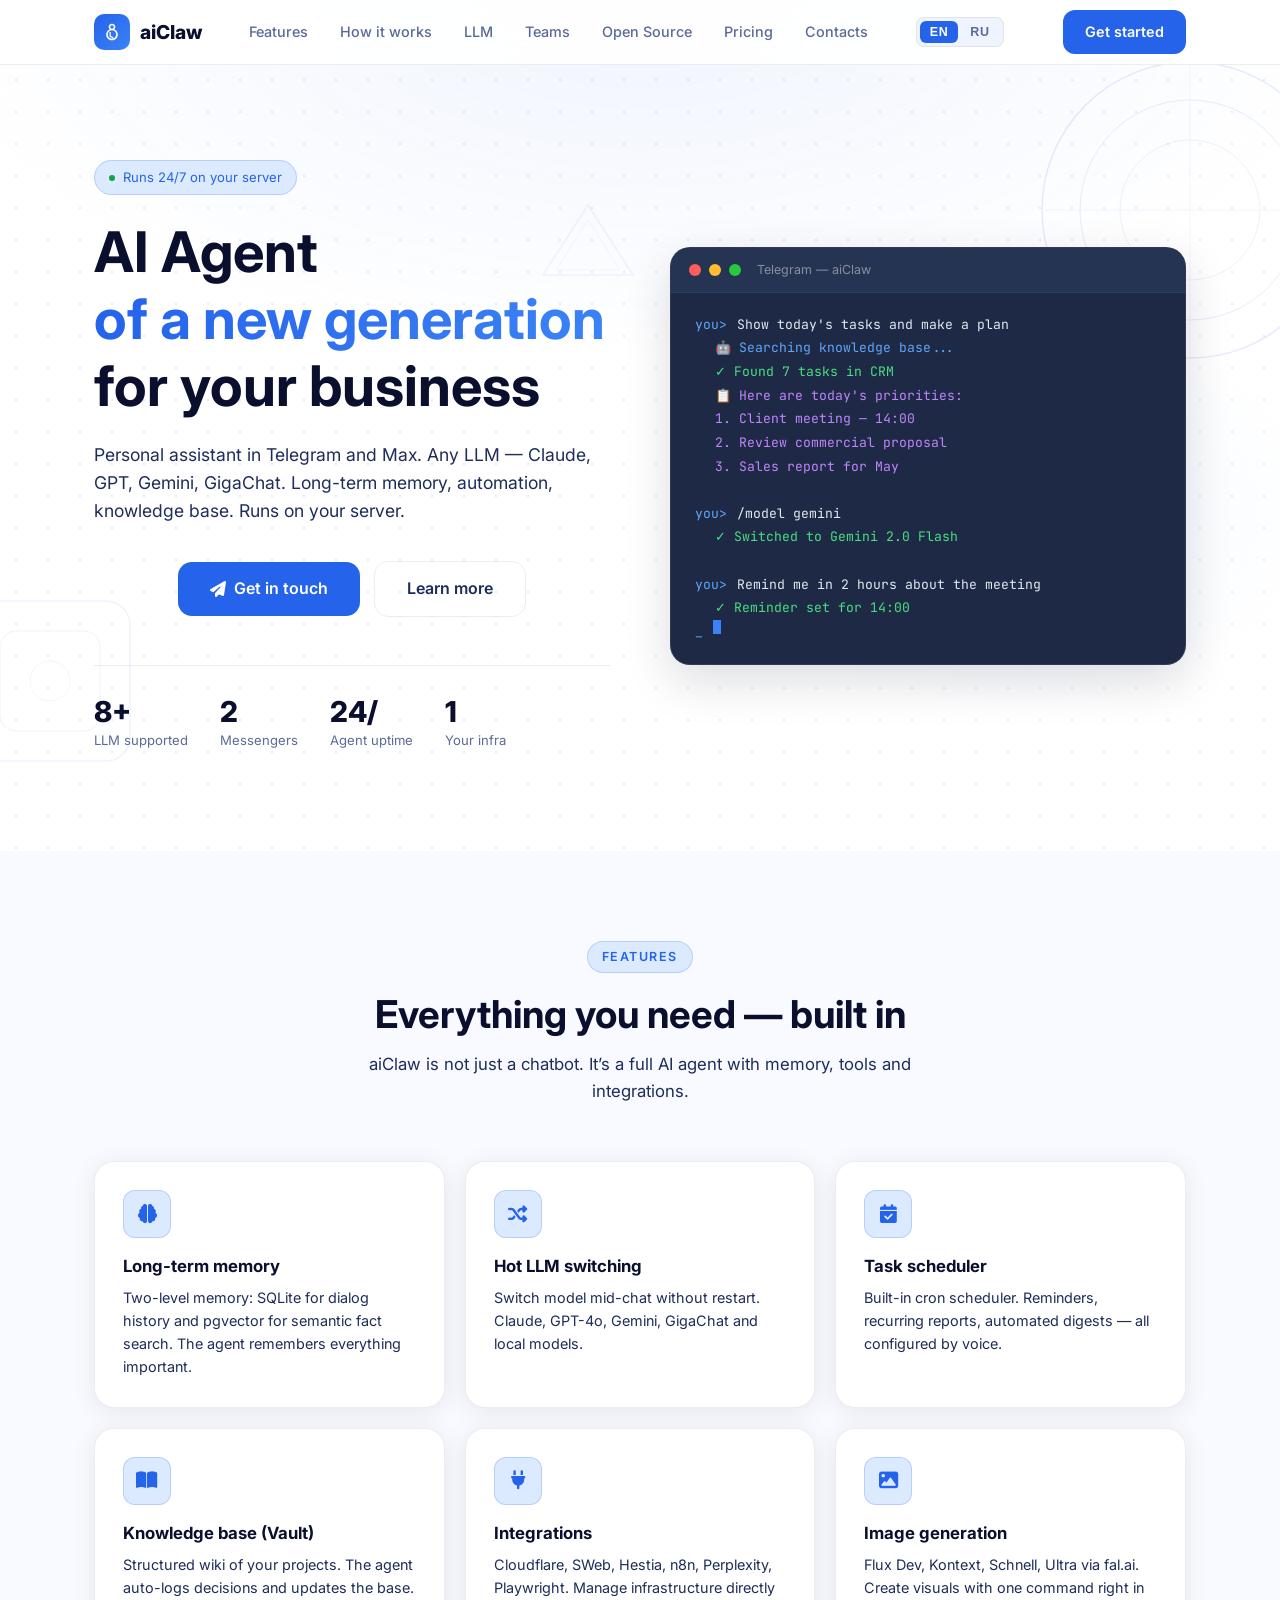
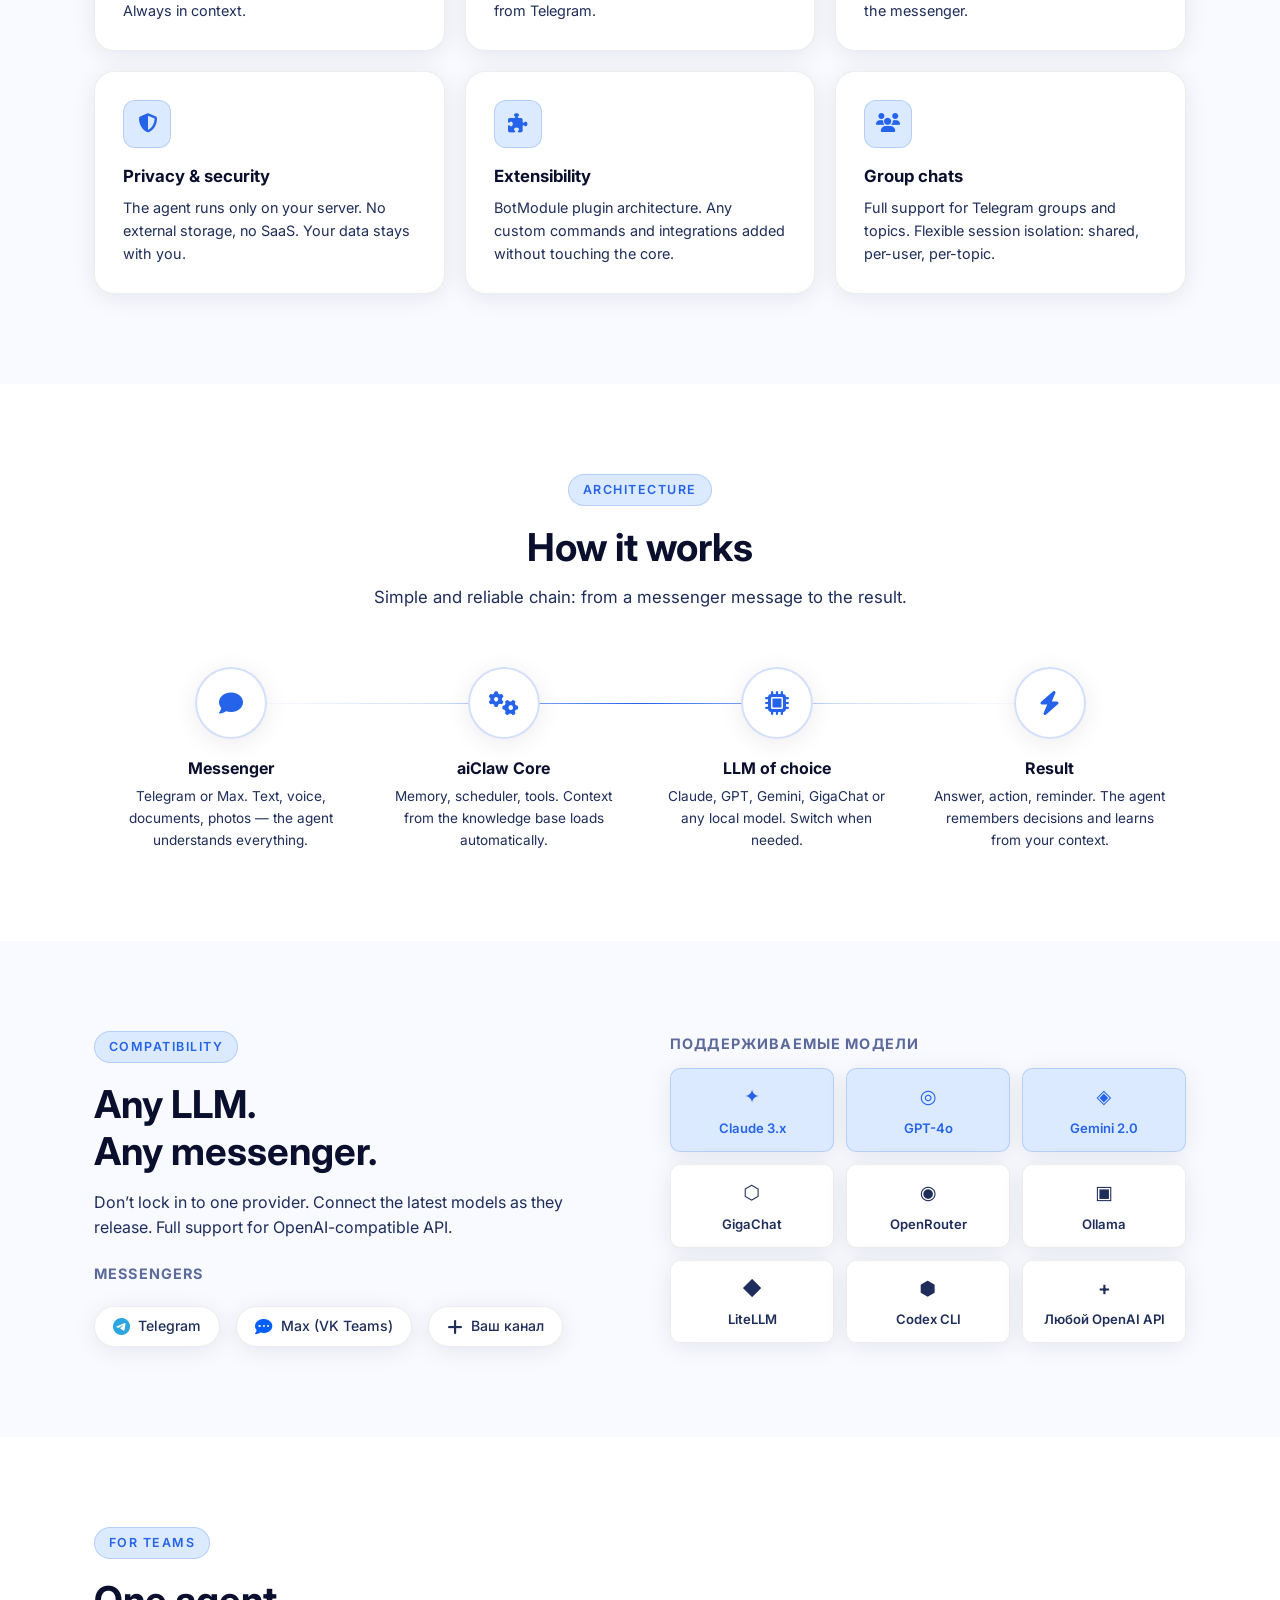
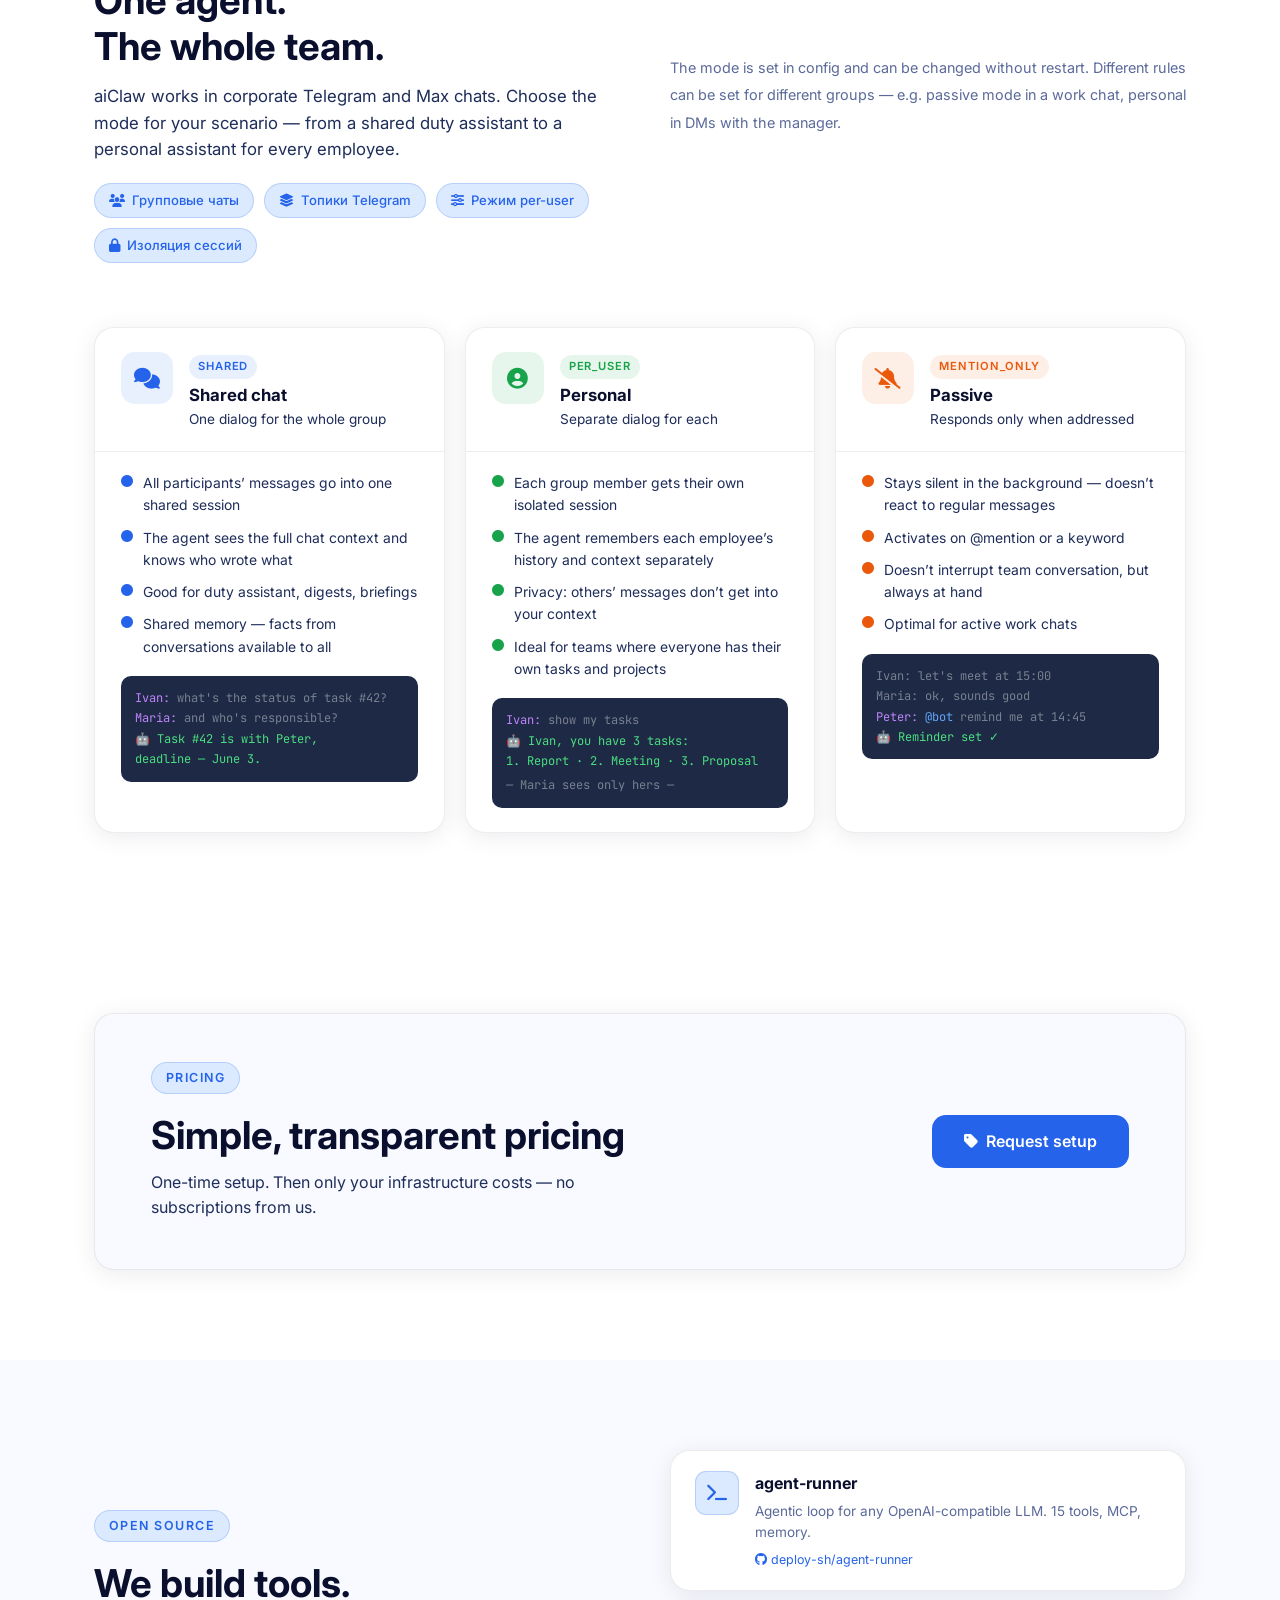
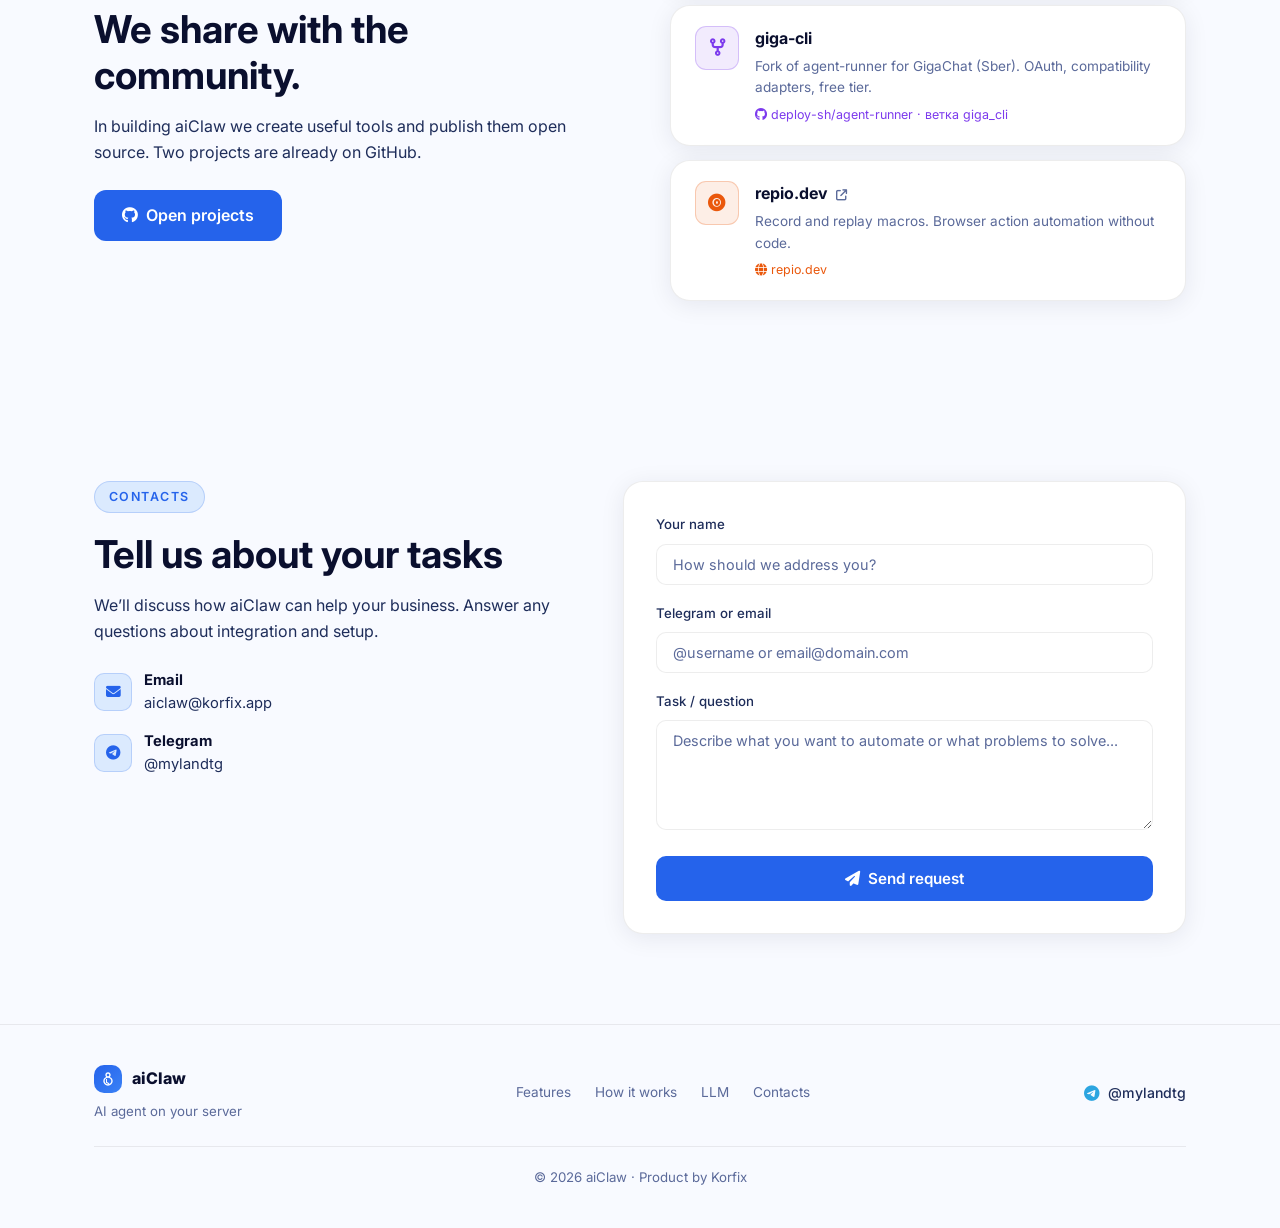
==== commit 7b9e673e: "feat: add prices.html with dual-currency pricing table - prices.html: standalone bilingual pricing p" ====
--- a/index.html
+++ b/index.html
@@ -55,6 +55,7 @@
       <li><a href="#llms" data-i18n="nav_llm">LLM</a></li>
       <li><a href="#team" data-i18n="nav_teams">Teams</a></li>
       <li><a href="/opensource.html" data-i18n="nav_oss">Open Source</a></li>
+      <li><a href="/prices.html" data-i18n="nav_pricing">Pricing</a></li>
       <li><a href="#contact" data-i18n="nav_contact">Contacts</a></li>
     </ul>
     <div class="lang-toggle">
@@ -465,67 +466,20 @@
 <!-- ── PRICING ── -->
 <section id="pricing">
   <div class="container">
-    <div class="section-header reveal">
-      <div class="section-label" data-i18n="pricing_label">Setup</div>
-      <h2 data-i18n="pricing_title">Your server — your rules</h2>
-      <p data-i18n="pricing_sub">Pay once for installation and setup. Then only server and LLM costs.</p>
-    </div>
-    <div class="pricing-card reveal">
-      <h3 style="font-size:1.3rem; margin-bottom:8px;" data-i18n="pricing_card_title">What's included in the setup</h3>
-      <p style="font-size:0.9rem;" data-i18n="pricing_card_sub">We configure for your tasks, integrate needed services, train users</p>
-      <div class="pricing-grid">
-        <div class="pricing-item">
-          <i class="fas fa-server"></i>
-          <div>
-            <strong data-i18n="p1_title">VDS deployment</strong>
-            <p data-i18n="p1_desc">Install on your server, systemd service, autostart</p>
-          </div>
-        </div>
-        <div class="pricing-item">
-          <i class="fas fa-robot"></i>
-          <div>
-            <strong data-i18n="p2_title">LLM configuration</strong>
-            <p data-i18n="p2_desc">Connect chosen providers, configure roles</p>
-          </div>
-        </div>
-        <div class="pricing-item">
-          <i class="fas fa-database"></i>
-          <div>
-            <strong data-i18n="p3_title">Memory setup</strong>
-            <p data-i18n="p3_desc">SQLite + pgvector, semantic search, knowledge bases</p>
-          </div>
-        </div>
-        <div class="pricing-item">
-          <i class="fas fa-link"></i>
-          <div>
-            <strong data-i18n="p4_title">Integrations</strong>
-            <p data-i18n="p4_desc">CRM, n8n, cloud services, your APIs</p>
-          </div>
-        </div>
-        <div class="pricing-item">
-          <i class="fas fa-headset"></i>
-          <div>
-            <strong data-i18n="p5_title">Team training</strong>
-            <p data-i18n="p5_desc">Instructions, command templates, best practices</p>
-          </div>
-        </div>
-        <div class="pricing-item">
-          <i class="fas fa-arrows-rotate"></i>
-          <div>
-            <strong data-i18n="p6_title">Updates</strong>
-            <p data-i18n="p6_desc">Binary agent updates as new versions release</p>
-          </div>
-        </div>
-      </div>
-      <div style="margin-top:32px; padding-top:24px; border-top:1px solid var(--border); text-align:center;">
-        <a href="#contact" class="btn btn-primary btn-lg">
-          <i class="fas fa-paper-plane"></i>
-          <span data-i18n="pricing_btn">Request setup</span>
-        </a>
-      </div>
-    </div>
-  </div>
-</section>
+    <div class="pricing-teaser reveal">
+      <div>
+        <div class="section-label" data-i18n="pricing_label">Pricing</div>
+        <h2 data-i18n="pricing_title">From $2,500 — on your server</h2>
+        <p data-i18n="pricing_sub">One-time setup. Then only your infrastructure costs — no subscriptions from us.</p>
+      </div>
+      <a href="/prices.html" class="btn btn-primary btn-lg">
+        <i class="fas fa-tag"></i>
+        <span data-i18n="pricing_btn">See full pricing</span>
+      </a>
+    </div>
+  </div>
+</section>
+
 
 <!-- ── OPEN SOURCE ── -->
 <section id="opensource">
--- a/css/style.css
+++ b/css/style.css
@@ -0,0 +1,1495 @@
+*, *::before, *::after { box-sizing: border-box; margin: 0; padding: 0; }
+
+:root {
+  --bg0: #ffffff;
+  --bg1: #f8faff;
+  --bg2: #f0f4ff;
+  --bg3: #e8eeff;
+  --bg4: #d0d8f0;
+  --blue: #2563eb;
+  --blue-hover: #1d4ed8;
+  --blue-light: #3b82f6;
+  --blue-dim: #dbeafe;
+  --blue-glow: rgba(37, 99, 235, 0.08);
+  --blue-glow2: rgba(37, 99, 235, 0.15);
+  --green: #16a34a;
+  --green-glow: rgba(22, 163, 74, 0.1);
+  --purple: #7c3aed;
+  --purple-glow: rgba(124, 58, 237, 0.1);
+  --orange: #ea580c;
+  --orange-glow: rgba(234, 88, 12, 0.1);
+  --text: #0a0f2e;
+  --text2: #1e2d5a;
+  --text3: #5b6a9a;
+  --border: rgba(0, 0, 0, 0.07);
+  --border2: rgba(37, 99, 235, 0.2);
+  --shadow: 0 4px 24px rgba(10, 15, 46, 0.08);
+  --shadow-hover: 0 16px 48px rgba(10, 15, 46, 0.14);
+  --radius: 12px;
+  --radius-lg: 20px;
+}
+
+html { scroll-behavior: smooth; }
+
+body {
+  background: var(--bg0);
+  color: var(--text);
+  font-family: 'Inter', system-ui, sans-serif;
+  font-size: 16px;
+  line-height: 1.6;
+  overflow-x: hidden;
+}
+
+/* ── TYPOGRAPHY ── */
+h1, h2, h3, h4 { line-height: 1.2; font-weight: 700; color: var(--text); }
+h1 { font-size: clamp(2rem, 5vw, 3.5rem); }
+h2 { font-size: clamp(1.5rem, 3vw, 2.4rem); }
+h3 { font-size: 1.2rem; }
+p { color: var(--text2); }
+a { color: var(--blue); text-decoration: none; transition: color .2s; }
+a:hover { color: var(--blue-hover); }
+
+code {
+  font-family: 'JetBrains Mono', monospace;
+  font-size: 0.85em;
+  background: var(--bg3);
+  border: 1px solid var(--border);
+  border-radius: 5px;
+  padding: 2px 7px;
+  color: var(--green);
+}
+
+.section-label {
+  display: inline-block;
+  font-size: 0.78rem;
+  font-weight: 600;
+  letter-spacing: 0.12em;
+  text-transform: uppercase;
+  color: var(--blue);
+  background: var(--blue-dim);
+  border: 1px solid var(--border2);
+  padding: 5px 14px;
+  border-radius: 100px;
+  margin-bottom: 18px;
+}
+
+/* ── LAYOUT ── */
+.container {
+  max-width: 1140px;
+  margin: 0 auto;
+  padding: 0 24px;
+}
+
+section { padding: 90px 0; }
+
+/* ── REVEAL ANIMATION ── */
+.reveal {
+  opacity: 0;
+  transform: translateY(28px);
+  transition: opacity 0.6s ease, transform 0.6s ease;
+}
+
+.reveal.visible {
+  opacity: 1;
+  transform: none;
+}
+
+/* ── NAV ── */
+nav {
+  position: fixed;
+  top: 0; left: 0; right: 0;
+  z-index: 100;
+  background: rgba(255, 255, 255, 0.9);
+  backdrop-filter: blur(16px);
+  border-bottom: 1px solid var(--border);
+  transition: box-shadow .3s, height .3s;
+}
+
+nav.scrolled {
+  box-shadow: 0 2px 20px rgba(10, 15, 46, 0.1);
+}
+
+.nav-inner {
+  display: flex;
+  align-items: center;
+  justify-content: space-between;
+  height: 64px;
+  max-width: 1140px;
+  margin: 0 auto;
+  padding: 0 24px;
+  transition: height .3s;
+}
+
+nav.scrolled .nav-inner {
+  height: 56px;
+}
+
+.logo {
+  display: flex;
+  align-items: center;
+  gap: 10px;
+  font-weight: 800;
+  font-size: 1.2rem;
+  color: var(--text);
+}
+
+.logo-icon {
+  width: 36px;
+  height: 36px;
+  background: linear-gradient(135deg, #2563eb 0%, #3b82f6 100%);
+  border-radius: 10px;
+  display: flex;
+  align-items: center;
+  justify-content: center;
+}
+
+.logo-icon svg { width: 20px; height: 20px; fill: #fff; }
+
+.nav-links {
+  display: flex;
+  align-items: center;
+  gap: 32px;
+  list-style: none;
+}
+
+.nav-links a {
+  color: var(--text3);
+  font-size: 0.9rem;
+  font-weight: 500;
+  transition: color .2s;
+}
+
+.nav-links a:hover,
+.nav-links a.active { color: var(--text); }
+
+.btn {
+  display: inline-flex;
+  align-items: center;
+  gap: 8px;
+  font-weight: 600;
+  font-size: 0.9rem;
+  padding: 10px 22px;
+  border-radius: var(--radius);
+  border: none;
+  cursor: pointer;
+  transition: all .2s;
+  text-decoration: none;
+}
+
+.btn-primary {
+  background: var(--blue);
+  color: #fff;
+}
+.btn-primary:hover {
+  background: var(--blue-hover);
+  color: #fff;
+  transform: translateY(-1px);
+  box-shadow: 0 8px 24px rgba(37, 99, 235, 0.35);
+}
+
+.btn-outline {
+  background: transparent;
+  color: var(--text2);
+  border: 1px solid var(--border);
+}
+.btn-outline:hover {
+  border-color: var(--blue);
+  color: var(--blue);
+}
+
+.btn-lg {
+  font-size: 1rem;
+  padding: 14px 32px;
+  border-radius: 14px;
+}
+
+.btn-ghost {
+  background: transparent;
+  color: var(--text2);
+}
+.btn-ghost:hover { color: var(--text); }
+
+.btn-green {
+  background: rgba(22, 163, 74, 0.1);
+  color: var(--green);
+  border: 1px solid rgba(22, 163, 74, 0.25);
+}
+.btn-green:hover {
+  background: rgba(22, 163, 74, 0.18);
+  color: var(--green);
+}
+
+/* ── HERO ── */
+#hero {
+  padding: 160px 0 100px;
+  position: relative;
+  overflow: hidden;
+}
+
+.hero-bg {
+  position: absolute;
+  inset: 0;
+  background:
+    radial-gradient(ellipse 80% 60% at 50% 0%, rgba(37, 99, 235, 0.07) 0%, transparent 70%),
+    radial-gradient(ellipse 40% 40% at 80% 60%, rgba(59, 130, 246, 0.05) 0%, transparent 60%);
+  pointer-events: none;
+}
+
+/* dot-grid pattern */
+.hero-bg::after {
+  content: '';
+  position: absolute;
+  inset: 0;
+  background-image: radial-gradient(circle, rgba(37, 99, 235, 0.12) 1px, transparent 1px);
+  background-size: 32px 32px;
+  pointer-events: none;
+}
+
+/* floating shapes */
+.hero-shape {
+  position: absolute;
+  pointer-events: none;
+  will-change: transform;
+}
+
+.hero-shape-1 {
+  width: 300px;
+  height: 300px;
+  top: 60px;
+  right: -60px;
+  opacity: 0.12;
+  animation: float1 8s ease-in-out infinite;
+}
+
+.hero-shape-2 {
+  width: 180px;
+  height: 180px;
+  bottom: 80px;
+  left: -40px;
+  opacity: 0.08;
+  animation: float2 10s ease-in-out infinite;
+}
+
+.hero-shape-3 {
+  width: 100px;
+  height: 100px;
+  top: 200px;
+  left: 42%;
+  opacity: 0.07;
+  animation: float1 7s ease-in-out infinite reverse;
+}
+
+@keyframes float1 {
+  0%, 100% { transform: translateY(0) rotate(0deg); }
+  50% { transform: translateY(-20px) rotate(8deg); }
+}
+
+@keyframes float2 {
+  0%, 100% { transform: translateY(0) rotate(0deg); }
+  50% { transform: translateY(16px) rotate(-6deg); }
+}
+
+.hero-grid {
+  display: grid;
+  grid-template-columns: 1fr 1fr;
+  gap: 60px;
+  align-items: center;
+  position: relative;
+  z-index: 1;
+}
+
+.hero-badge {
+  display: inline-flex;
+  align-items: center;
+  gap: 8px;
+  font-size: 0.82rem;
+  color: var(--blue);
+  background: var(--blue-dim);
+  border: 1px solid var(--border2);
+  padding: 6px 14px;
+  border-radius: 100px;
+  margin-bottom: 24px;
+}
+
+.hero-badge .dot {
+  width: 6px;
+  height: 6px;
+  border-radius: 50%;
+  background: #16a34a;
+  animation: pulse 2s infinite;
+}
+
+@keyframes pulse {
+  0%, 100% { opacity: 1; }
+  50% { opacity: .4; }
+}
+
+.hero-title {
+  margin-bottom: 20px;
+}
+
+.hero-title .accent {
+  background: linear-gradient(90deg, #2563eb, #3b82f6);
+  -webkit-background-clip: text;
+  -webkit-text-fill-color: transparent;
+  background-clip: text;
+  animation: gradient-shift 4s ease-in-out infinite;
+}
+
+@keyframes gradient-shift {
+  0%, 100% { background-position: 0% 50%; }
+  50% { background-position: 100% 50%; }
+}
+
+.hero-desc {
+  font-size: 1.1rem;
+  color: var(--text2);
+  margin-bottom: 36px;
+  max-width: 500px;
+}
+
+.hero-actions {
+  display: flex;
+  align-items: center;
+  gap: 16px;
+  flex-wrap: wrap;
+}
+
+.hero-stats {
+  display: flex;
+  gap: 32px;
+  margin-top: 48px;
+  padding-top: 32px;
+  border-top: 1px solid var(--border);
+}
+
+.hero-stat-num {
+  font-size: 1.8rem;
+  font-weight: 800;
+  color: var(--text);
+  line-height: 1;
+}
+
+.hero-stat-label {
+  font-size: 0.82rem;
+  color: var(--text3);
+  margin-top: 4px;
+}
+
+/* ── TERMINAL MOCKUP ── */
+.terminal {
+  background: #1e2a45;
+  border: 1px solid rgba(255,255,255,0.08);
+  border-radius: var(--radius-lg);
+  overflow: hidden;
+  position: relative;
+  box-shadow: var(--shadow-hover);
+}
+
+.terminal-header {
+  background: #253452;
+  padding: 12px 18px;
+  display: flex;
+  align-items: center;
+  gap: 8px;
+  border-bottom: 1px solid rgba(255,255,255,0.06);
+}
+
+.term-dot {
+  width: 12px; height: 12px;
+  border-radius: 50%;
+}
+.term-dot.r { background: #ff5f57; }
+.term-dot.y { background: #febc2e; }
+.term-dot.g { background: #28c840; }
+
+.term-title {
+  font-size: 0.78rem;
+  color: rgba(255,255,255,0.45);
+  margin-left: 8px;
+}
+
+.terminal-body {
+  padding: 20px 24px;
+  font-family: 'JetBrains Mono', 'Courier New', monospace;
+  font-size: 0.82rem;
+  line-height: 1.8;
+}
+
+.term-line { display: flex; gap: 10px; }
+.term-prompt { color: #60a5fa; flex-shrink: 0; }
+.term-cmd { color: #e2e8f0; }
+.term-output { color: rgba(255,255,255,0.45); padding-left: 20px; }
+.term-output.ok { color: #4ade80; }
+.term-output.info { color: #60a5fa; }
+.term-output.bot { color: #c084fc; }
+.term-cursor {
+  display: inline-block;
+  width: 8px; height: 14px;
+  background: #3b82f6;
+  vertical-align: middle;
+  animation: blink 1s step-end infinite;
+}
+
+@keyframes blink {
+  0%, 100% { opacity: 1; }
+  50% { opacity: 0; }
+}
+
+/* ── FEATURES ── */
+#features { background: var(--bg1); }
+
+.section-header {
+  text-align: center;
+  margin-bottom: 56px;
+}
+
+.section-header h2 { margin-bottom: 14px; }
+.section-header p { font-size: 1.05rem; max-width: 600px; margin: 0 auto; }
+
+.features-grid {
+  display: grid;
+  grid-template-columns: repeat(3, 1fr);
+  gap: 20px;
+}
+
+.feature-card {
+  background: var(--bg0);
+  border: 1px solid var(--border);
+  border-radius: var(--radius-lg);
+  padding: 28px;
+  transition: transform .25s, box-shadow .25s, border-color .25s;
+  position: relative;
+  overflow: hidden;
+  box-shadow: var(--shadow);
+}
+
+.feature-card::before {
+  content: '';
+  position: absolute;
+  top: 0; left: 0; right: 0;
+  height: 2px;
+  background: linear-gradient(90deg, var(--blue), transparent);
+  opacity: 0;
+  transition: opacity .25s;
+}
+
+.feature-card:hover {
+  transform: translateY(-6px);
+  box-shadow: var(--shadow-hover);
+  border-color: var(--border2);
+}
+
+.feature-card:hover::before { opacity: 1; }
+
+.feature-icon {
+  width: 48px; height: 48px;
+  background: var(--blue-dim);
+  border: 1px solid var(--border2);
+  border-radius: 12px;
+  display: flex;
+  align-items: center;
+  justify-content: center;
+  margin-bottom: 18px;
+  font-size: 1.2rem;
+  color: var(--blue);
+}
+
+.feature-card h3 {
+  margin-bottom: 10px;
+  font-size: 1.05rem;
+}
+
+.feature-card p { font-size: 0.9rem; }
+
+/* ── HOW IT WORKS ── */
+#how {
+  background: var(--bg0);
+}
+
+.flow-grid {
+  display: grid;
+  grid-template-columns: repeat(4, 1fr);
+  gap: 0;
+  position: relative;
+}
+
+.flow-grid::before {
+  content: '';
+  position: absolute;
+  top: 36px;
+  left: 12.5%;
+  right: 12.5%;
+  height: 1px;
+  background: linear-gradient(90deg, transparent, var(--border2), var(--blue), var(--border2), transparent);
+}
+
+.flow-step {
+  text-align: center;
+  padding: 0 16px;
+}
+
+.flow-num {
+  width: 72px; height: 72px;
+  border-radius: 50%;
+  background: var(--bg0);
+  border: 2px solid var(--border2);
+  display: flex;
+  align-items: center;
+  justify-content: center;
+  font-size: 1.5rem;
+  margin: 0 auto 20px;
+  position: relative;
+  z-index: 1;
+  color: var(--blue);
+  box-shadow: var(--shadow);
+}
+
+.flow-step h3 { font-size: 1rem; margin-bottom: 8px; }
+.flow-step p { font-size: 0.85rem; }
+
+/* ── LLMS ── */
+#llms { background: var(--bg1); }
+
+.llms-wrapper {
+  display: grid;
+  grid-template-columns: 1fr 1fr;
+  gap: 60px;
+  align-items: center;
+}
+
+.llm-grid {
+  display: grid;
+  grid-template-columns: repeat(3, 1fr);
+  gap: 12px;
+}
+
+.llm-chip {
+  background: var(--bg0);
+  border: 1px solid var(--border);
+  border-radius: 10px;
+  padding: 12px 14px;
+  text-align: center;
+  font-size: 0.82rem;
+  font-weight: 600;
+  color: var(--text2);
+  transition: all .2s;
+  box-shadow: var(--shadow);
+}
+
+.llm-chip:hover {
+  border-color: var(--border2);
+  color: var(--blue);
+  background: var(--blue-dim);
+}
+
+.llm-chip.featured {
+  border-color: var(--border2);
+  color: var(--blue);
+  background: var(--blue-dim);
+}
+
+.llm-chip .chip-icon {
+  font-size: 1.2rem;
+  display: block;
+  margin-bottom: 6px;
+}
+
+.messengers {
+  display: flex;
+  gap: 16px;
+  margin-top: 24px;
+  flex-wrap: wrap;
+}
+
+.messenger-badge {
+  display: flex;
+  align-items: center;
+  gap: 8px;
+  background: var(--bg0);
+  border: 1px solid var(--border);
+  border-radius: 100px;
+  padding: 8px 18px;
+  font-size: 0.88rem;
+  font-weight: 500;
+  color: var(--text2);
+  box-shadow: var(--shadow);
+}
+
+.messenger-badge i { font-size: 1.1rem; }
+.messenger-badge.tg i { color: #2CA5E0; }
+.messenger-badge.max i { color: #005FF9; }
+
+/* ── PRICING ── */
+#pricing {
+  background: var(--bg0);
+}
+
+.plans-group { }
+
+.plans-group-header {
+  display: flex;
+  align-items: center;
+  gap: 12px;
+  margin-bottom: 20px;
+}
+
+.plans-group-title {
+  font-size: 1rem;
+  font-weight: 700;
+  color: var(--text);
+}
+
+.plans-group-badge {
+  font-size: 0.72rem;
+  font-weight: 600;
+  letter-spacing: .07em;
+  text-transform: uppercase;
+  background: var(--bg3);
+  border: 1px solid var(--border);
+  color: var(--text3);
+  padding: 3px 10px;
+  border-radius: 100px;
+}
+
+.plans-grid {
+  display: grid;
+  grid-template-columns: 1fr 1fr;
+  gap: 20px;
+}
+
+.plan-card {
+  background: var(--bg0);
+  border: 1px solid var(--border);
+  border-radius: var(--radius-lg);
+  padding: 28px 32px;
+  position: relative;
+  transition: transform .25s, box-shadow .25s, border-color .25s;
+  box-shadow: var(--shadow);
+  display: flex;
+  flex-direction: column;
+  gap: 20px;
+}
+
+.plan-card:hover {
+  transform: translateY(-4px);
+  box-shadow: var(--shadow-hover);
+  border-color: var(--border2);
+}
+
+.plan-card.plan-featured {
+  border-color: var(--blue);
+  background: var(--blue-dim);
+}
+
+.plan-card.plan-featured::before {
+  content: '';
+  position: absolute;
+  top: 0; left: 0; right: 0;
+  height: 3px;
+  background: linear-gradient(90deg, var(--blue), #60a5fa);
+  border-radius: var(--radius-lg) var(--radius-lg) 0 0;
+}
+
+.plan-header {
+  display: flex;
+  align-items: flex-start;
+  gap: 14px;
+}
+
+.plan-icon {
+  width: 46px; height: 46px;
+  border-radius: 12px;
+  display: flex;
+  align-items: center;
+  justify-content: center;
+  font-size: 1.1rem;
+  flex-shrink: 0;
+}
+
+.plan-icon-blue   { background: var(--blue-dim); color: var(--blue); border: 1px solid var(--border2); }
+.plan-icon-green  { background: var(--green-glow); color: var(--green); border: 1px solid rgba(22,163,74,.25); }
+.plan-icon-purple { background: var(--purple-glow); color: var(--purple); border: 1px solid rgba(124,58,237,.25); }
+
+.plan-tag {
+  display: inline-block;
+  font-size: 0.7rem;
+  font-weight: 600;
+  letter-spacing: .08em;
+  text-transform: uppercase;
+  color: var(--blue);
+  margin-bottom: 4px;
+}
+
+.plan-header h3 { font-size: 1.1rem; margin-bottom: 4px; }
+
+.plan-desc { font-size: 0.85rem; color: var(--text3); }
+
+.plan-price {
+  display: flex;
+  align-items: baseline;
+  gap: 6px;
+  padding: 16px 0;
+  border-top: 1px solid var(--border);
+  border-bottom: 1px solid var(--border);
+}
+
+.price-from {
+  font-size: 0.82rem;
+  color: var(--text3);
+}
+
+.price-num {
+  font-size: 1.9rem;
+  font-weight: 800;
+  color: var(--text);
+  letter-spacing: -0.02em;
+  line-height: 1;
+}
+
+.plan-card.plan-featured .price-num { color: var(--blue); }
+
+.price-currency {
+  font-size: 0.95rem;
+  font-weight: 600;
+  color: var(--text2);
+}
+
+.plan-features-list {
+  list-style: none;
+  display: flex;
+  flex-direction: column;
+  gap: 9px;
+  flex: 1;
+}
+
+.plan-features-list li {
+  display: flex;
+  align-items: flex-start;
+  gap: 9px;
+  font-size: 0.87rem;
+  color: var(--text2);
+}
+
+.plan-features-list li i {
+  color: var(--green);
+  margin-top: 3px;
+  font-size: 0.72rem;
+  flex-shrink: 0;
+}
+
+.plan-btn {
+  width: 100%;
+  justify-content: center;
+  margin-top: auto;
+}
+
+.price-alt {
+  font-size: 0.78rem;
+  color: var(--text3);
+  margin-top: 2px;
+}
+
+.pricing-note {
+  text-align: center;
+  font-size: 0.85rem;
+  color: var(--text3);
+  margin-top: 32px;
+  display: flex;
+  align-items: center;
+  justify-content: center;
+  gap: 8px;
+}
+
+.pricing-note i { color: var(--blue); }
+
+/* ── PRICING TEASER (index.html) ── */
+.pricing-teaser {
+  display: flex;
+  align-items: center;
+  justify-content: space-between;
+  gap: 40px;
+  background: var(--bg1);
+  border: 1px solid var(--border);
+  border-radius: var(--radius-lg);
+  padding: 48px 56px;
+  box-shadow: var(--shadow);
+  flex-wrap: wrap;
+}
+
+.pricing-teaser h2 { margin-bottom: 12px; }
+.pricing-teaser p { max-width: 520px; }
+
+/* ── CONTACT ── */
+#contact {
+  background: var(--bg1);
+}
+
+.contact-wrapper {
+  display: grid;
+  grid-template-columns: 1fr 1.2fr;
+  gap: 60px;
+  align-items: start;
+}
+
+.contact-info h2 { margin-bottom: 16px; }
+.contact-info p { margin-bottom: 24px; }
+
+.contact-links {
+  display: flex;
+  flex-direction: column;
+  gap: 14px;
+}
+
+.contact-link {
+  display: flex;
+  align-items: center;
+  gap: 12px;
+  color: var(--text2);
+  font-size: 0.92rem;
+  transition: color .2s;
+}
+
+.contact-link:hover { color: var(--text); }
+
+.contact-link .cl-icon {
+  width: 38px; height: 38px;
+  background: var(--blue-dim);
+  border: 1px solid var(--border2);
+  border-radius: 10px;
+  display: flex;
+  align-items: center;
+  justify-content: center;
+  color: var(--blue);
+  flex-shrink: 0;
+}
+
+.contact-form {
+  background: var(--bg0);
+  border: 1px solid var(--border);
+  border-radius: var(--radius-lg);
+  padding: 32px;
+  box-shadow: var(--shadow);
+}
+
+.form-group { margin-bottom: 18px; }
+
+.form-label {
+  display: block;
+  font-size: 0.83rem;
+  font-weight: 500;
+  color: var(--text2);
+  margin-bottom: 8px;
+}
+
+.form-control {
+  width: 100%;
+  background: var(--bg0);
+  border: 1px solid var(--border);
+  border-radius: 10px;
+  color: var(--text);
+  font-family: inherit;
+  font-size: 0.9rem;
+  padding: 11px 16px;
+  outline: none;
+  transition: border-color .2s, box-shadow .2s;
+}
+
+.form-control:focus {
+  border-color: var(--blue);
+  box-shadow: 0 0 0 3px rgba(37, 99, 235, 0.1);
+}
+.form-control::placeholder { color: var(--text3); }
+
+textarea.form-control {
+  resize: vertical;
+  min-height: 110px;
+}
+
+.form-submit {
+  width: 100%;
+  background: var(--blue);
+  color: #fff;
+  border: none;
+  border-radius: 10px;
+  padding: 13px;
+  font-family: inherit;
+  font-size: 0.95rem;
+  font-weight: 600;
+  cursor: pointer;
+  transition: all .2s;
+  display: flex;
+  align-items: center;
+  justify-content: center;
+  gap: 8px;
+}
+
+.form-submit:hover {
+  background: var(--blue-hover);
+  transform: translateY(-1px);
+  box-shadow: 0 8px 24px rgba(37, 99, 235, 0.35);
+}
+
+/* ── FOOTER ── */
+footer {
+  background: var(--bg1);
+  border-top: 1px solid var(--border);
+  padding: 40px 0;
+}
+
+.footer-inner {
+  display: flex;
+  align-items: center;
+  justify-content: space-between;
+  flex-wrap: wrap;
+  gap: 20px;
+}
+
+.footer-copy {
+  font-size: 0.83rem;
+  color: var(--text3);
+}
+
+.footer-links {
+  display: flex;
+  align-items: center;
+  gap: 24px;
+}
+
+.footer-links a {
+  font-size: 0.85rem;
+  color: var(--text3);
+  transition: color .2s;
+}
+.footer-links a:hover { color: var(--text2); }
+
+.footer-tg {
+  display: flex;
+  align-items: center;
+  gap: 8px;
+  font-size: 0.88rem;
+  color: var(--text2);
+  font-weight: 500;
+}
+
+.footer-tg i { color: #2CA5E0; font-size: 1rem; }
+
+/* ── TEAM MODES ── */
+#team { background: var(--bg0); }
+
+.team-intro {
+  display: grid;
+  grid-template-columns: 1fr 1fr;
+  gap: 60px;
+  align-items: center;
+  margin-bottom: 64px;
+}
+
+.team-intro h2 { margin-bottom: 14px; }
+.team-intro p { font-size: 1.05rem; }
+
+.team-badges {
+  display: flex;
+  flex-wrap: wrap;
+  gap: 10px;
+  margin-top: 20px;
+}
+
+.team-badge {
+  display: flex;
+  align-items: center;
+  gap: 7px;
+  background: var(--blue-dim);
+  border: 1px solid var(--border2);
+  border-radius: 100px;
+  padding: 6px 14px;
+  font-size: 0.82rem;
+  font-weight: 500;
+  color: var(--blue);
+}
+
+.modes-grid {
+  display: grid;
+  grid-template-columns: repeat(3, 1fr);
+  gap: 20px;
+}
+
+.mode-card {
+  background: var(--bg0);
+  border: 1px solid var(--border);
+  border-radius: var(--radius-lg);
+  overflow: hidden;
+  transition: transform .25s, box-shadow .25s, border-color .25s;
+  box-shadow: var(--shadow);
+}
+
+.mode-card:hover {
+  border-color: var(--border2);
+  transform: translateY(-6px);
+  box-shadow: var(--shadow-hover);
+}
+
+.mode-header {
+  padding: 24px 26px 20px;
+  border-bottom: 1px solid var(--border);
+  display: flex;
+  align-items: flex-start;
+  gap: 16px;
+}
+
+.mode-icon {
+  width: 52px; height: 52px;
+  border-radius: 14px;
+  display: flex;
+  align-items: center;
+  justify-content: center;
+  font-size: 1.3rem;
+  flex-shrink: 0;
+}
+
+.mode-icon.shared  { background: rgba(37, 99, 235, 0.1); color: var(--blue); }
+.mode-icon.personal { background: rgba(22, 163, 74, 0.1); color: var(--green); }
+.mode-icon.passive { background: rgba(234, 88, 12, 0.1); color: var(--orange); }
+
+.mode-tag {
+  display: inline-block;
+  font-size: 0.7rem;
+  font-weight: 600;
+  letter-spacing: .08em;
+  text-transform: uppercase;
+  padding: 3px 9px;
+  border-radius: 100px;
+  margin-bottom: 6px;
+}
+
+.mode-tag.shared   { background: rgba(37, 99, 235, 0.1); color: var(--blue); }
+.mode-tag.personal { background: rgba(22, 163, 74, 0.1); color: var(--green); }
+.mode-tag.passive  { background: rgba(234, 88, 12, 0.1); color: var(--orange); }
+
+.mode-header h3 { font-size: 1.05rem; margin-bottom: 4px; }
+.mode-header p  { font-size: 0.85rem; }
+
+.mode-body { padding: 20px 26px 24px; }
+
+.mode-features {
+  list-style: none;
+  display: flex;
+  flex-direction: column;
+  gap: 10px;
+}
+
+.mode-features li {
+  display: flex;
+  align-items: flex-start;
+  gap: 10px;
+  font-size: 0.87rem;
+  color: var(--text2);
+}
+
+.mode-features li i {
+  margin-top: 3px;
+  font-size: 0.75rem;
+  flex-shrink: 0;
+}
+
+.mode-features li i.shared   { color: var(--blue); }
+.mode-features li i.personal { color: var(--green); }
+.mode-features li i.passive  { color: var(--orange); }
+
+.mode-mini-terminal {
+  margin-top: 18px;
+  background: #1e2a45;
+  border-radius: 10px;
+  padding: 12px 14px;
+  font-family: 'JetBrains Mono', monospace;
+  font-size: 0.75rem;
+  line-height: 1.7;
+}
+
+.mt-prompt { color: #60a5fa; }
+.mt-name   { color: #c084fc; }
+.mt-bot    { color: #4ade80; }
+.mt-dim    { color: rgba(255,255,255,0.4); }
+
+/* ── LANG TOGGLE ── */
+.lang-toggle {
+  display: flex;
+  align-items: center;
+  gap: 2px;
+  background: var(--bg2);
+  border: 1px solid var(--border);
+  border-radius: 8px;
+  padding: 3px;
+  margin-right: 12px;
+}
+
+.lang-btn {
+  font-size: 0.78rem;
+  font-weight: 600;
+  padding: 4px 10px;
+  border-radius: 6px;
+  border: none;
+  background: transparent;
+  color: var(--text3);
+  cursor: pointer;
+  transition: all .15s;
+  letter-spacing: .05em;
+}
+
+.lang-btn.active {
+  background: var(--blue);
+  color: #fff;
+}
+
+/* ── OPEN SOURCE page ── */
+.nav-back {
+  display: flex;
+  align-items: center;
+  gap: 7px;
+  font-size: 0.88rem;
+  color: var(--text3);
+  transition: color .2s;
+}
+.nav-back:hover { color: var(--text2); }
+
+.oss-badge {
+  display: inline-flex;
+  align-items: center;
+  gap: 8px;
+  background: var(--green-glow);
+  border: 1px solid rgba(22, 163, 74, 0.25);
+  border-radius: 100px;
+  padding: 6px 16px;
+  font-size: 0.82rem;
+  font-weight: 600;
+  color: var(--green);
+  margin-bottom: 24px;
+}
+
+.hero-content { text-align: center; max-width: 760px; margin: 0 auto; }
+.hero-content h1 { margin-bottom: 18px; }
+.hero-content p { font-size: 1.1rem; max-width: 600px; margin: 0 auto 36px; }
+.hero-actions { display: flex; justify-content: center; gap: 14px; flex-wrap: wrap; }
+
+.stats-row {
+  display: flex;
+  justify-content: center;
+  gap: 40px;
+  margin-top: 52px;
+  padding-top: 36px;
+  border-top: 1px solid var(--border);
+  flex-wrap: wrap;
+}
+
+.stat-item { text-align: center; }
+.stat-num { font-size: 1.6rem; font-weight: 800; color: var(--text); }
+.stat-label { font-size: 0.8rem; color: var(--text3); margin-top: 3px; }
+
+.project-section { padding: 80px 0; }
+.project-section:nth-child(odd) { background: var(--bg1); }
+.project-section:nth-child(even) { background: var(--bg0); }
+
+.project-header {
+  display: grid;
+  grid-template-columns: 1fr auto;
+  gap: 24px;
+  align-items: flex-start;
+  margin-bottom: 40px;
+  padding-bottom: 32px;
+  border-bottom: 1px solid var(--border);
+}
+
+.project-name {
+  display: flex;
+  align-items: center;
+  gap: 14px;
+  margin-bottom: 10px;
+}
+
+.project-icon {
+  width: 54px; height: 54px;
+  border-radius: 14px;
+  display: flex;
+  align-items: center;
+  justify-content: center;
+  font-size: 1.4rem;
+  flex-shrink: 0;
+}
+
+.project-icon.blue   { background: var(--blue-dim); color: var(--blue); border: 1px solid var(--border2); }
+.project-icon.green  { background: var(--green-glow); color: var(--green); border: 1px solid rgba(22,163,74,.25); }
+.project-icon.purple { background: var(--purple-glow); color: var(--purple); border: 1px solid rgba(124,58,237,.25); }
+.project-icon.orange { background: var(--orange-glow); color: var(--orange); border: 1px solid rgba(234,88,12,.25); }
+
+.project-name h2 { font-size: 1.7rem; }
+
+.project-meta {
+  display: flex;
+  align-items: center;
+  gap: 16px;
+  flex-wrap: wrap;
+  margin-top: 8px;
+}
+
+.meta-tag {
+  font-size: 0.78rem;
+  font-weight: 500;
+  color: var(--text3);
+  display: flex;
+  align-items: center;
+  gap: 5px;
+}
+
+.project-actions { display: flex; gap: 10px; flex-wrap: wrap; }
+
+.project-body {
+  display: grid;
+  grid-template-columns: 1.1fr 1fr;
+  gap: 40px;
+  align-items: start;
+}
+
+.project-desc { font-size: 1rem; line-height: 1.75; margin-bottom: 24px; }
+
+.tools-section { margin-top: 28px; }
+.tools-section h4 {
+  font-size: 0.78rem;
+  font-weight: 600;
+  letter-spacing: .1em;
+  text-transform: uppercase;
+  color: var(--text3);
+  margin-bottom: 12px;
+}
+
+.tools-grid {
+  display: flex;
+  flex-wrap: wrap;
+  gap: 8px;
+}
+
+.tool-chip {
+  font-family: 'JetBrains Mono', monospace;
+  font-size: 0.75rem;
+  background: var(--bg2);
+  border: 1px solid var(--border);
+  border-radius: 7px;
+  padding: 4px 10px;
+  color: var(--text2);
+}
+
+.code-block {
+  background: #1e2a45;
+  border: 1px solid rgba(255,255,255,0.07);
+  border-radius: var(--radius);
+  overflow: hidden;
+  box-shadow: var(--shadow);
+}
+
+.code-header {
+  background: #253452;
+  padding: 10px 16px;
+  display: flex;
+  align-items: center;
+  justify-content: space-between;
+  border-bottom: 1px solid rgba(255,255,255,0.06);
+}
+
+.code-label { font-size: 0.78rem; color: rgba(255,255,255,0.45); font-weight: 500; }
+
+.code-copy {
+  font-size: 0.75rem;
+  color: rgba(255,255,255,0.4);
+  cursor: pointer;
+  background: none;
+  border: none;
+  display: flex;
+  align-items: center;
+  gap: 5px;
+  transition: color .2s;
+}
+.code-copy:hover { color: rgba(255,255,255,0.7); }
+
+.code-body {
+  padding: 16px 18px;
+  font-family: 'JetBrains Mono', monospace;
+  font-size: 0.82rem;
+  line-height: 1.7;
+}
+
+.code-body .cb-comment { color: rgba(255,255,255,0.3); }
+.code-body .cb-cmd     { color: #e2e8f0; }
+.code-body .cb-str     { color: #a5d6ff; }
+.code-body .cb-flag    { color: #4ade80; }
+.code-body .cb-prompt  { color: #60a5fa; user-select: none; }
+
+.feature-list {
+  list-style: none;
+  display: flex;
+  flex-direction: column;
+  gap: 12px;
+  margin-top: 20px;
+}
+
+.feature-list li {
+  display: flex;
+  gap: 12px;
+  align-items: flex-start;
+  font-size: 0.92rem;
+  color: var(--text2);
+}
+
+.feature-list li i {
+  margin-top: 4px;
+  flex-shrink: 0;
+  font-size: 0.8rem;
+}
+
+.providers {
+  display: flex;
+  flex-wrap: wrap;
+  gap: 8px;
+  margin-top: 14px;
+}
+
+.provider-chip {
+  display: flex;
+  align-items: center;
+  gap: 6px;
+  background: var(--bg2);
+  border: 1px solid var(--border);
+  border-radius: 8px;
+  padding: 5px 12px;
+  font-size: 0.8rem;
+  font-weight: 500;
+  color: var(--text2);
+  transition: all .2s;
+}
+
+.provider-chip:hover {
+  border-color: var(--border2);
+  color: var(--blue);
+}
+
+.comparison-table {
+  width: 100%;
+  border-collapse: collapse;
+  font-size: 0.88rem;
+  margin-top: 20px;
+}
+
+.comparison-table th {
+  text-align: left;
+  font-size: 0.75rem;
+  font-weight: 600;
+  letter-spacing: .08em;
+  text-transform: uppercase;
+  color: var(--text3);
+  padding: 10px 12px;
+  border-bottom: 1px solid var(--border);
+}
+
+.comparison-table td {
+  padding: 11px 12px;
+  border-bottom: 1px solid var(--border);
+  color: var(--text2);
+  vertical-align: middle;
+}
+
+.comparison-table tr:last-child td { border-bottom: none; }
+.comparison-table tr:hover td { background: var(--bg2); }
+
+.comparison-table .check { color: var(--green); }
+.comparison-table .cross { color: var(--text3); opacity: .5; }
+
+.oss-cta-section {
+  background: linear-gradient(135deg, var(--blue-dim) 0%, var(--bg2) 100%);
+  border: 1px solid var(--border2);
+  border-radius: var(--radius-lg);
+  padding: 48px;
+  text-align: center;
+  margin-top: 60px;
+}
+
+.oss-cta-section h2 { margin-bottom: 12px; }
+.oss-cta-section p { margin-bottom: 28px; max-width: 500px; margin-left: auto; margin-right: auto; }
+.oss-cta-actions { display: flex; justify-content: center; gap: 14px; flex-wrap: wrap; }
+
+/* ── OPEN SOURCE inline card styles (previously onmouseover) ── */
+.oss-project-link {
+  text-decoration: none;
+  display: block;
+}
+
+.oss-project-card {
+  background: var(--bg0);
+  border: 1px solid var(--border);
+  border-radius: var(--radius-lg);
+  padding: 20px 24px;
+  transition: border-color .25s, transform .25s, box-shadow .25s;
+  display: flex;
+  align-items: flex-start;
+  gap: 16px;
+  box-shadow: var(--shadow);
+}
+
+.oss-project-card:hover {
+  border-color: var(--border2);
+  transform: translateY(-2px);
+  box-shadow: var(--shadow-hover);
+}
+
+.oss-project-card .opc-icon {
+  width: 44px; height: 44px;
+  border-radius: 11px;
+  display: flex;
+  align-items: center;
+  justify-content: center;
+  flex-shrink: 0;
+  font-size: 1.1rem;
+}
+
+.oss-project-card .opc-title {
+  font-weight: 700;
+  margin-bottom: 4px;
+  color: var(--text);
+}
+
+.oss-project-card .opc-desc {
+  font-size: 0.85rem;
+  color: var(--text3);
+}
+
+.oss-project-card .opc-repo {
+  font-size: 0.78rem;
+  margin-top: 6px;
+}
+
+/* ── OPEN SOURCE section with OSS cards ── */
+#opensource { background: var(--bg1); }
+
+/* ── RESPONSIVE ── */
+@media (max-width: 900px) {
+  .hero-grid { grid-template-columns: 1fr; }
+  .terminal { display: none; }
+  .features-grid { grid-template-columns: 1fr 1fr; }
+  .flow-grid { grid-template-columns: 1fr 1fr; gap: 32px; }
+  .flow-grid::before { display: none; }
+  .llms-wrapper { grid-template-columns: 1fr; }
+  .team-intro { grid-template-columns: 1fr; gap: 24px; }
+  .modes-grid { grid-template-columns: 1fr; }
+  .contact-wrapper { grid-template-columns: 1fr; }
+  .plans-grid { grid-template-columns: 1fr; }
+  .pricing-teaser { padding: 32px 28px; flex-direction: column; align-items: flex-start; }
+  .project-header { grid-template-columns: 1fr; }
+  .project-body { grid-template-columns: 1fr; }
+  .oss-cta-section { padding: 32px 24px; }
+}
+
+@media (max-width: 600px) {
+  .features-grid { grid-template-columns: 1fr; }
+  .nav-links { display: none; }
+  section { padding: 64px 0; }
+  #hero { padding: 120px 0 64px; }
+  .hero-stats { gap: 20px; flex-wrap: wrap; }
+  .hero-shape { display: none; }
+}
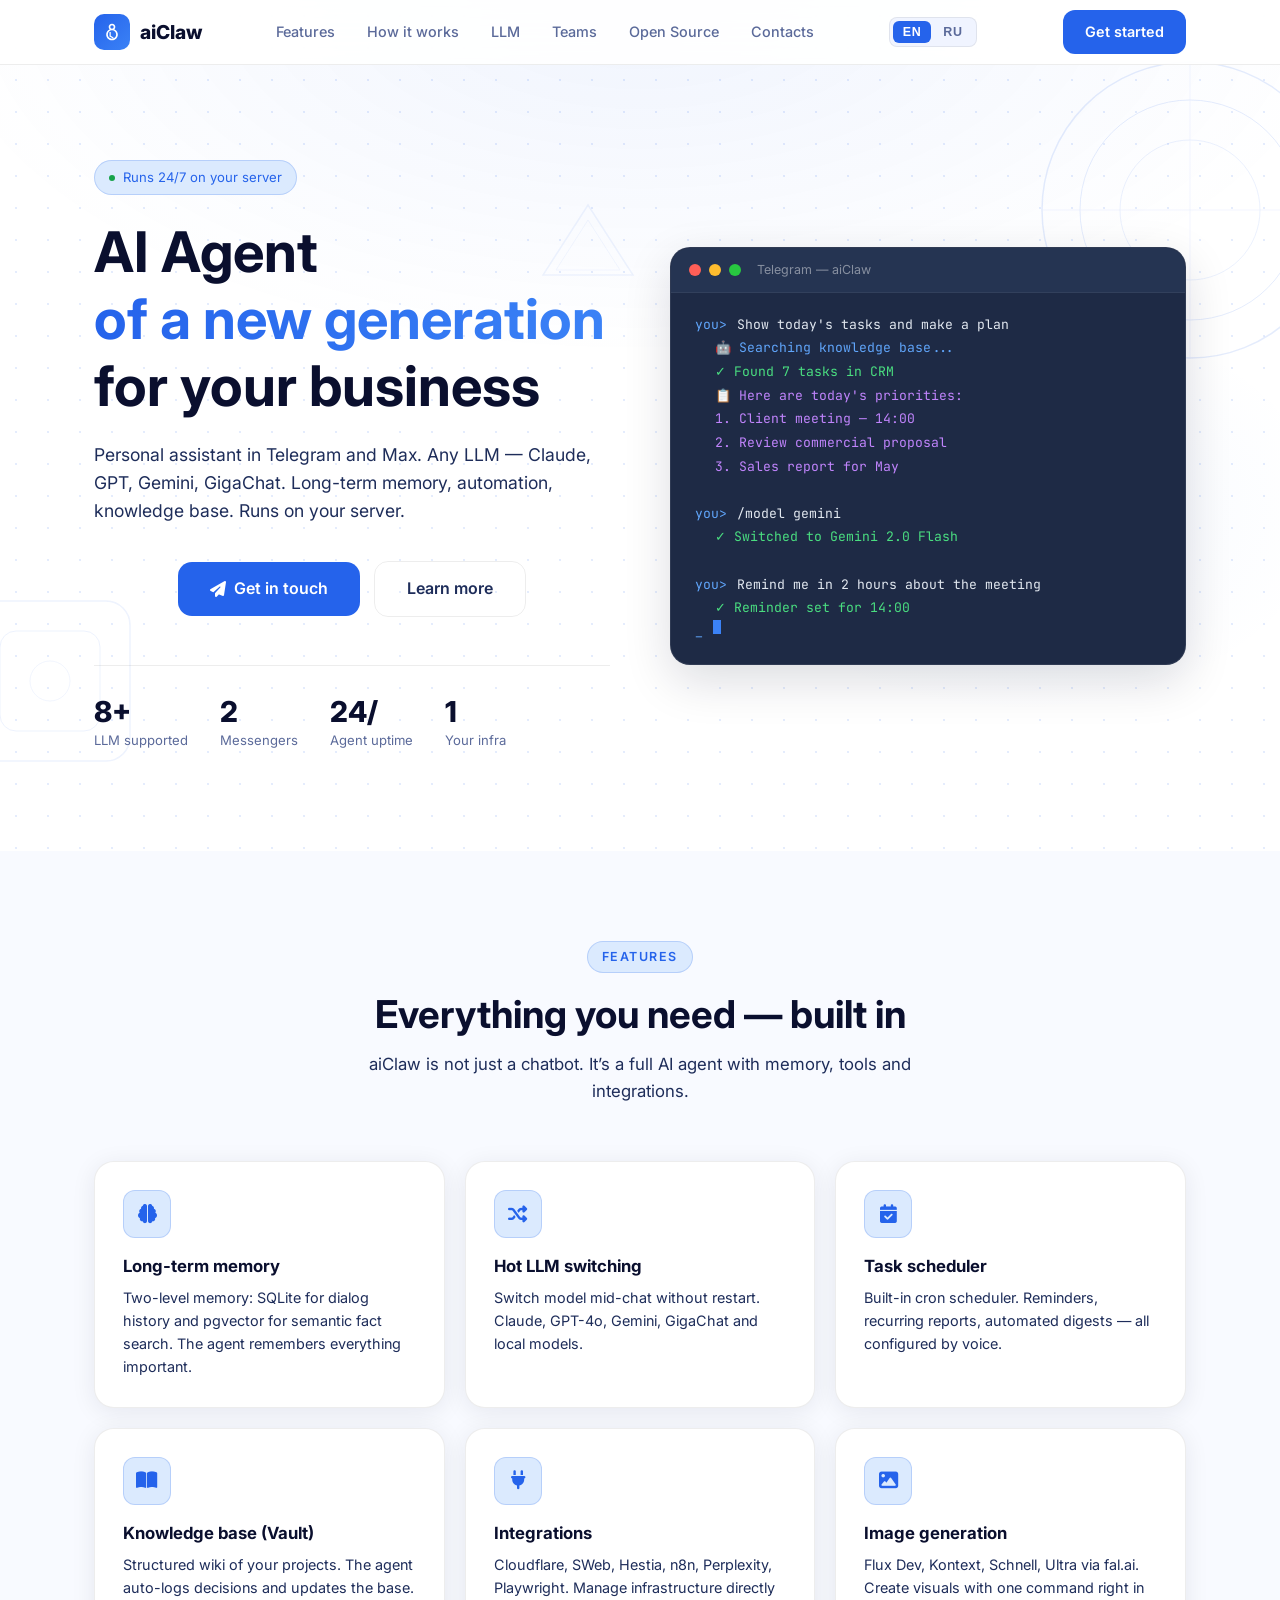
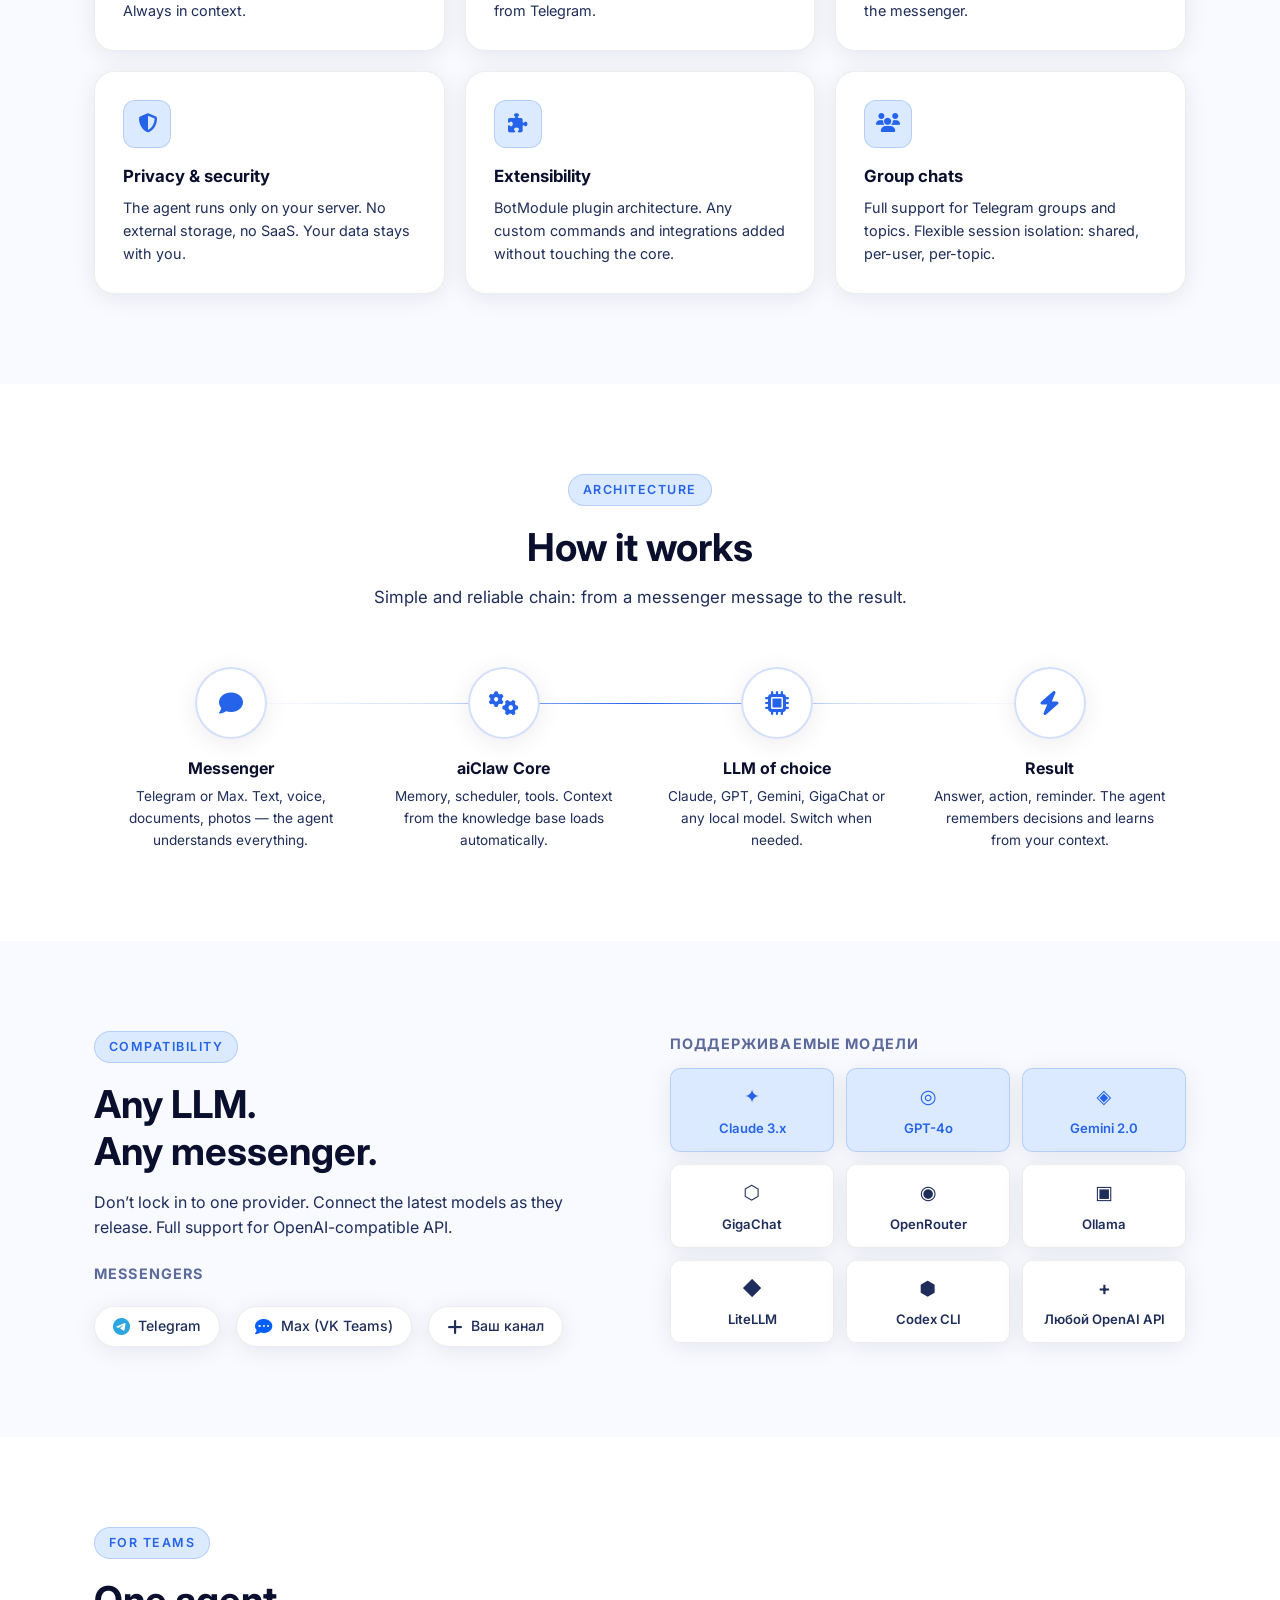
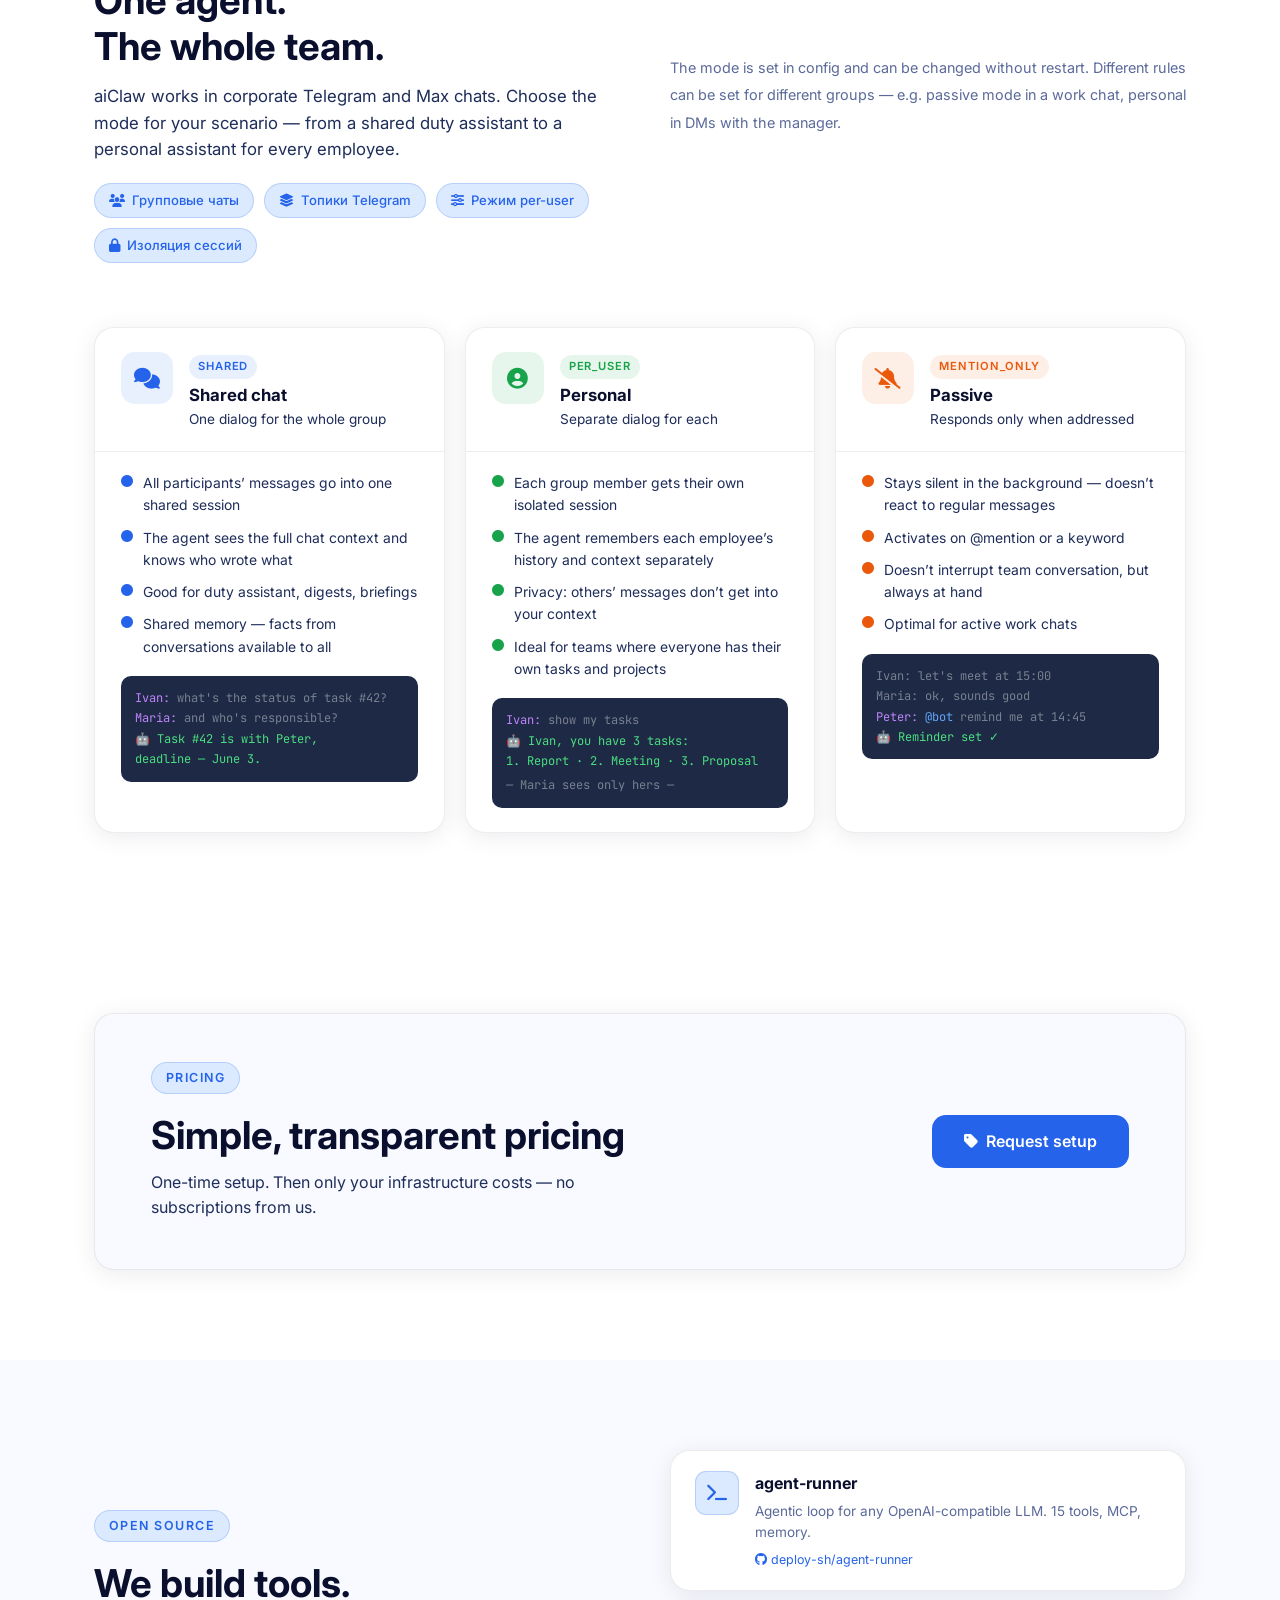
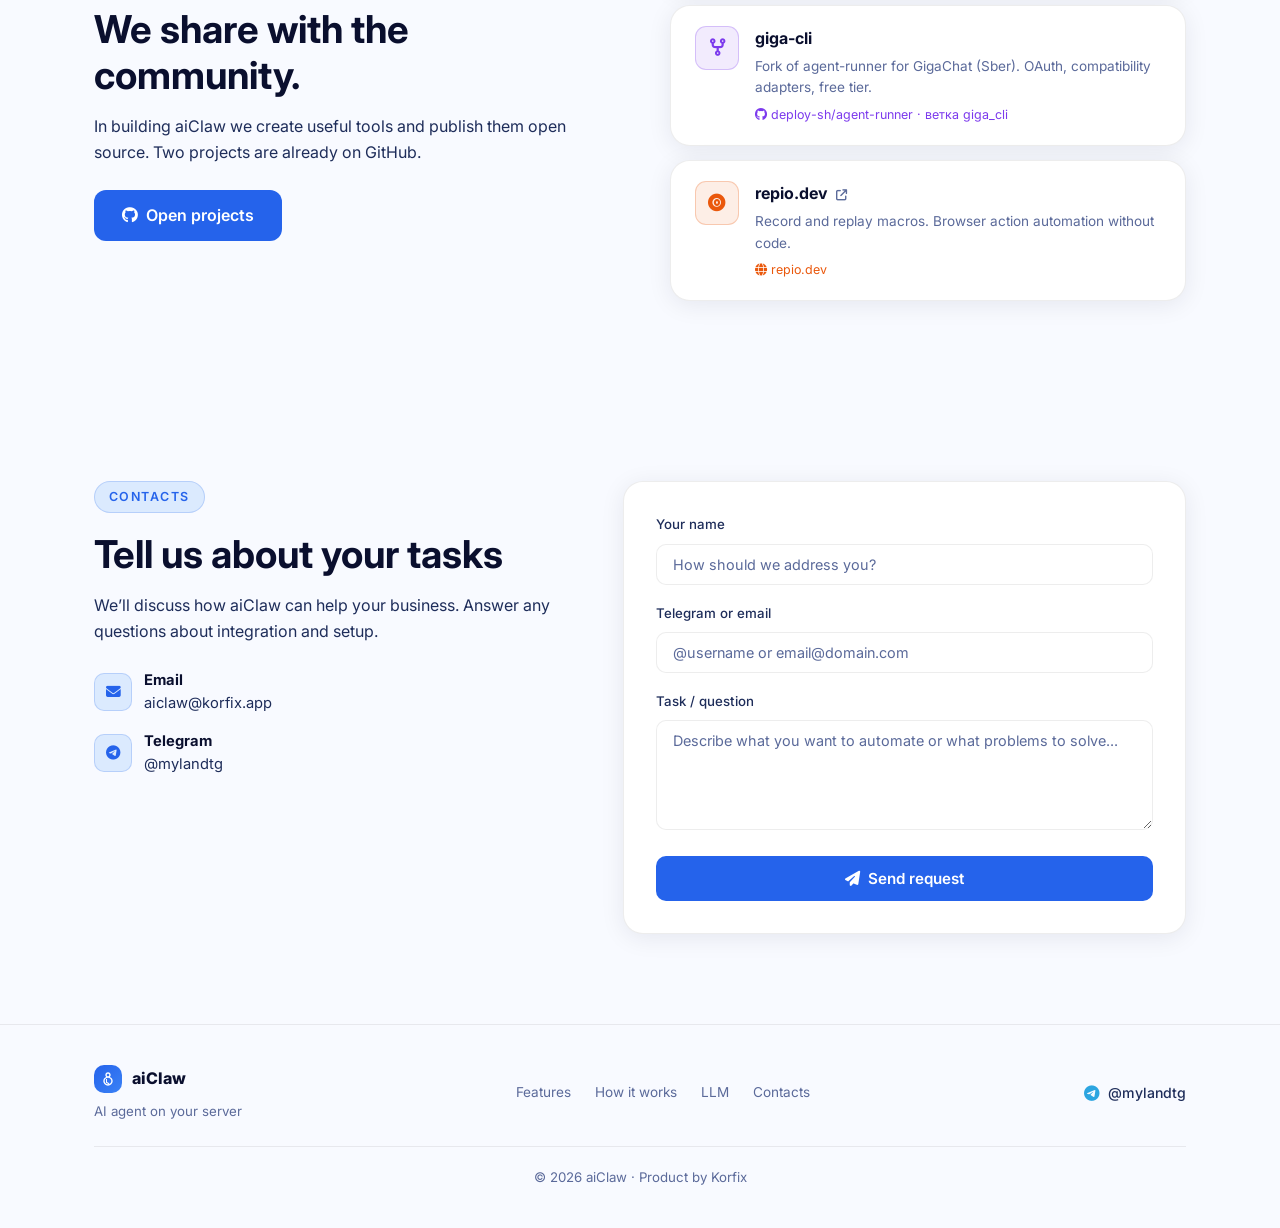
==== commit 42436d30: "fix prices page: remove rate badge, per-lang currencies, nav link, card styles - Remove Rate badge a" ====
--- a/index.html
+++ b/index.html
@@ -55,7 +55,6 @@
       <li><a href="#llms" data-i18n="nav_llm">LLM</a></li>
       <li><a href="#team" data-i18n="nav_teams">Teams</a></li>
       <li><a href="/opensource.html" data-i18n="nav_oss">Open Source</a></li>
-      <li><a href="/prices.html" data-i18n="nav_pricing">Pricing</a></li>
       <li><a href="#contact" data-i18n="nav_contact">Contacts</a></li>
     </ul>
     <div class="lang-toggle">
--- a/css/style.css
+++ b/css/style.css
@@ -659,8 +659,8 @@
 }
 
 .plan-card {
-  background: var(--bg0);
-  border: 1px solid var(--border);
+  background: var(--bg1);
+  border: 1px solid var(--bg4);
   border-radius: var(--radius-lg);
   padding: 28px 32px;
   position: relative;
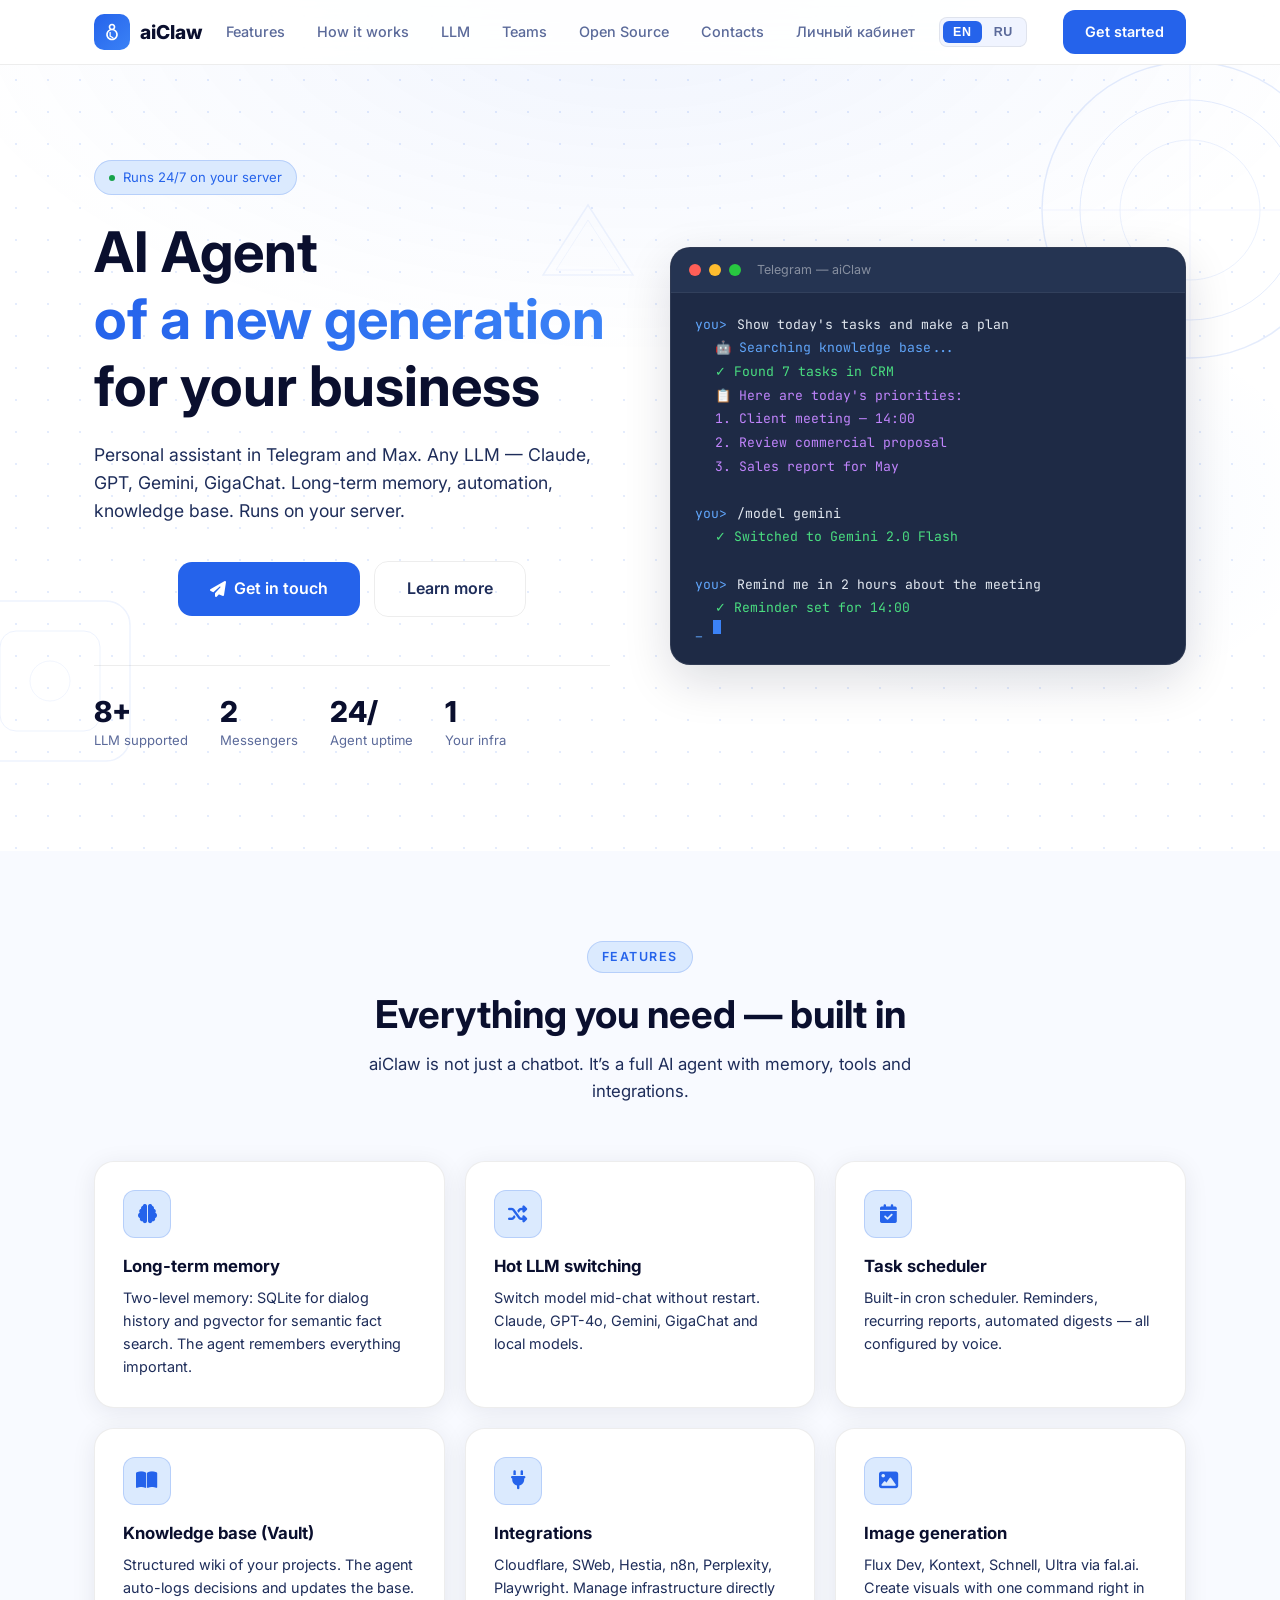
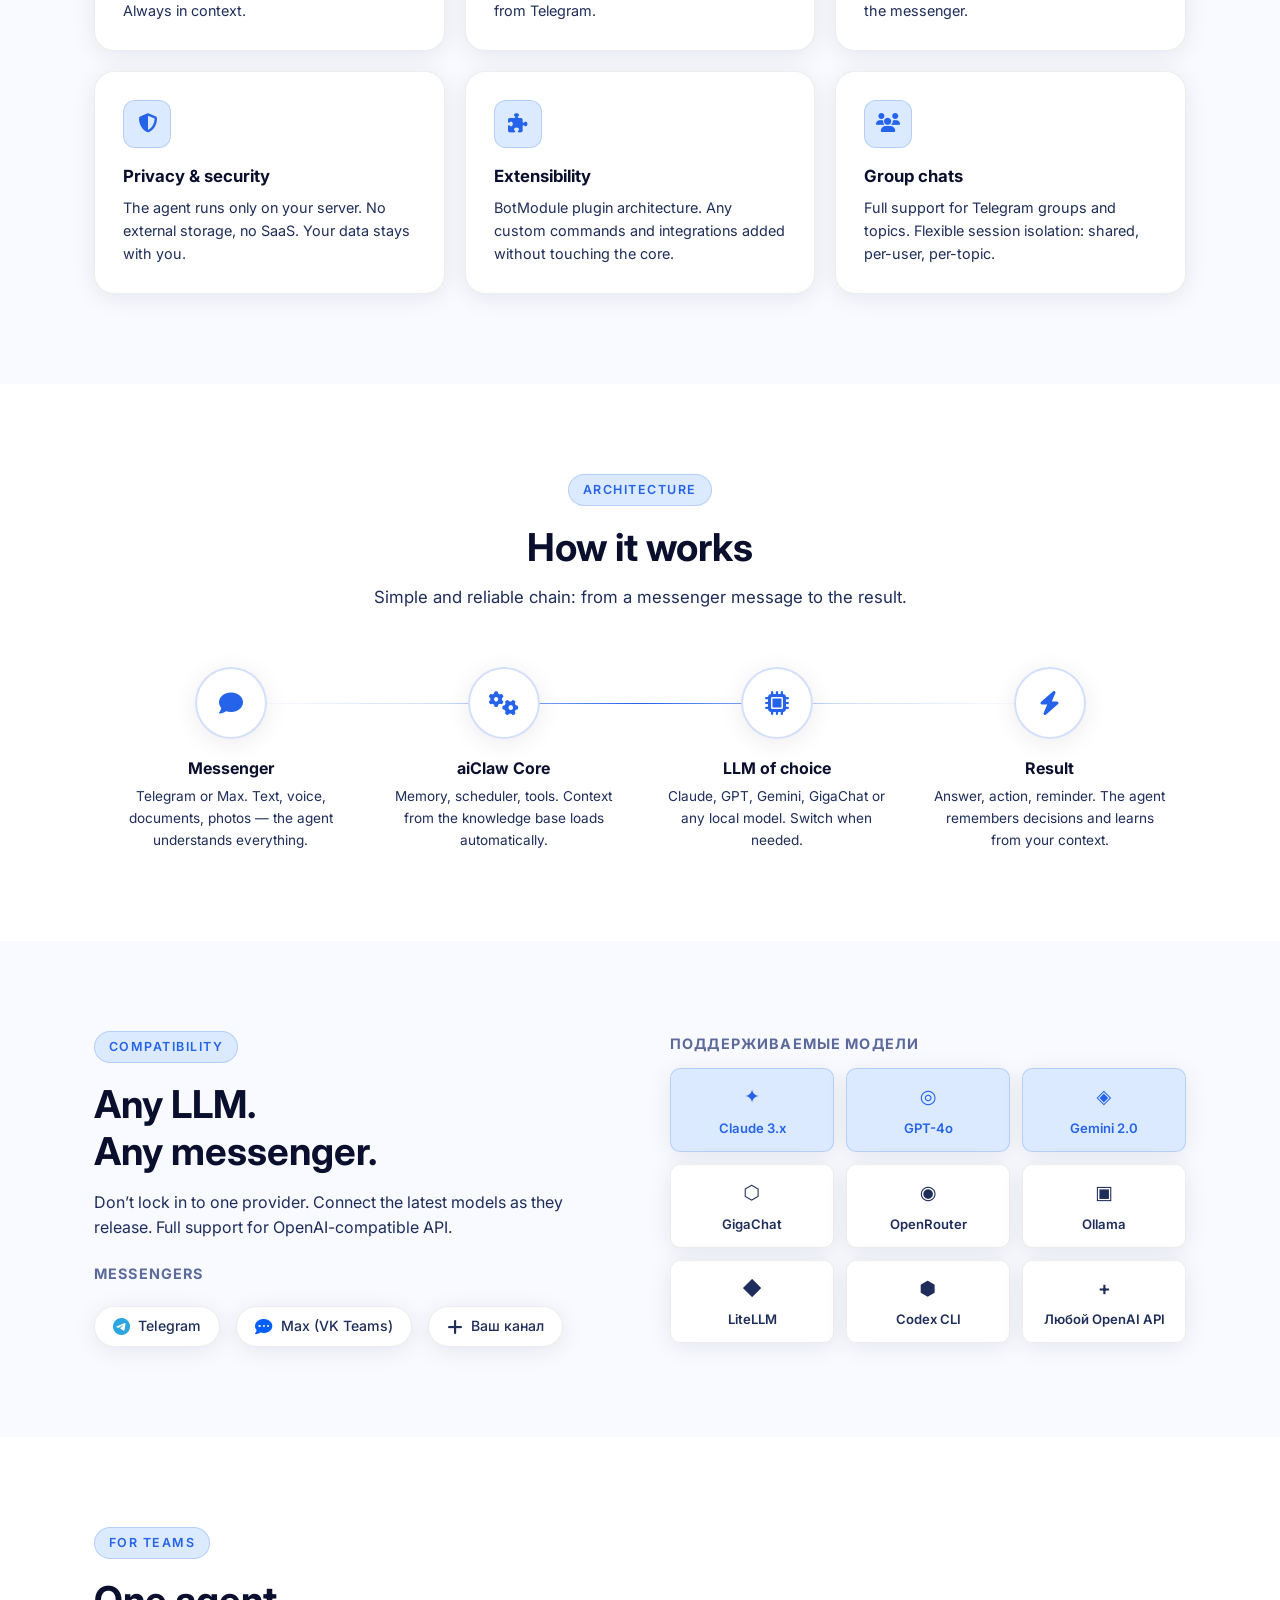
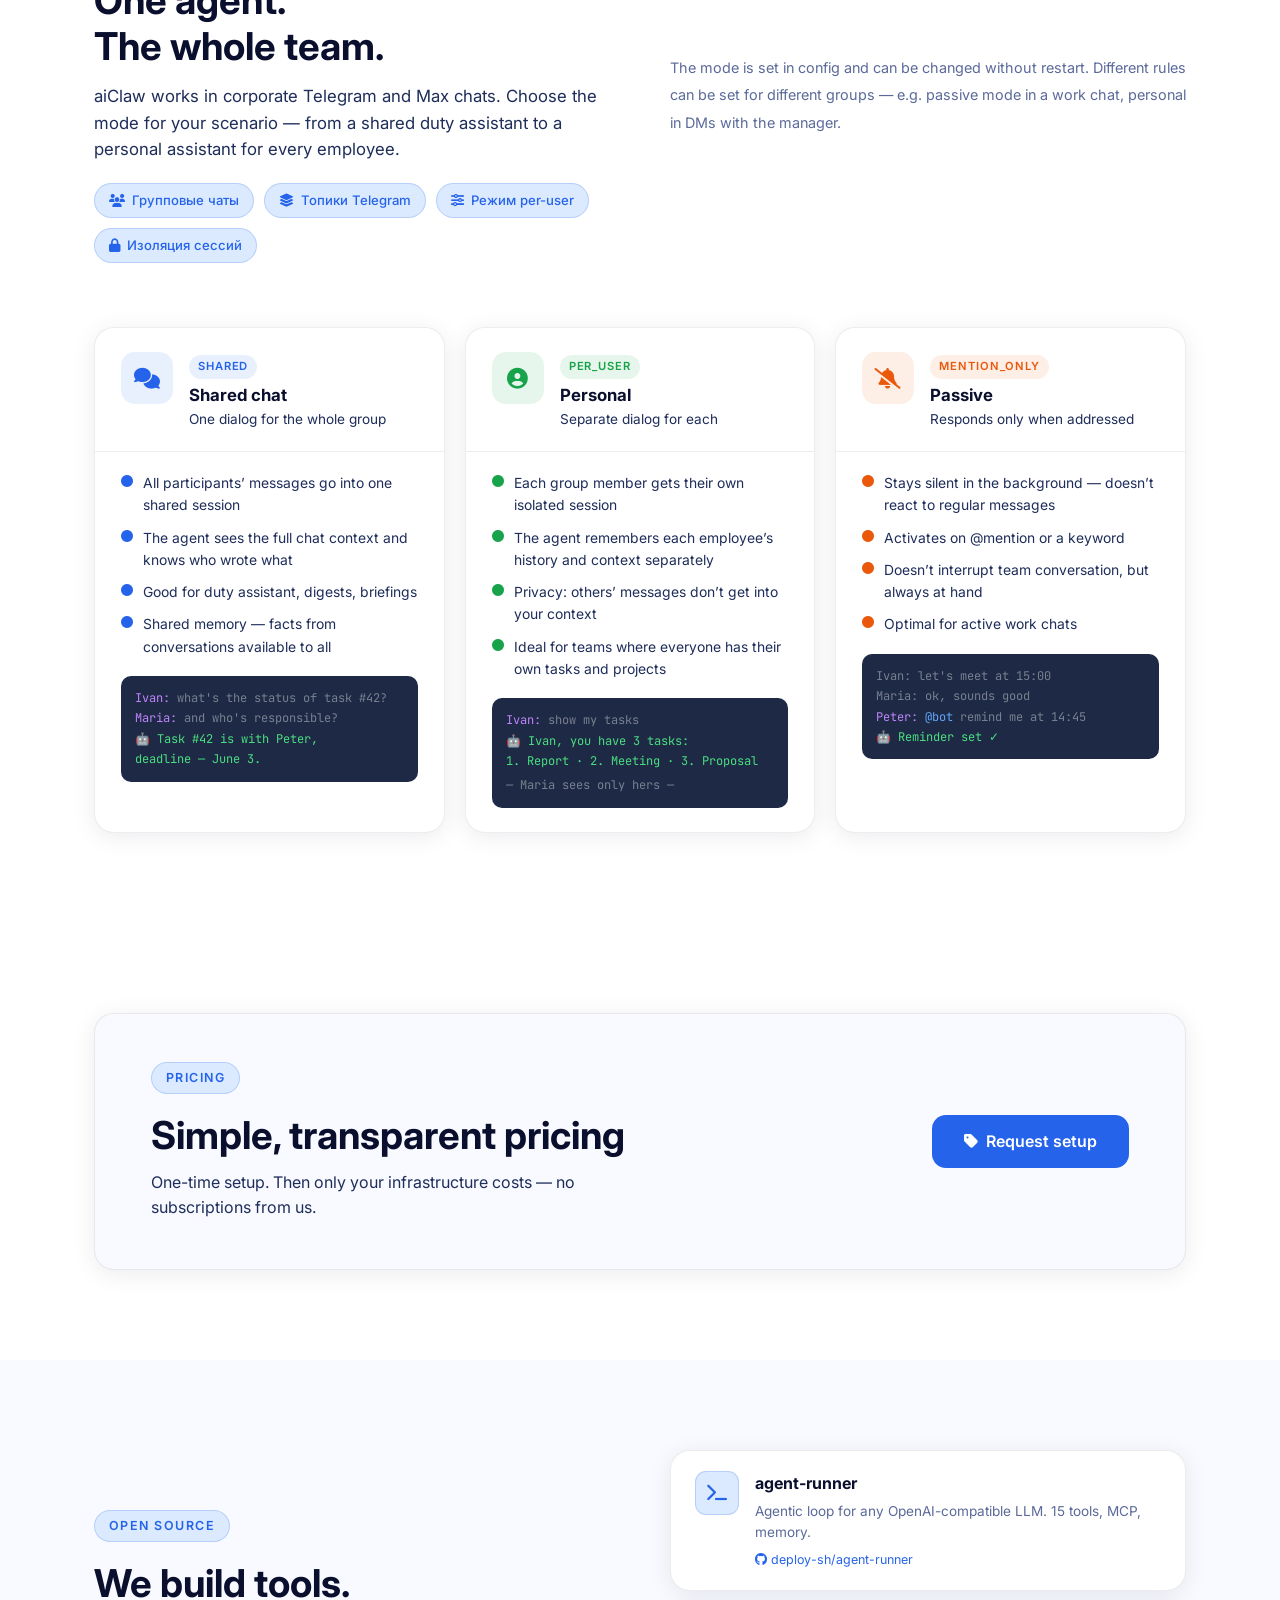
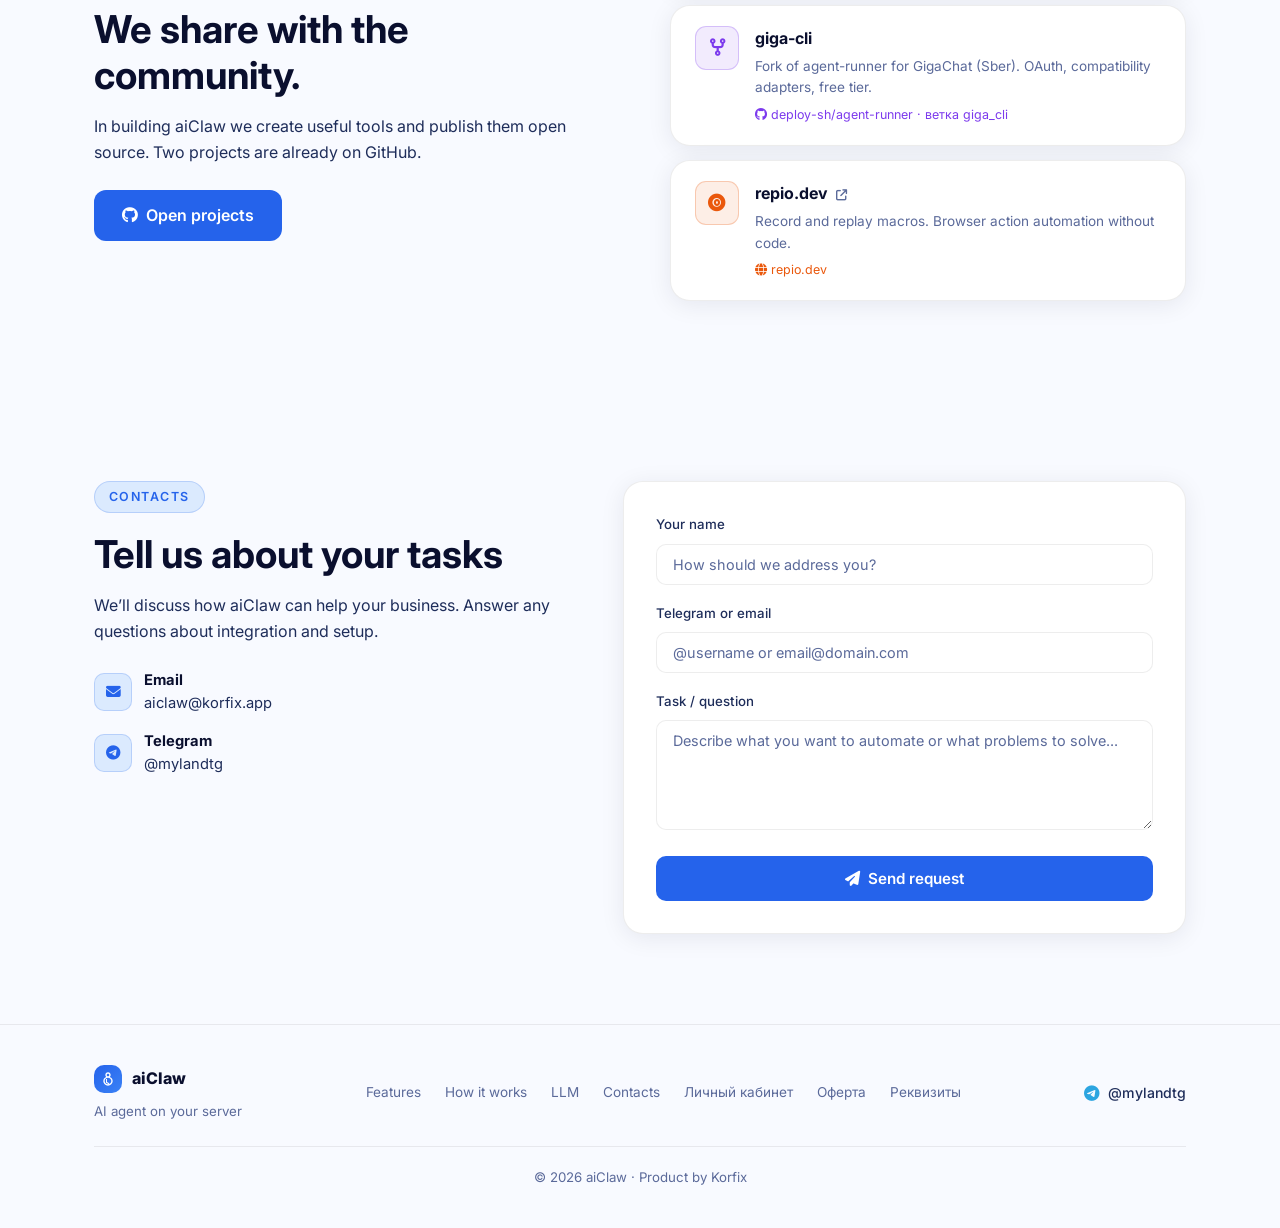
==== commit 72a1a188: "feat(site): add Личный кабинет (+ oferta/requisites) links to landing nav and footer Co-Authored-By:" ====
--- a/index.html
+++ b/index.html
@@ -56,6 +56,7 @@
       <li><a href="#team" data-i18n="nav_teams">Teams</a></li>
       <li><a href="/opensource.html" data-i18n="nav_oss">Open Source</a></li>
       <li><a href="#contact" data-i18n="nav_contact">Contacts</a></li>
+      <li><a href="/cabinet/login.php">Личный кабинет</a></li>
     </ul>
     <div class="lang-toggle">
       <button class="lang-btn active" data-lang="en" onclick="setLang('en')">EN</button>
@@ -607,6 +608,9 @@
         <a href="#how" data-i18n="nav_how">How it works</a>
         <a href="#llms" data-i18n="nav_llm">LLM</a>
         <a href="#contact" data-i18n="nav_contact">Contacts</a>
+        <a href="/cabinet/login.php">Личный кабинет</a>
+        <a href="/oferta.php">Оферта</a>
+        <a href="/contacts.php">Реквизиты</a>
       </div>
       <a class="footer-tg" href="https://t.me/mylandtg" target="_blank">
         <i class="fab fa-telegram"></i>
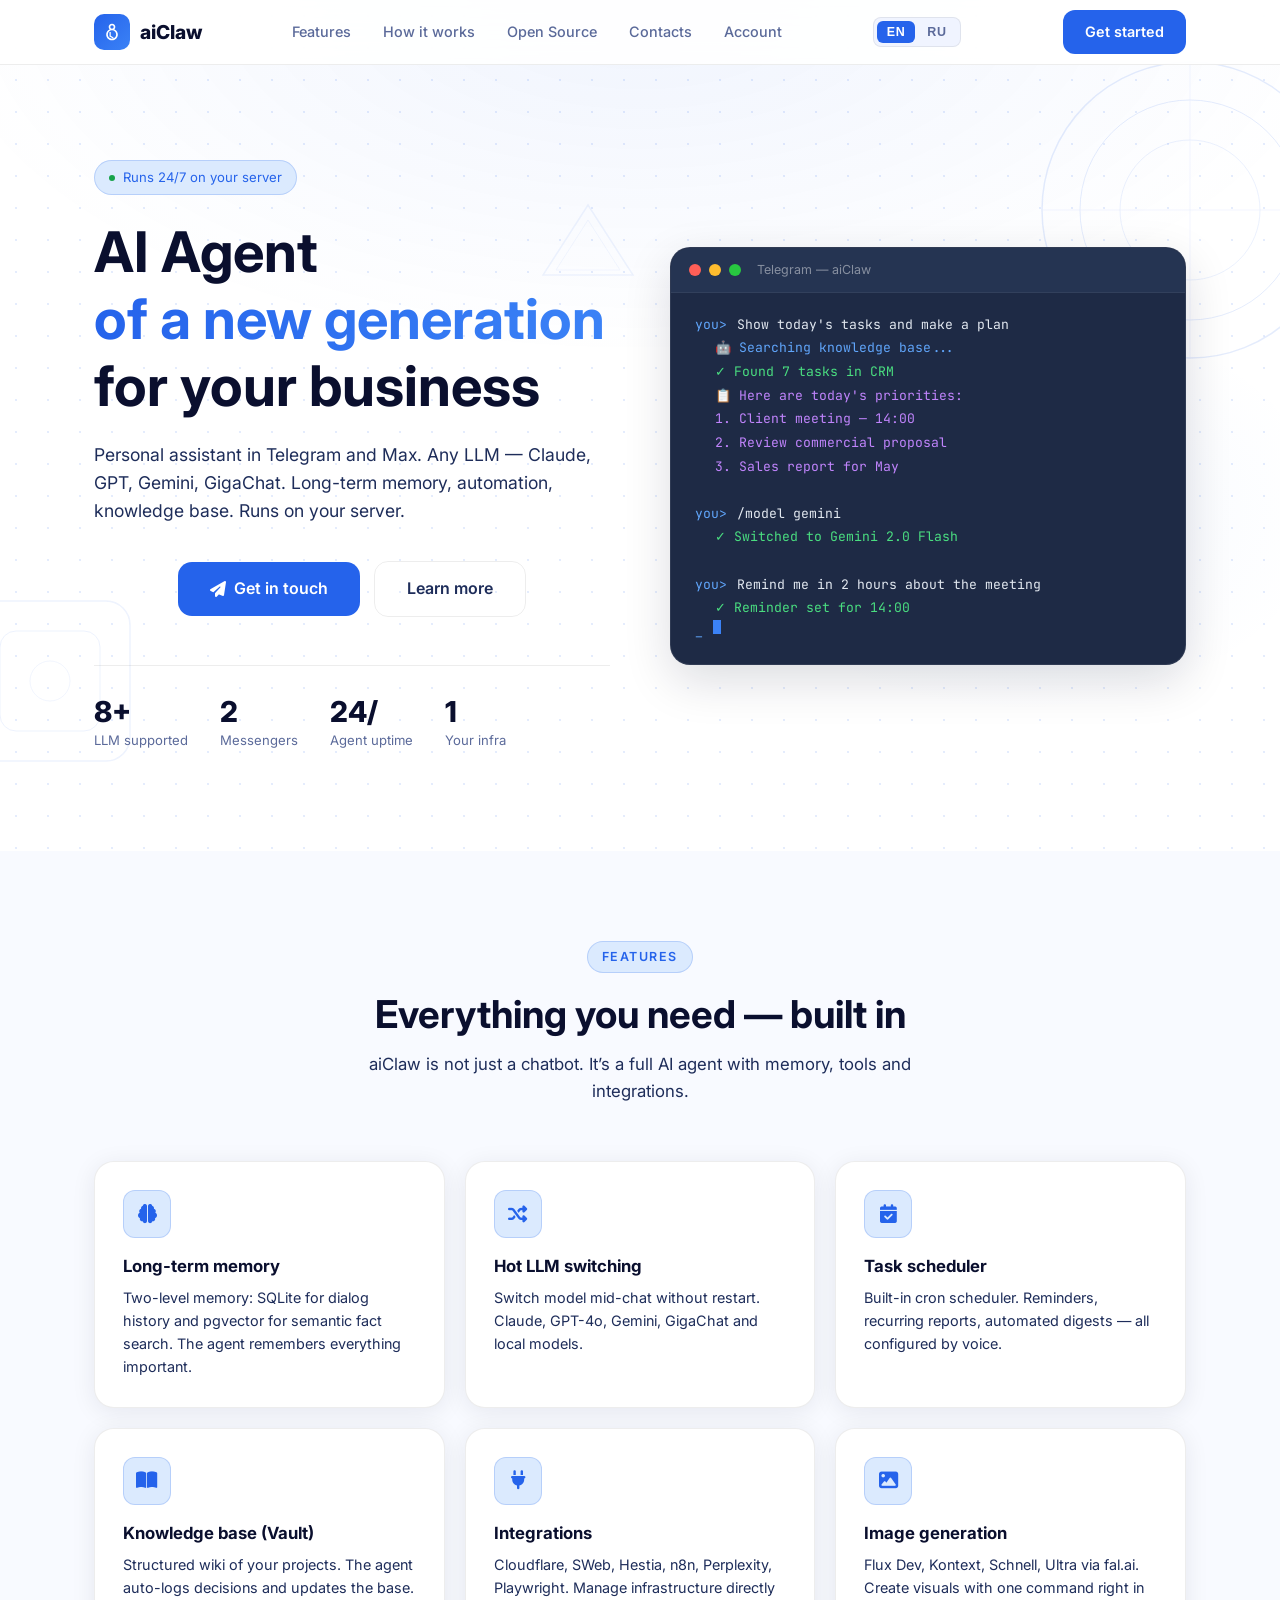
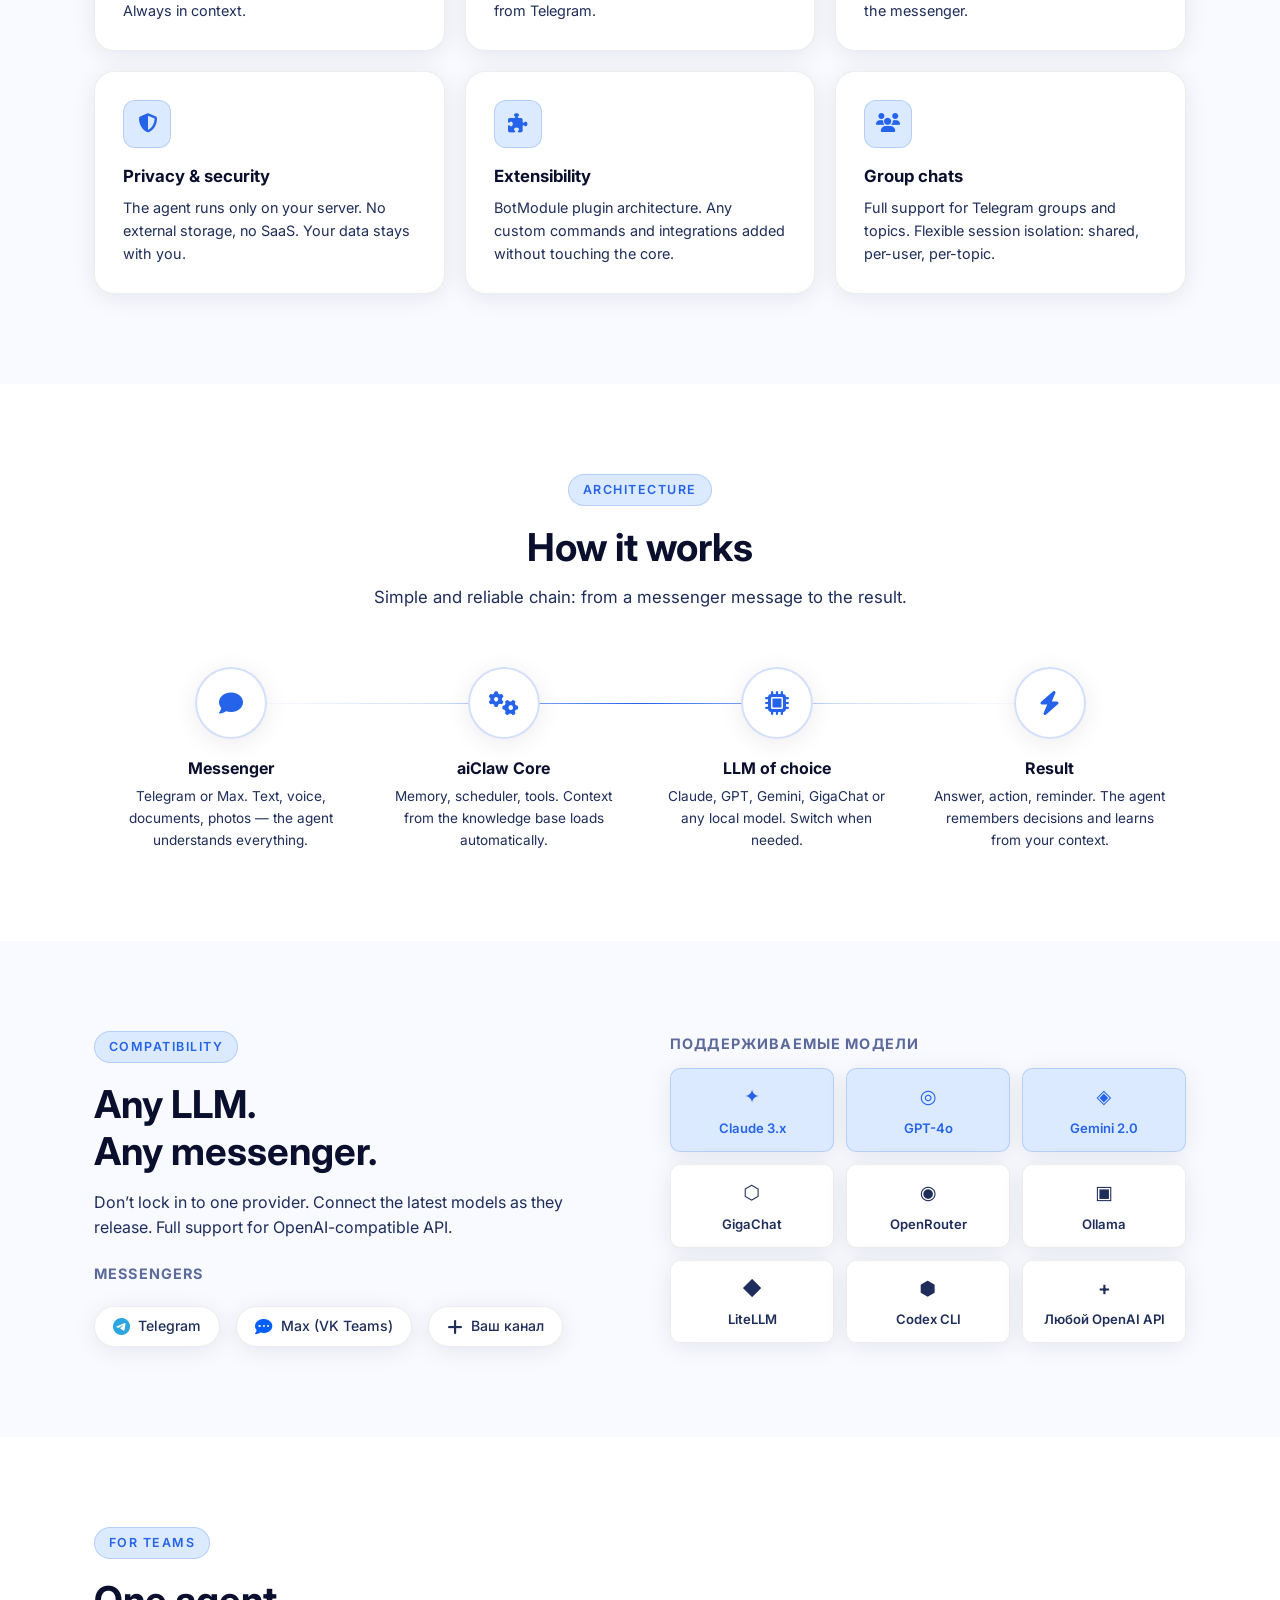
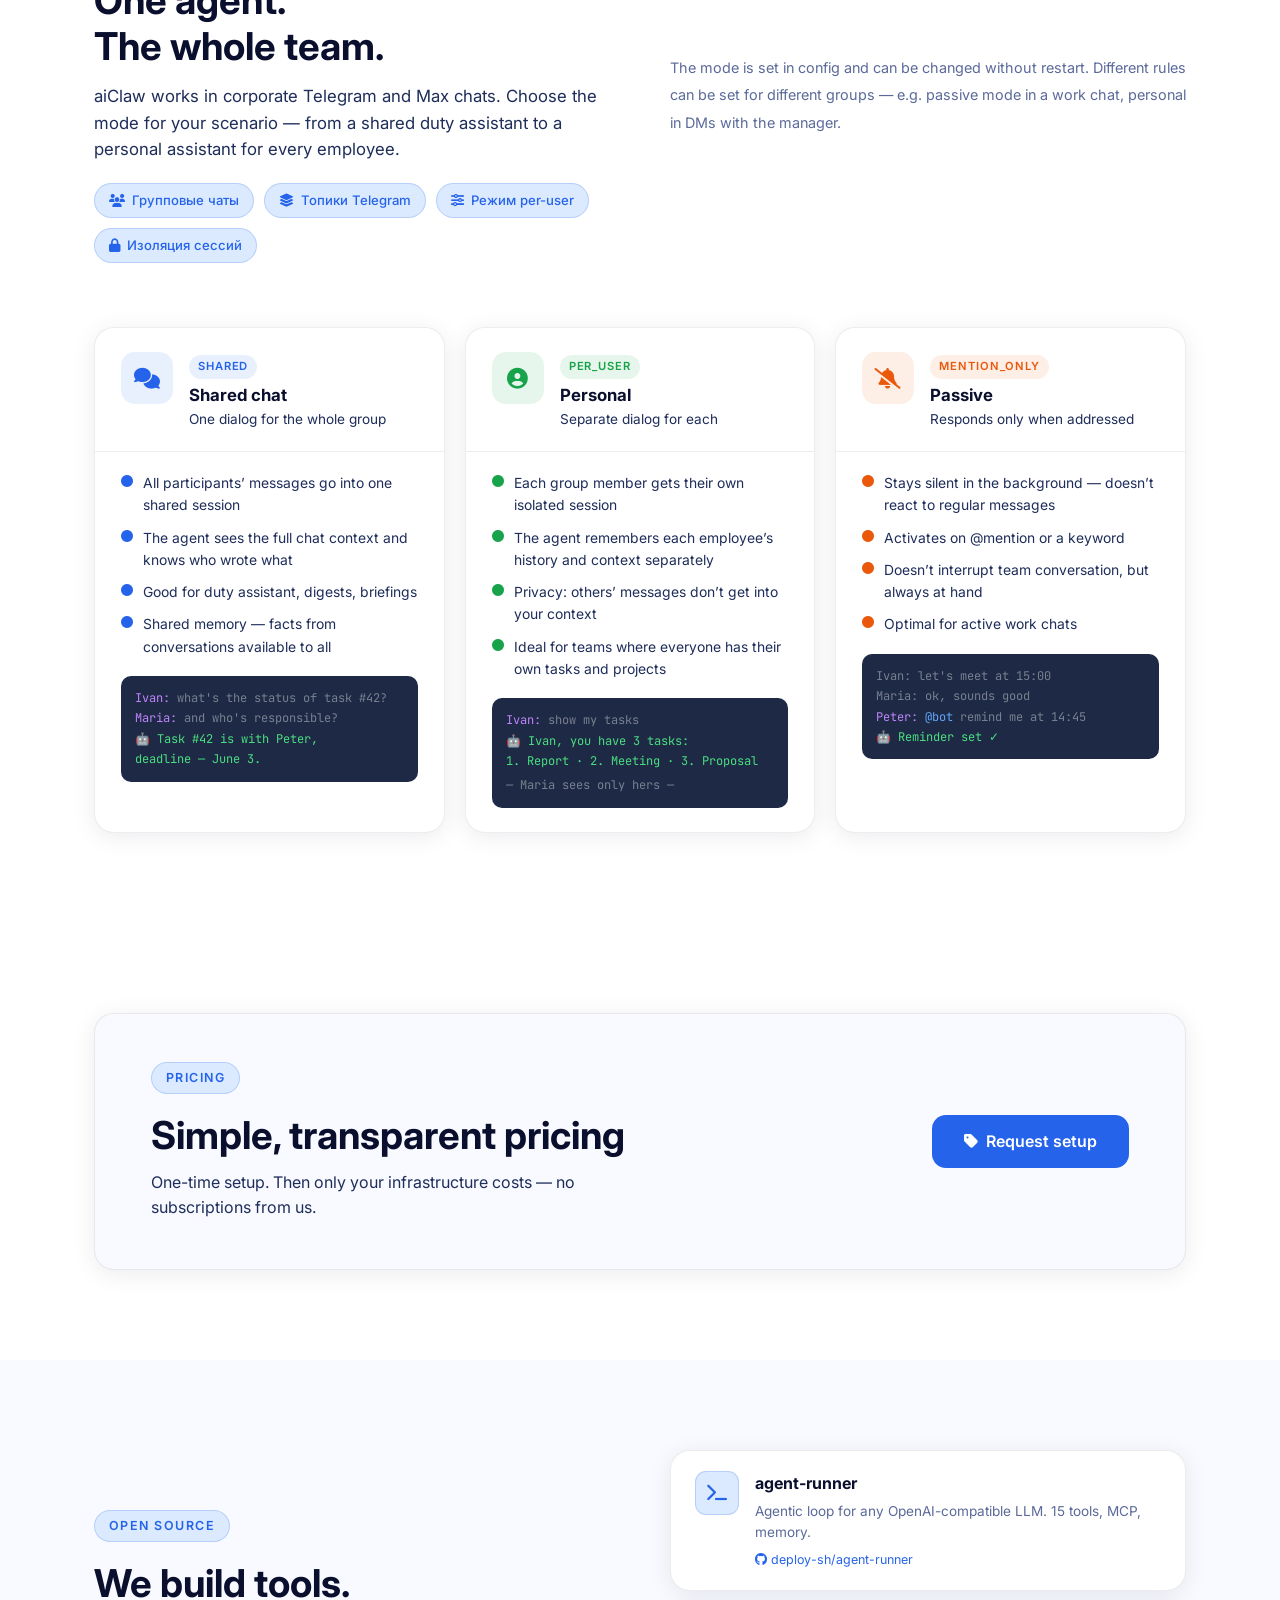
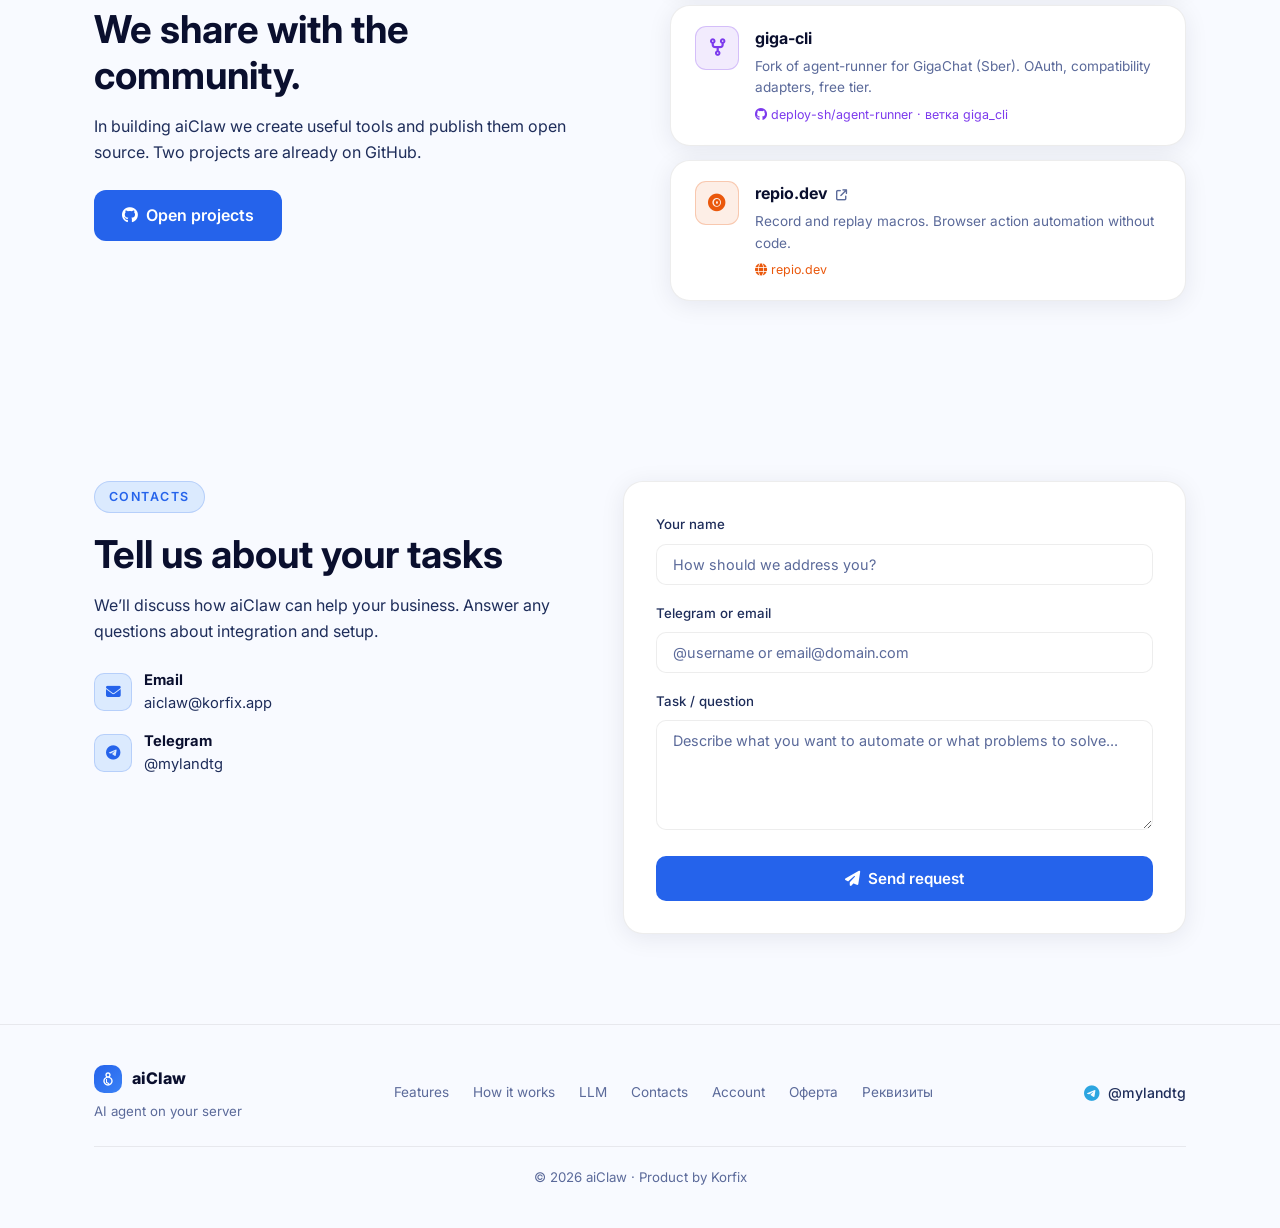
==== commit 9f80467e: "fix(site): trim nav (remove LLM/Teams) for mobile; bilingual Account/Личный кабинет via i18n Co-Auth" ====
--- a/index.html
+++ b/index.html
@@ -52,11 +52,9 @@
     <ul class="nav-links">
       <li><a href="#features" data-i18n="nav_features">Features</a></li>
       <li><a href="#how" data-i18n="nav_how">How it works</a></li>
-      <li><a href="#llms" data-i18n="nav_llm">LLM</a></li>
-      <li><a href="#team" data-i18n="nav_teams">Teams</a></li>
       <li><a href="/opensource.html" data-i18n="nav_oss">Open Source</a></li>
       <li><a href="#contact" data-i18n="nav_contact">Contacts</a></li>
-      <li><a href="/cabinet/login.php">Личный кабинет</a></li>
+      <li><a href="/cabinet/login.php" data-i18n="nav_cabinet">Account</a></li>
     </ul>
     <div class="lang-toggle">
       <button class="lang-btn active" data-lang="en" onclick="setLang('en')">EN</button>
@@ -608,7 +606,7 @@
         <a href="#how" data-i18n="nav_how">How it works</a>
         <a href="#llms" data-i18n="nav_llm">LLM</a>
         <a href="#contact" data-i18n="nav_contact">Contacts</a>
-        <a href="/cabinet/login.php">Личный кабинет</a>
+        <a href="/cabinet/login.php" data-i18n="nav_cabinet">Account</a>
         <a href="/oferta.php">Оферта</a>
         <a href="/contacts.php">Реквизиты</a>
       </div>
